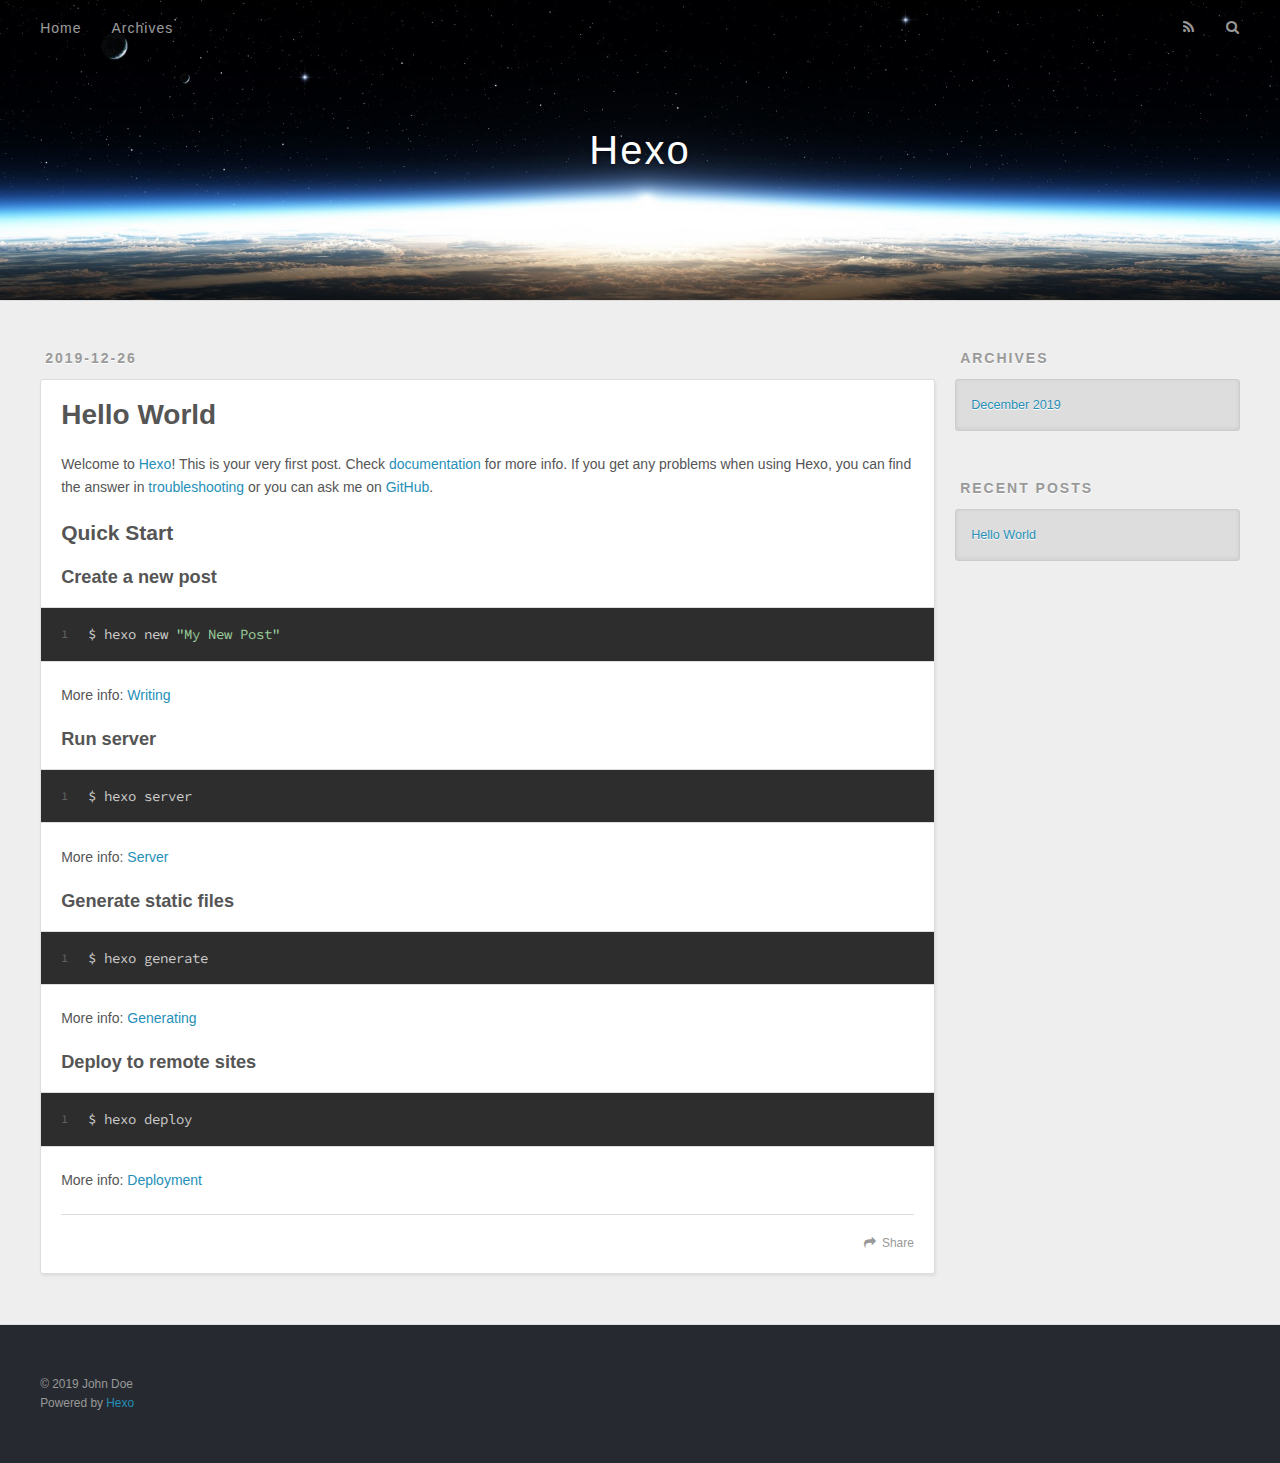
==== index.html @ 0f823b38 "Site updated: 2019-12-27 12:57:34" ====
<!DOCTYPE html>
<html>
<head>
  <meta charset="utf-8">
  

  
  <title>Hexo</title>
  <meta name="viewport" content="width=device-width, initial-scale=1, maximum-scale=1">
  <meta property="og:type" content="website">
<meta property="og:title" content="Hexo">
<meta property="og:url" content="http://yoursite.com/index.html">
<meta property="og:site_name" content="Hexo">
<meta property="og:locale" content="en_US">
<meta property="article:author" content="John Doe">
<meta name="twitter:card" content="summary">
  
    <link rel="alternate" href="/atom.xml" title="Hexo" type="application/atom+xml">
  
  
    <link rel="icon" href="/favicon.png">
  
  
    <link href="//fonts.googleapis.com/css?family=Source+Code+Pro" rel="stylesheet" type="text/css">
  
  
<link rel="stylesheet" href="/css/style.css">

<meta name="generator" content="Hexo 4.2.0"></head>

<body>
  <div id="container">
    <div id="wrap">
      <header id="header">
  <div id="banner"></div>
  <div id="header-outer" class="outer">
    <div id="header-title" class="inner">
      <h1 id="logo-wrap">
        <a href="/" id="logo">Hexo</a>
      </h1>
      
    </div>
    <div id="header-inner" class="inner">
      <nav id="main-nav">
        <a id="main-nav-toggle" class="nav-icon"></a>
        
          <a class="main-nav-link" href="/">Home</a>
        
          <a class="main-nav-link" href="/archives">Archives</a>
        
      </nav>
      <nav id="sub-nav">
        
          <a id="nav-rss-link" class="nav-icon" href="/atom.xml" title="RSS Feed"></a>
        
        <a id="nav-search-btn" class="nav-icon" title="Search"></a>
      </nav>
      <div id="search-form-wrap">
        <form action="//google.com/search" method="get" accept-charset="UTF-8" class="search-form"><input type="search" name="q" class="search-form-input" placeholder="Search"><button type="submit" class="search-form-submit">&#xF002;</button><input type="hidden" name="sitesearch" value="http://yoursite.com"></form>
      </div>
    </div>
  </div>
</header>
      <div class="outer">
        <section id="main">
  
    <article id="post-hello-world" class="article article-type-post" itemscope itemprop="blogPost">
  <div class="article-meta">
    <a href="/2019/12/26/hello-world/" class="article-date">
  <time datetime="2019-12-26T11:13:41.111Z" itemprop="datePublished">2019-12-26</time>
</a>
    
  </div>
  <div class="article-inner">
    
    
      <header class="article-header">
        
  
    <h1 itemprop="name">
      <a class="article-title" href="/2019/12/26/hello-world/">Hello World</a>
    </h1>
  

      </header>
    
    <div class="article-entry" itemprop="articleBody">
      
        <p>Welcome to <a href="https://hexo.io/" target="_blank" rel="noopener">Hexo</a>! This is your very first post. Check <a href="https://hexo.io/docs/" target="_blank" rel="noopener">documentation</a> for more info. If you get any problems when using Hexo, you can find the answer in <a href="https://hexo.io/docs/troubleshooting.html" target="_blank" rel="noopener">troubleshooting</a> or you can ask me on <a href="https://github.com/hexojs/hexo/issues" target="_blank" rel="noopener">GitHub</a>.</p>
<h2 id="Quick-Start"><a href="#Quick-Start" class="headerlink" title="Quick Start"></a>Quick Start</h2><h3 id="Create-a-new-post"><a href="#Create-a-new-post" class="headerlink" title="Create a new post"></a>Create a new post</h3><figure class="highlight bash"><table><tr><td class="gutter"><pre><span class="line">1</span><br></pre></td><td class="code"><pre><span class="line">$ hexo new <span class="string">"My New Post"</span></span><br></pre></td></tr></table></figure>

<p>More info: <a href="https://hexo.io/docs/writing.html" target="_blank" rel="noopener">Writing</a></p>
<h3 id="Run-server"><a href="#Run-server" class="headerlink" title="Run server"></a>Run server</h3><figure class="highlight bash"><table><tr><td class="gutter"><pre><span class="line">1</span><br></pre></td><td class="code"><pre><span class="line">$ hexo server</span><br></pre></td></tr></table></figure>

<p>More info: <a href="https://hexo.io/docs/server.html" target="_blank" rel="noopener">Server</a></p>
<h3 id="Generate-static-files"><a href="#Generate-static-files" class="headerlink" title="Generate static files"></a>Generate static files</h3><figure class="highlight bash"><table><tr><td class="gutter"><pre><span class="line">1</span><br></pre></td><td class="code"><pre><span class="line">$ hexo generate</span><br></pre></td></tr></table></figure>

<p>More info: <a href="https://hexo.io/docs/generating.html" target="_blank" rel="noopener">Generating</a></p>
<h3 id="Deploy-to-remote-sites"><a href="#Deploy-to-remote-sites" class="headerlink" title="Deploy to remote sites"></a>Deploy to remote sites</h3><figure class="highlight bash"><table><tr><td class="gutter"><pre><span class="line">1</span><br></pre></td><td class="code"><pre><span class="line">$ hexo deploy</span><br></pre></td></tr></table></figure>

<p>More info: <a href="https://hexo.io/docs/one-command-deployment.html" target="_blank" rel="noopener">Deployment</a></p>

      
    </div>
    <footer class="article-footer">
      <a data-url="http://yoursite.com/2019/12/26/hello-world/" data-id="ck4nloiz80000icqb05byaty8" class="article-share-link">Share</a>
      
      
    </footer>
  </div>
  
</article>


  


</section>
        
          <aside id="sidebar">
  
    

  
    

  
    
  
    
  <div class="widget-wrap">
    <h3 class="widget-title">Archives</h3>
    <div class="widget">
      <ul class="archive-list"><li class="archive-list-item"><a class="archive-list-link" href="/archives/2019/12/">December 2019</a></li></ul>
    </div>
  </div>


  
    
  <div class="widget-wrap">
    <h3 class="widget-title">Recent Posts</h3>
    <div class="widget">
      <ul>
        
          <li>
            <a href="/2019/12/26/hello-world/">Hello World</a>
          </li>
        
      </ul>
    </div>
  </div>

  
</aside>
        
      </div>
      <footer id="footer">
  
  <div class="outer">
    <div id="footer-info" class="inner">
      &copy; 2019 John Doe<br>
      Powered by <a href="http://hexo.io/" target="_blank">Hexo</a>
    </div>
  </div>
</footer>
    </div>
    <nav id="mobile-nav">
  
    <a href="/" class="mobile-nav-link">Home</a>
  
    <a href="/archives" class="mobile-nav-link">Archives</a>
  
</nav>
    

<script src="//ajax.googleapis.com/ajax/libs/jquery/2.0.3/jquery.min.js"></script>


  
<link rel="stylesheet" href="/fancybox/jquery.fancybox.css">

  
<script src="/fancybox/jquery.fancybox.pack.js"></script>




<script src="/js/script.js"></script>




  </div>
</body>
</html>
---- css/style.css ----
body {
  width: 100%;
}
body:before,
body:after {
  content: "";
  display: table;
}
body:after {
  clear: both;
}
html,
body,
div,
span,
applet,
object,
iframe,
h1,
h2,
h3,
h4,
h5,
h6,
p,
blockquote,
pre,
a,
abbr,
acronym,
address,
big,
cite,
code,
del,
dfn,
em,
img,
ins,
kbd,
q,
s,
samp,
small,
strike,
strong,
sub,
sup,
tt,
var,
dl,
dt,
dd,
ol,
ul,
li,
fieldset,
form,
label,
legend,
table,
caption,
tbody,
tfoot,
thead,
tr,
th,
td {
  margin: 0;
  padding: 0;
  border: 0;
  outline: 0;
  font-weight: inherit;
  font-style: inherit;
  font-family: inherit;
  font-size: 100%;
  vertical-align: baseline;
}
body {
  line-height: 1;
  color: #000;
  background: #fff;
}
ol,
ul {
  list-style: none;
}
table {
  border-collapse: separate;
  border-spacing: 0;
  vertical-align: middle;
}
caption,
th,
td {
  text-align: left;
  font-weight: normal;
  vertical-align: middle;
}
a img {
  border: none;
}
input,
button {
  margin: 0;
  padding: 0;
}
input::-moz-focus-inner,
button::-moz-focus-inner {
  border: 0;
  padding: 0;
}
@font-face {
  font-family: FontAwesome;
  font-style: normal;
  font-weight: normal;
  src: url("fonts/fontawesome-webfont.eot?v=#4.0.3");
  src: url("fonts/fontawesome-webfont.eot?#iefix&v=#4.0.3") format("embedded-opentype"), url("fonts/fontawesome-webfont.woff?v=#4.0.3") format("woff"), url("fonts/fontawesome-webfont.ttf?v=#4.0.3") format("truetype"), url("fonts/fontawesome-webfont.svg#fontawesomeregular?v=#4.0.3") format("svg");
}
html,
body,
#container {
  height: 100%;
}
body {
  background: #eee;
  font: 14px -apple-system, BlinkMacSystemFont, "Segoe UI", "Roboto", "Oxygen", "Ubuntu", "Cantarell", "Fira Sans", "Droid Sans", "Helvetica Neue", sans-serif;
  -webkit-text-size-adjust: 100%;
}
.outer {
  max-width: 1220px;
  margin: 0 auto;
  padding: 0 20px;
}
.outer:before,
.outer:after {
  content: "";
  display: table;
}
.outer:after {
  clear: both;
}
.inner {
  display: inline;
  float: left;
  width: 98.33333333333333%;
  margin: 0 0.833333333333333%;
}
.left,
.alignleft {
  float: left;
}
.right,
.alignright {
  float: right;
}
.clear {
  clear: both;
}
#container {
  position: relative;
}
.mobile-nav-on {
  overflow: hidden;
}
#wrap {
  height: 100%;
  width: 100%;
  position: absolute;
  top: 0;
  left: 0;
  -webkit-transition: 0.2s ease-out;
  -moz-transition: 0.2s ease-out;
  -ms-transition: 0.2s ease-out;
  transition: 0.2s ease-out;
  z-index: 1;
  background: #eee;
}
.mobile-nav-on #wrap {
  left: 280px;
}
@media screen and (min-width: 768px) {
  #main {
    display: inline;
    float: left;
    width: 73.33333333333333%;
    margin: 0 0.833333333333333%;
  }
}
.article-date,
.article-category-link,
.archive-year,
.widget-title {
  text-decoration: none;
  text-transform: uppercase;
  letter-spacing: 2px;
  color: #999;
  margin-bottom: 1em;
  margin-left: 5px;
  line-height: 1em;
  text-shadow: 0 1px #fff;
  font-weight: bold;
}
.article-inner,
.archive-article-inner {
  background: #fff;
  -webkit-box-shadow: 1px 2px 3px #ddd;
  box-shadow: 1px 2px 3px #ddd;
  border: 1px solid #ddd;
  border-radius: 3px;
}
.article-entry h1,
.widget h1 {
  font-size: 2em;
}
.article-entry h2,
.widget h2 {
  font-size: 1.5em;
}
.article-entry h3,
.widget h3 {
  font-size: 1.3em;
}
.article-entry h4,
.widget h4 {
  font-size: 1.2em;
}
.article-entry h5,
.widget h5 {
  font-size: 1em;
}
.article-entry h6,
.widget h6 {
  font-size: 1em;
  color: #999;
}
.article-entry hr,
.widget hr {
  border: 1px dashed #ddd;
}
.article-entry strong,
.widget strong {
  font-weight: bold;
}
.article-entry em,
.widget em,
.article-entry cite,
.widget cite {
  font-style: italic;
}
.article-entry sup,
.widget sup,
.article-entry sub,
.widget sub {
  font-size: 0.75em;
  line-height: 0;
  position: relative;
  vertical-align: baseline;
}
.article-entry sup,
.widget sup {
  top: -0.5em;
}
.article-entry sub,
.widget sub {
  bottom: -0.2em;
}
.article-entry small,
.widget small {
  font-size: 0.85em;
}
.article-entry acronym,
.widget acronym,
.article-entry abbr,
.widget abbr {
  border-bottom: 1px dotted;
}
.article-entry ul,
.widget ul,
.article-entry ol,
.widget ol,
.article-entry dl,
.widget dl {
  margin: 0 20px;
  line-height: 1.6em;
}
.article-entry ul ul,
.widget ul ul,
.article-entry ol ul,
.widget ol ul,
.article-entry ul ol,
.widget ul ol,
.article-entry ol ol,
.widget ol ol {
  margin-top: 0;
  margin-bottom: 0;
}
.article-entry ul,
.widget ul {
  list-style: disc;
}
.article-entry ol,
.widget ol {
  list-style: decimal;
}
.article-entry dt,
.widget dt {
  font-weight: bold;
}
#header {
  height: 300px;
  position: relative;
  border-bottom: 1px solid #ddd;
}
#header:before,
#header:after {
  content: "";
  position: absolute;
  left: 0;
  right: 0;
  height: 40px;
}
#header:before {
  top: 0;
  background: -webkit-linear-gradient(rgba(0,0,0,0.2), transparent);
  background: -moz-linear-gradient(rgba(0,0,0,0.2), transparent);
  background: -ms-linear-gradient(rgba(0,0,0,0.2), transparent);
  background: linear-gradient(rgba(0,0,0,0.2), transparent);
}
#header:after {
  bottom: 0;
  background: -webkit-linear-gradient(transparent, rgba(0,0,0,0.2));
  background: -moz-linear-gradient(transparent, rgba(0,0,0,0.2));
  background: -ms-linear-gradient(transparent, rgba(0,0,0,0.2));
  background: linear-gradient(transparent, rgba(0,0,0,0.2));
}
#header-outer {
  height: 100%;
  position: relative;
}
#header-inner {
  position: relative;
  overflow: hidden;
}
#banner {
  position: absolute;
  top: 0;
  left: 0;
  width: 100%;
  height: 100%;
  background: url("images/banner.jpg") center #000;
  -webkit-background-size: cover;
  -moz-background-size: cover;
  background-size: cover;
  z-index: -1;
}
#header-title {
  text-align: center;
  height: 40px;
  position: absolute;
  top: 50%;
  left: 0;
  margin-top: -20px;
}
#logo,
#subtitle {
  text-decoration: none;
  color: #fff;
  font-weight: 300;
  text-shadow: 0 1px 4px rgba(0,0,0,0.3);
}
#logo {
  font-size: 40px;
  line-height: 40px;
  letter-spacing: 2px;
}
#subtitle {
  font-size: 16px;
  line-height: 16px;
  letter-spacing: 1px;
}
#subtitle-wrap {
  margin-top: 16px;
}
#main-nav {
  float: left;
  margin-left: -15px;
}
.nav-icon,
.main-nav-link {
  float: left;
  color: #fff;
  opacity: 0.6;
  text-decoration: none;
  text-shadow: 0 1px rgba(0,0,0,0.2);
  -webkit-transition: opacity 0.2s;
  -moz-transition: opacity 0.2s;
  -ms-transition: opacity 0.2s;
  transition: opacity 0.2s;
  display: block;
  padding: 20px 15px;
}
.nav-icon:hover,
.main-nav-link:hover {
  opacity: 1;
}
.nav-icon {
  font-family: FontAwesome;
  text-align: center;
  font-size: 14px;
  width: 14px;
  height: 14px;
  padding: 20px 15px;
  position: relative;
  cursor: pointer;
}
.main-nav-link {
  font-weight: 300;
  letter-spacing: 1px;
}
@media screen and (max-width: 479px) {
  .main-nav-link {
    display: none;
  }
}
#main-nav-toggle {
  display: none;
}
#main-nav-toggle:before {
  content: "\f0c9";
}
@media screen and (max-width: 479px) {
  #main-nav-toggle {
    display: block;
  }
}
#sub-nav {
  float: right;
  margin-right: -15px;
}
#nav-rss-link:before {
  content: "\f09e";
}
#nav-search-btn:before {
  content: "\f002";
}
#search-form-wrap {
  position: absolute;
  top: 15px;
  width: 150px;
  height: 30px;
  right: -150px;
  opacity: 0;
  -webkit-transition: 0.2s ease-out;
  -moz-transition: 0.2s ease-out;
  -ms-transition: 0.2s ease-out;
  transition: 0.2s ease-out;
}
#search-form-wrap.on {
  opacity: 1;
  right: 0;
}
@media screen and (max-width: 479px) {
  #search-form-wrap {
    width: 100%;
    right: -100%;
  }
}
.search-form {
  position: absolute;
  top: 0;
  left: 0;
  right: 0;
  background: #fff;
  padding: 5px 15px;
  border-radius: 15px;
  -webkit-box-shadow: 0 0 10px rgba(0,0,0,0.3);
  box-shadow: 0 0 10px rgba(0,0,0,0.3);
}
.search-form-input {
  border: none;
  background: none;
  color: #555;
  width: 100%;
  font: 13px -apple-system, BlinkMacSystemFont, "Segoe UI", "Roboto", "Oxygen", "Ubuntu", "Cantarell", "Fira Sans", "Droid Sans", "Helvetica Neue", sans-serif;
  outline: none;
}
.search-form-input::-webkit-search-results-decoration,
.search-form-input::-webkit-search-cancel-button {
  -webkit-appearance: none;
}
.search-form-submit {
  position: absolute;
  top: 50%;
  right: 10px;
  margin-top: -7px;
  font: 13px FontAwesome;
  border: none;
  background: none;
  color: #bbb;
  cursor: pointer;
}
.search-form-submit:hover,
.search-form-submit:focus {
  color: #777;
}
.article {
  margin: 50px 0;
}
.article-inner {
  overflow: hidden;
}
.article-meta:before,
.article-meta:after {
  content: "";
  display: table;
}
.article-meta:after {
  clear: both;
}
.article-date {
  float: left;
}
.article-category {
  float: left;
  line-height: 1em;
  color: #ccc;
  text-shadow: 0 1px #fff;
  margin-left: 8px;
}
.article-category:before {
  content: "\2022";
}
.article-category-link {
  margin: 0 12px 1em;
}
.article-header {
  padding: 20px 20px 0;
}
.article-title {
  text-decoration: none;
  font-size: 2em;
  font-weight: bold;
  color: #555;
  line-height: 1.1em;
  -webkit-transition: color 0.2s;
  -moz-transition: color 0.2s;
  -ms-transition: color 0.2s;
  transition: color 0.2s;
}
a.article-title:hover {
  color: #258fb8;
}
.article-entry {
  color: #555;
  padding: 0 20px;
}
.article-entry:before,
.article-entry:after {
  content: "";
  display: table;
}
.article-entry:after {
  clear: both;
}
.article-entry p,
.article-entry table {
  line-height: 1.6em;
  margin: 1.6em 0;
}
.article-entry h1,
.article-entry h2,
.article-entry h3,
.article-entry h4,
.article-entry h5,
.article-entry h6 {
  font-weight: bold;
}
.article-entry h1,
.article-entry h2,
.article-entry h3,
.article-entry h4,
.article-entry h5,
.article-entry h6 {
  line-height: 1.1em;
  margin: 1.1em 0;
}
.article-entry a {
  color: #258fb8;
  text-decoration: none;
}
.article-entry a:hover {
  text-decoration: underline;
}
.article-entry ul,
.article-entry ol,
.article-entry dl {
  margin-top: 1.6em;
  margin-bottom: 1.6em;
}
.article-entry img,
.article-entry video {
  max-width: 100%;
  height: auto;
  display: block;
  margin: auto;
}
.article-entry iframe {
  border: none;
}
.article-entry table {
  width: 100%;
  border-collapse: collapse;
  border-spacing: 0;
}
.article-entry th {
  font-weight: bold;
  border-bottom: 3px solid #ddd;
  padding-bottom: 0.5em;
}
.article-entry td {
  border-bottom: 1px solid #ddd;
  padding: 10px 0;
}
.article-entry blockquote {
  font-family: Georgia, "Times New Roman", serif;
  font-size: 1.4em;
  margin: 1.6em 20px;
  text-align: center;
}
.article-entry blockquote footer {
  font-size: 14px;
  margin: 1.6em 0;
  font-family: -apple-system, BlinkMacSystemFont, "Segoe UI", "Roboto", "Oxygen", "Ubuntu", "Cantarell", "Fira Sans", "Droid Sans", "Helvetica Neue", sans-serif;
}
.article-entry blockquote footer cite:before {
  content: "—";
  padding: 0 0.5em;
}
.article-entry .pullquote {
  text-align: left;
  width: 45%;
  margin: 0;
}
.article-entry .pullquote.left {
  margin-left: 0.5em;
  margin-right: 1em;
}
.article-entry .pullquote.right {
  margin-right: 0.5em;
  margin-left: 1em;
}
.article-entry .caption {
  color: #999;
  display: block;
  font-size: 0.9em;
  margin-top: 0.5em;
  position: relative;
  text-align: center;
}
.article-entry .video-container {
  position: relative;
  padding-top: 56.25%;
  height: 0;
  overflow: hidden;
}
.article-entry .video-container iframe,
.article-entry .video-container object,
.article-entry .video-container embed {
  position: absolute;
  top: 0;
  left: 0;
  width: 100%;
  height: 100%;
  margin-top: 0;
}
.article-more-link a {
  display: inline-block;
  line-height: 1em;
  padding: 6px 15px;
  border-radius: 15px;
  background: #eee;
  color: #999;
  text-shadow: 0 1px #fff;
  text-decoration: none;
}
.article-more-link a:hover {
  background: #258fb8;
  color: #fff;
  text-decoration: none;
  text-shadow: 0 1px #1e7293;
}
.article-footer {
  font-size: 0.85em;
  line-height: 1.6em;
  border-top: 1px solid #ddd;
  padding-top: 1.6em;
  margin: 0 20px 20px;
}
.article-footer:before,
.article-footer:after {
  content: "";
  display: table;
}
.article-footer:after {
  clear: both;
}
.article-footer a {
  color: #999;
  text-decoration: none;
}
.article-footer a:hover {
  color: #555;
}
.article-tag-list-item {
  float: left;
  margin-right: 10px;
}
.article-tag-list-link:before {
  content: "#";
}
.article-comment-link {
  float: right;
}
.article-comment-link:before {
  content: "\f075";
  font-family: FontAwesome;
  padding-right: 8px;
}
.article-share-link {
  cursor: pointer;
  float: right;
  margin-left: 20px;
}
.article-share-link:before {
  content: "\f064";
  font-family: FontAwesome;
  padding-right: 6px;
}
#article-nav {
  position: relative;
}
#article-nav:before,
#article-nav:after {
  content: "";
  display: table;
}
#article-nav:after {
  clear: both;
}
@media screen and (min-width: 768px) {
  #article-nav {
    margin: 50px 0;
  }
  #article-nav:before {
    width: 8px;
    height: 8px;
    position: absolute;
    top: 50%;
    left: 50%;
    margin-top: -4px;
    margin-left: -4px;
    content: "";
    border-radius: 50%;
    background: #ddd;
    -webkit-box-shadow: 0 1px 2px #fff;
    box-shadow: 0 1px 2px #fff;
  }
}
.article-nav-link-wrap {
  text-decoration: none;
  text-shadow: 0 1px #fff;
  color: #999;
  -webkit-box-sizing: border-box;
  -moz-box-sizing: border-box;
  box-sizing: border-box;
  margin-top: 50px;
  text-align: center;
  display: block;
}
.article-nav-link-wrap:hover {
  color: #555;
}
@media screen and (min-width: 768px) {
  .article-nav-link-wrap {
    width: 50%;
    margin-top: 0;
  }
}
@media screen and (min-width: 768px) {
  #article-nav-newer {
    float: left;
    text-align: right;
    padding-right: 20px;
  }
}
@media screen and (min-width: 768px) {
  #article-nav-older {
    float: right;
    text-align: left;
    padding-left: 20px;
  }
}
.article-nav-caption {
  text-transform: uppercase;
  letter-spacing: 2px;
  color: #ddd;
  line-height: 1em;
  font-weight: bold;
}
#article-nav-newer .article-nav-caption {
  margin-right: -2px;
}
.article-nav-title {
  font-size: 0.85em;
  line-height: 1.6em;
  margin-top: 0.5em;
}
.article-share-box {
  position: absolute;
  display: none;
  background: #fff;
  -webkit-box-shadow: 1px 2px 10px rgba(0,0,0,0.2);
  box-shadow: 1px 2px 10px rgba(0,0,0,0.2);
  border-radius: 3px;
  margin-left: -145px;
  overflow: hidden;
  z-index: 1;
}
.article-share-box.on {
  display: block;
}
.article-share-input {
  width: 100%;
  background: none;
  -webkit-box-sizing: border-box;
  -moz-box-sizing: border-box;
  box-sizing: border-box;
  font: 14px -apple-system, BlinkMacSystemFont, "Segoe UI", "Roboto", "Oxygen", "Ubuntu", "Cantarell", "Fira Sans", "Droid Sans", "Helvetica Neue", sans-serif;
  padding: 0 15px;
  color: #555;
  outline: none;
  border: 1px solid #ddd;
  border-radius: 3px 3px 0 0;
  height: 36px;
  line-height: 36px;
}
.article-share-links {
  background: #eee;
}
.article-share-links:before,
.article-share-links:after {
  content: "";
  display: table;
}
.article-share-links:after {
  clear: both;
}
.article-share-twitter,
.article-share-facebook,
.article-share-pinterest,
.article-share-google {
  width: 50px;
  height: 36px;
  display: block;
  float: left;
  position: relative;
  color: #999;
  text-shadow: 0 1px #fff;
}
.article-share-twitter:before,
.article-share-facebook:before,
.article-share-pinterest:before,
.article-share-google:before {
  font-size: 20px;
  font-family: FontAwesome;
  width: 20px;
  height: 20px;
  position: absolute;
  top: 50%;
  left: 50%;
  margin-top: -10px;
  margin-left: -10px;
  text-align: center;
}
.article-share-twitter:hover,
.article-share-facebook:hover,
.article-share-pinterest:hover,
.article-share-google:hover {
  color: #fff;
}
.article-share-twitter:before {
  content: "\f099";
}
.article-share-twitter:hover {
  background: #00aced;
  text-shadow: 0 1px #008abe;
}
.article-share-facebook:before {
  content: "\f09a";
}
.article-share-facebook:hover {
  background: #3b5998;
  text-shadow: 0 1px #2f477a;
}
.article-share-pinterest:before {
  content: "\f0d2";
}
.article-share-pinterest:hover {
  background: #cb2027;
  text-shadow: 0 1px #a21a1f;
}
.article-share-google:before {
  content: "\f0d5";
}
.article-share-google:hover {
  background: #dd4b39;
  text-shadow: 0 1px #be3221;
}
.article-gallery {
  background: #000;
  position: relative;
}
.article-gallery-photos {
  position: relative;
  overflow: hidden;
}
.article-gallery-img {
  display: none;
  max-width: 100%;
}
.article-gallery-img:first-child {
  display: block;
}
.article-gallery-img.loaded {
  position: absolute;
  display: block;
}
.article-gallery-img img {
  display: block;
  max-width: 100%;
  margin: 0 auto;
}
#comments {
  background: #fff;
  -webkit-box-shadow: 1px 2px 3px #ddd;
  box-shadow: 1px 2px 3px #ddd;
  padding: 20px;
  border: 1px solid #ddd;
  border-radius: 3px;
  margin: 50px 0;
}
#comments a {
  color: #258fb8;
}
.archives-wrap {
  margin: 50px 0;
}
.archives:before,
.archives:after {
  content: "";
  display: table;
}
.archives:after {
  clear: both;
}
.archive-year-wrap {
  margin-bottom: 1em;
}
.archives {
  -webkit-column-gap: 10px;
  -moz-column-gap: 10px;
  column-gap: 10px;
}
@media screen and (min-width: 480px) and (max-width: 767px) {
  .archives {
    -webkit-column-count: 2;
    -moz-column-count: 2;
    column-count: 2;
  }
}
@media screen and (min-width: 768px) {
  .archives {
    -webkit-column-count: 3;
    -moz-column-count: 3;
    column-count: 3;
  }
}
.archive-article {
  -webkit-column-break-inside: avoid;
  page-break-inside: avoid;
  overflow: hidden;
  break-inside: avoid-column;
}
.archive-article-inner {
  padding: 10px;
  margin-bottom: 15px;
}
.archive-article-title {
  text-decoration: none;
  font-weight: bold;
  color: #555;
  -webkit-transition: color 0.2s;
  -moz-transition: color 0.2s;
  -ms-transition: color 0.2s;
  transition: color 0.2s;
  line-height: 1.6em;
}
.archive-article-title:hover {
  color: #258fb8;
}
.archive-article-footer {
  margin-top: 1em;
}
.archive-article-date {
  color: #999;
  text-decoration: none;
  font-size: 0.85em;
  line-height: 1em;
  margin-bottom: 0.5em;
  display: block;
}
#page-nav {
  margin: 50px auto;
  background: #fff;
  -webkit-box-shadow: 1px 2px 3px #ddd;
  box-shadow: 1px 2px 3px #ddd;
  border: 1px solid #ddd;
  border-radius: 3px;
  text-align: center;
  color: #999;
  overflow: hidden;
}
#page-nav:before,
#page-nav:after {
  content: "";
  display: table;
}
#page-nav:after {
  clear: both;
}
#page-nav a,
#page-nav span {
  padding: 10px 20px;
  line-height: 1;
  height: 2ex;
}
#page-nav a {
  color: #999;
  text-decoration: none;
}
#page-nav a:hover {
  background: #999;
  color: #fff;
}
#page-nav .prev {
  float: left;
}
#page-nav .next {
  float: right;
}
#page-nav .page-number {
  display: inline-block;
}
@media screen and (max-width: 479px) {
  #page-nav .page-number {
    display: none;
  }
}
#page-nav .current {
  color: #555;
  font-weight: bold;
}
#page-nav .space {
  color: #ddd;
}
#footer {
  background: #262a30;
  padding: 50px 0;
  border-top: 1px solid #ddd;
  color: #999;
}
#footer a {
  color: #258fb8;
  text-decoration: none;
}
#footer a:hover {
  text-decoration: underline;
}
#footer-info {
  line-height: 1.6em;
  font-size: 0.85em;
}
.article-entry pre,
.article-entry .highlight {
  background: #2d2d2d;
  margin: 0 -20px;
  padding: 15px 20px;
  border-style: solid;
  border-color: #ddd;
  border-width: 1px 0;
  overflow: auto;
  color: #ccc;
  line-height: 22.400000000000002px;
}
.article-entry .highlight .gutter pre,
.article-entry .gist .gist-file .gist-data .line-numbers {
  color: #666;
  font-size: 0.85em;
}
.article-entry pre,
.article-entry code {
  font-family: "Source Code Pro", Consolas, Monaco, Menlo, Consolas, monospace;
}
.article-entry code {
  background: #eee;
  text-shadow: 0 1px #fff;
  padding: 0 0.3em;
}
.article-entry pre code {
  background: none;
  text-shadow: none;
  padding: 0;
}
.article-entry .highlight pre {
  border: none;
  margin: 0;
  padding: 0;
}
.article-entry .highlight table {
  margin: 0;
  width: auto;
}
.article-entry .highlight td {
  border: none;
  padding: 0;
}
.article-entry .highlight figcaption {
  font-size: 0.85em;
  color: #999;
  line-height: 1em;
  margin-bottom: 1em;
}
.article-entry .highlight figcaption:before,
.article-entry .highlight figcaption:after {
  content: "";
  display: table;
}
.article-entry .highlight figcaption:after {
  clear: both;
}
.article-entry .highlight figcaption a {
  float: right;
}
.article-entry .highlight .gutter pre {
  text-align: right;
  padding-right: 20px;
}
.article-entry .highlight .line {
  height: 22.400000000000002px;
}
.article-entry .highlight .line.marked {
  background: #515151;
}
.article-entry .gist {
  margin: 0 -20px;
  border-style: solid;
  border-color: #ddd;
  border-width: 1px 0;
  background: #2d2d2d;
  padding: 15px 20px 15px 0;
}
.article-entry .gist .gist-file {
  border: none;
  font-family: "Source Code Pro", Consolas, Monaco, Menlo, Consolas, monospace;
  margin: 0;
}
.article-entry .gist .gist-file .gist-data {
  background: none;
  border: none;
}
.article-entry .gist .gist-file .gist-data .line-numbers {
  background: none;
  border: none;
  padding: 0 20px 0 0;
}
.article-entry .gist .gist-file .gist-data .line-data {
  padding: 0 !important;
}
.article-entry .gist .gist-file .highlight {
  margin: 0;
  padding: 0;
  border: none;
}
.article-entry .gist .gist-file .gist-meta {
  background: #2d2d2d;
  color: #999;
  font: 0.85em -apple-system, BlinkMacSystemFont, "Segoe UI", "Roboto", "Oxygen", "Ubuntu", "Cantarell", "Fira Sans", "Droid Sans", "Helvetica Neue", sans-serif;
  text-shadow: 0 0;
  padding: 0;
  margin-top: 1em;
  margin-left: 20px;
}
.article-entry .gist .gist-file .gist-meta a {
  color: #258fb8;
  font-weight: normal;
}
.article-entry .gist .gist-file .gist-meta a:hover {
  text-decoration: underline;
}
pre .comment,
pre .title {
  color: #999;
}
pre .variable,
pre .attribute,
pre .tag,
pre .regexp,
pre .ruby .constant,
pre .xml .tag .title,
pre .xml .pi,
pre .xml .doctype,
pre .html .doctype,
pre .css .id,
pre .css .class,
pre .css .pseudo {
  color: #f2777a;
}
pre .number,
pre .preprocessor,
pre .built_in,
pre .literal,
pre .params,
pre .constant {
  color: #f99157;
}
pre .class,
pre .ruby .class .title,
pre .css .rules .attribute {
  color: #9c9;
}
pre .string,
pre .value,
pre .inheritance,
pre .header,
pre .ruby .symbol,
pre .xml .cdata {
  color: #9c9;
}
pre .css .hexcolor {
  color: #6cc;
}
pre .function,
pre .python .decorator,
pre .python .title,
pre .ruby .function .title,
pre .ruby .title .keyword,
pre .perl .sub,
pre .javascript .title,
pre .coffeescript .title {
  color: #69c;
}
pre .keyword,
pre .javascript .function {
  color: #c9c;
}
@media screen and (max-width: 479px) {
  #mobile-nav {
    position: absolute;
    top: 0;
    left: 0;
    width: 280px;
    height: 100%;
    background: #191919;
    border-right: 1px solid #fff;
  }
}
@media screen and (max-width: 479px) {
  .mobile-nav-link {
    display: block;
    color: #999;
    text-decoration: none;
    padding: 15px 20px;
    font-weight: bold;
  }
  .mobile-nav-link:hover {
    color: #fff;
  }
}
@media screen and (min-width: 768px) {
  #sidebar {
    display: inline;
    float: left;
    width: 23.333333333333332%;
    margin: 0 0.833333333333333%;
  }
}
.widget-wrap {
  margin: 50px 0;
}
.widget {
  color: #777;
  text-shadow: 0 1px #fff;
  background: #ddd;
  -webkit-box-shadow: 0 -1px 4px #ccc inset;
  box-shadow: 0 -1px 4px #ccc inset;
  border: 1px solid #ccc;
  padding: 15px;
  border-radius: 3px;
}
.widget a {
  color: #258fb8;
  text-decoration: none;
}
.widget a:hover {
  text-decoration: underline;
}
.widget ul ul,
.widget ol ul,
.widget dl ul,
.widget ul ol,
.widget ol ol,
.widget dl ol,
.widget ul dl,
.widget ol dl,
.widget dl dl {
  margin-left: 15px;
  list-style: disc;
}
.widget {
  line-height: 1.6em;
  word-wrap: break-word;
  font-size: 0.9em;
}
.widget ul,
.widget ol {
  list-style: none;
  margin: 0;
}
.widget ul ul,
.widget ol ul,
.widget ul ol,
.widget ol ol {
  margin: 0 20px;
}
.widget ul ul,
.widget ol ul {
  list-style: disc;
}
.widget ul ol,
.widget ol ol {
  list-style: decimal;
}
.category-list-count,
.tag-list-count,
.archive-list-count {
  padding-left: 5px;
  color: #999;
  font-size: 0.85em;
}
.category-list-count:before,
.tag-list-count:before,
.archive-list-count:before {
  content: "(";
}
.category-list-count:after,
.tag-list-count:after,
.archive-list-count:after {
  content: ")";
}
.tagcloud a {
  margin-right: 5px;
  display: inline-block;
}
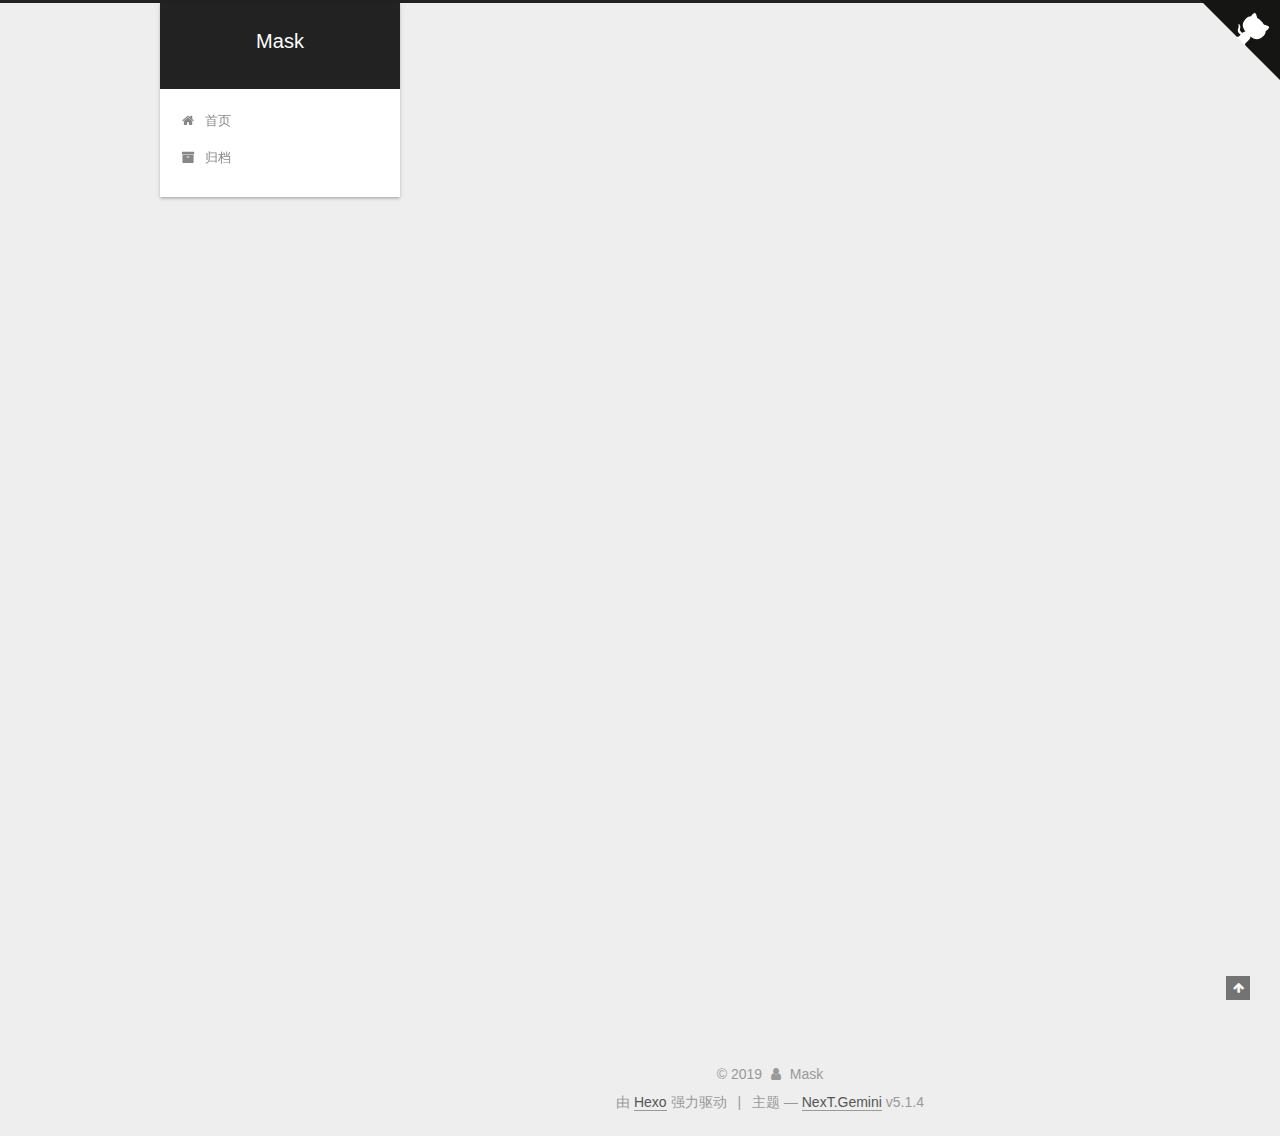
==== commit 6c79036d: "Site updated: 2019-12-27 16:12:19" ====
--- a/index.html
+++ b/index.html
@@ -1,196 +1,628 @@
 <!DOCTYPE html>
-<html>
+
+
+
+  
+
+
+<html class="theme-next gemini use-motion" lang="zh-Hans">
 <head>
-  <meta charset="utf-8">
-  
-
-  
-  <title>Hexo</title>
-  <meta name="viewport" content="width=device-width, initial-scale=1, maximum-scale=1">
-  <meta property="og:type" content="website">
-<meta property="og:title" content="Hexo">
+  <meta charset="UTF-8"/>
+<meta http-equiv="X-UA-Compatible" content="IE=edge" />
+<meta name="viewport" content="width=device-width, initial-scale=1, maximum-scale=1"/>
+<meta name="theme-color" content="#222">
+
+
+
+
+
+
+
+
+
+<meta http-equiv="Cache-Control" content="no-transform" />
+<meta http-equiv="Cache-Control" content="no-siteapp" />
+
+
+
+
+
+
+
+
+
+
+
+
+
+
+
+
+  
+  
+  <link href="/lib/fancybox/source/jquery.fancybox.css?v=2.1.5" rel="stylesheet" type="text/css" />
+
+
+
+
+
+
+
+<link href="/lib/font-awesome/css/font-awesome.min.css?v=4.6.2" rel="stylesheet" type="text/css" />
+
+<link href="/css/main.css?v=5.1.4" rel="stylesheet" type="text/css" />
+
+
+  <link rel="apple-touch-icon" sizes="180x180" href="/images/apple-touch-icon-next.png?v=5.1.4">
+
+
+  <link rel="icon" type="image/png" sizes="32x32" href="/images/favicon-32x32-next.png?v=5.1.4">
+
+
+  <link rel="icon" type="image/png" sizes="16x16" href="/images/favicon-16x16-next.png?v=5.1.4">
+
+
+  <link rel="mask-icon" href="/images/logo.svg?v=5.1.4" color="#222">
+
+
+
+
+
+  <meta name="keywords" content="Hexo, NexT" />
+
+
+
+
+
+
+
+
+
+
+<meta property="og:type" content="website">
+<meta property="og:title" content="Mask">
 <meta property="og:url" content="http://yoursite.com/index.html">
-<meta property="og:site_name" content="Hexo">
-<meta property="og:locale" content="en_US">
-<meta property="article:author" content="John Doe">
+<meta property="og:site_name" content="Mask">
+<meta property="article:author" content="Mask">
 <meta name="twitter:card" content="summary">
-  
-    <link rel="alternate" href="/atom.xml" title="Hexo" type="application/atom+xml">
-  
-  
-    <link rel="icon" href="/favicon.png">
-  
-  
-    <link href="//fonts.googleapis.com/css?family=Source+Code+Pro" rel="stylesheet" type="text/css">
-  
-  
-<link rel="stylesheet" href="/css/style.css">
+
+
+
+<script type="text/javascript" id="hexo.configurations">
+  var NexT = window.NexT || {};
+  var CONFIG = {
+    root: '/',
+    scheme: 'Gemini',
+    version: '5.1.4',
+    sidebar: {"position":"left","display":"post","offset":12,"b2t":false,"scrollpercent":false,"onmobile":false},
+    fancybox: true,
+    tabs: true,
+    motion: {"enable":true,"async":false,"transition":{"post_block":"fadeIn","post_header":"slideDownIn","post_body":"slideDownIn","coll_header":"slideLeftIn","sidebar":"slideUpIn"}},
+    duoshuo: {
+      userId: '0',
+      author: '博主'
+    },
+    algolia: {
+      applicationID: '',
+      apiKey: '',
+      indexName: '',
+      hits: {"per_page":10},
+      labels: {"input_placeholder":"Search for Posts","hits_empty":"We didn't find any results for the search: ${query}","hits_stats":"${hits} results found in ${time} ms"}
+    }
+  };
+</script>
+
+
+
+  <link rel="canonical" href="http://yoursite.com/"/>
+
+
+
+
+
+  <title>Mask</title>
+  
+
+
+
+
+
+
+
 
 <meta name="generator" content="Hexo 4.2.0"></head>
 
-<body>
-  <div id="container">
-    <div id="wrap">
-      <header id="header">
-  <div id="banner"></div>
-  <div id="header-outer" class="outer">
-    <div id="header-title" class="inner">
-      <h1 id="logo-wrap">
-        <a href="/" id="logo">Hexo</a>
-      </h1>
-      
+<body itemscope itemtype="http://schema.org/WebPage" lang="zh-Hans">
+
+  
+  
+    
+  
+
+  <div class="container sidebar-position-left 
+  page-home">
+    <div class="headband"></div>
+    
+    <a href="https://github.com/MaShengKui" target="_blank" rel="noopener" class="github-corner" aria-label="View source on GitHub"><svg width="80" height="80" viewBox="0 0 250 250" style="fill:#151513; color:#fff; position: absolute; top: 0; border: 0; right: 0;" aria-hidden="true"><path d="M0,0 L115,115 L130,115 L142,142 L250,250 L250,0 Z"></path><path d="M128.3,109.0 C113.8,99.7 119.0,89.6 119.0,89.6 C122.0,82.7 120.5,78.6 120.5,78.6 C119.2,72.0 123.4,76.3 123.4,76.3 C127.3,80.9 125.5,87.3 125.5,87.3 C122.9,97.6 130.6,101.9 134.4,103.2" fill="currentColor" style="transform-origin: 130px 106px;" class="octo-arm"></path><path d="M115.0,115.0 C114.9,115.1 118.7,116.5 119.8,115.4 L133.7,101.6 C136.9,99.2 139.9,98.4 142.2,98.6 C133.8,88.0 127.5,74.4 143.8,58.0 C148.5,53.4 154.0,51.2 159.7,51.0 C160.3,49.4 163.2,43.6 171.4,40.1 C171.4,40.1 176.1,42.5 178.8,56.2 C183.1,58.6 187.2,61.8 190.9,65.4 C194.5,69.0 197.7,73.2 200.1,77.6 C213.8,80.2 216.3,84.9 216.3,84.9 C212.7,93.1 206.9,96.0 205.4,96.6 C205.1,102.4 203.0,107.8 198.3,112.5 C181.9,128.9 168.3,122.5 157.7,114.1 C157.9,116.9 156.7,120.9 152.7,124.9 L141.0,136.5 C139.8,137.7 141.6,141.9 141.8,141.8 Z" fill="currentColor" class="octo-body"></path></svg></a><style>.github-corner:hover .octo-arm{animation:octocat-wave 560ms ease-in-out}@keyframes octocat-wave{0%,100%{transform:rotate(0)}20%,60%{transform:rotate(-25deg)}40%,80%{transform:rotate(10deg)}}@media (max-width:500px){.github-corner:hover .octo-arm{animation:none}.github-corner .octo-arm{animation:octocat-wave 560ms ease-in-out}}</style>
+    
+    <header id="header" class="header" itemscope itemtype="http://schema.org/WPHeader">
+      <div class="header-inner"><div class="site-brand-wrapper">
+  <div class="site-meta ">
+    
+
+    <div class="custom-logo-site-title">
+      <a href="/"  class="brand" rel="start">
+        <span class="logo-line-before"><i></i></span>
+        <span class="site-title">Mask</span>
+        <span class="logo-line-after"><i></i></span>
+      </a>
     </div>
-    <div id="header-inner" class="inner">
-      <nav id="main-nav">
-        <a id="main-nav-toggle" class="nav-icon"></a>
-        
-          <a class="main-nav-link" href="/">Home</a>
-        
-          <a class="main-nav-link" href="/archives">Archives</a>
-        
-      </nav>
-      <nav id="sub-nav">
-        
-          <a id="nav-rss-link" class="nav-icon" href="/atom.xml" title="RSS Feed"></a>
-        
-        <a id="nav-search-btn" class="nav-icon" title="Search"></a>
-      </nav>
-      <div id="search-form-wrap">
-        <form action="//google.com/search" method="get" accept-charset="UTF-8" class="search-form"><input type="search" name="q" class="search-form-input" placeholder="Search"><button type="submit" class="search-form-submit">&#xF002;</button><input type="hidden" name="sitesearch" value="http://yoursite.com"></form>
-      </div>
+      
+        <p class="site-subtitle"></p>
+      
+  </div>
+
+  <div class="site-nav-toggle">
+    <button>
+      <span class="btn-bar"></span>
+      <span class="btn-bar"></span>
+      <span class="btn-bar"></span>
+    </button>
+  </div>
+</div>
+
+<nav class="site-nav">
+  
+
+  
+    <ul id="menu" class="menu">
+      
+        
+        <li class="menu-item menu-item-home">
+          <a href="/%20" rel="section">
+            
+              <i class="menu-item-icon fa fa-fw fa-home"></i> <br />
+            
+            首页
+          </a>
+        </li>
+      
+        
+        <li class="menu-item menu-item-archives">
+          <a href="/archives/%20" rel="section">
+            
+              <i class="menu-item-icon fa fa-fw fa-archive"></i> <br />
+            
+            归档
+          </a>
+        </li>
+      
+
+      
+    </ul>
+  
+
+  
+</nav>
+
+
+
+ </div>
+    </header>
+
+    <main id="main" class="main">
+      <div class="main-inner">
+        <div class="content-wrap">
+          <div id="content" class="content">
+            
+  <section id="posts" class="posts-expand">
+    
+      
+
+  
+
+  
+  
+  
+
+  <article class="post post-type-normal" itemscope itemtype="http://schema.org/Article">
+  
+  
+  
+  <div class="post-block">
+    <link itemprop="mainEntityOfPage" href="http://yoursite.com/2019/12/26/hello-world/">
+
+    <span hidden itemprop="author" itemscope itemtype="http://schema.org/Person">
+      <meta itemprop="name" content="Mask">
+      <meta itemprop="description" content="">
+      <meta itemprop="image" content="/images/avatar.gif">
+    </span>
+
+    <span hidden itemprop="publisher" itemscope itemtype="http://schema.org/Organization">
+      <meta itemprop="name" content="Mask">
+    </span>
+
+    
+      <header class="post-header">
+
+        
+        
+          <h1 class="post-title" itemprop="name headline">
+                
+                <a class="post-title-link" href="/2019/12/26/hello-world/" itemprop="url">Hello World</a></h1>
+        
+
+        <div class="post-meta">
+          <span class="post-time">
+            
+              <span class="post-meta-item-icon">
+                <i class="fa fa-calendar-o"></i>
+              </span>
+              
+                <span class="post-meta-item-text">发表于</span>
+              
+              <time title="创建于" itemprop="dateCreated datePublished" datetime="2019-12-26T19:13:41+08:00">
+                2019-12-26
+              </time>
+            
+
+            
+
+            
+          </span>
+
+          
+
+          
+            
+          
+
+          
+          
+
+          
+
+          
+
+          
+
+        </div>
+      </header>
+    
+
+    
+    
+    
+    <div class="post-body" itemprop="articleBody">
+
+      
+      
+
+      
+        
+          
+            <p>Welcome to <a href="https://hexo.io/" target="_blank" rel="noopener">Hexo</a>! This is your very first post. Check <a href="https://hexo.io/docs/" target="_blank" rel="noopener">documentation</a> for more info. If you get any problems when using Hexo, you can find the answer in <a href="https://hexo.io/docs/troubleshooting.html" target="_blank" rel="noopener">troubleshooting</a> or you can ask me on <a href="https://github.com/hexojs/hexo/issues" target="_blank" rel="noopener">GitHub</a>.</p>
+<h2 id="Quick-Start"><a href="#Quick-Start" class="headerlink" title="Quick Start"></a>Quick Start</h2><h3 id="Create-a-new-post"><a href="#Create-a-new-post" class="headerlink" title="Create a new post"></a>Create a new post</h3><figure class="highlight bash"><table><tr><td class="gutter"><pre><span class="line">1</span><br></pre></td><td class="code"><pre><span class="line">$ hexo new <span class="string">"My New Post"</span></span><br></pre></td></tr></table></figure>
+
+<p>More info: <a href="https://hexo.io/docs/writing.html" target="_blank" rel="noopener">Writing</a></p>
+<h3 id="Run-server"><a href="#Run-server" class="headerlink" title="Run server"></a>Run server</h3><figure class="highlight bash"><table><tr><td class="gutter"><pre><span class="line">1</span><br></pre></td><td class="code"><pre><span class="line">$ hexo server</span><br></pre></td></tr></table></figure>
+
+<p>More info: <a href="https://hexo.io/docs/server.html" target="_blank" rel="noopener">Server</a></p>
+<h3 id="Generate-static-files"><a href="#Generate-static-files" class="headerlink" title="Generate static files"></a>Generate static files</h3><figure class="highlight bash"><table><tr><td class="gutter"><pre><span class="line">1</span><br></pre></td><td class="code"><pre><span class="line">$ hexo generate</span><br></pre></td></tr></table></figure>
+
+<p>More info: <a href="https://hexo.io/docs/generating.html" target="_blank" rel="noopener">Generating</a></p>
+<h3 id="Deploy-to-remote-sites"><a href="#Deploy-to-remote-sites" class="headerlink" title="Deploy to remote sites"></a>Deploy to remote sites</h3><figure class="highlight bash"><table><tr><td class="gutter"><pre><span class="line">1</span><br></pre></td><td class="code"><pre><span class="line">$ hexo deploy</span><br></pre></td></tr></table></figure>
+
+<p>More info: <a href="https://hexo.io/docs/one-command-deployment.html" target="_blank" rel="noopener">Deployment</a></p>
+
+          
+        
+      
+    </div>
+    
+    
+    
+
+    
+
+    
+
+    
+
+    <footer class="post-footer">
+      
+
+      
+
+      
+
+      
+      
+        <div class="post-eof"></div>
+      
+    </footer>
+  </div>
+  
+  
+  
+  </article>
+
+
+    
+  </section>
+
+  
+
+
+          </div>
+          
+
+
+          
+
+        </div>
+        
+          
+  
+  <div class="sidebar-toggle">
+    <div class="sidebar-toggle-line-wrap">
+      <span class="sidebar-toggle-line sidebar-toggle-line-first"></span>
+      <span class="sidebar-toggle-line sidebar-toggle-line-middle"></span>
+      <span class="sidebar-toggle-line sidebar-toggle-line-last"></span>
     </div>
   </div>
-</header>
-      <div class="outer">
-        <section id="main">
-  
-    <article id="post-hello-world" class="article article-type-post" itemscope itemprop="blogPost">
-  <div class="article-meta">
-    <a href="/2019/12/26/hello-world/" class="article-date">
-  <time datetime="2019-12-26T11:13:41.111Z" itemprop="datePublished">2019-12-26</time>
-</a>
-    
+
+  <aside id="sidebar" class="sidebar">
+    
+    <div class="sidebar-inner">
+
+      
+
+      
+
+      <section class="site-overview-wrap sidebar-panel sidebar-panel-active">
+        <div class="site-overview">
+          <div class="site-author motion-element" itemprop="author" itemscope itemtype="http://schema.org/Person">
+            
+              <p class="site-author-name" itemprop="name">Mask</p>
+              <p class="site-description motion-element" itemprop="description"></p>
+          </div>
+
+          <nav class="site-state motion-element">
+
+            
+              <div class="site-state-item site-state-posts">
+              
+                <a href="/archives/%20%7C%7C%20archive">
+              
+                  <span class="site-state-item-count">1</span>
+                  <span class="site-state-item-name">日志</span>
+                </a>
+              </div>
+            
+
+            
+
+            
+
+          </nav>
+
+          
+
+          
+
+          
+          
+
+          
+          
+
+          
+
+        </div>
+      </section>
+
+      
+
+      
+
+    </div>
+  </aside>
+
+
+        
+      </div>
+    </main>
+
+    <footer id="footer" class="footer">
+      <div class="footer-inner">
+        <div class="copyright">&copy; <span itemprop="copyrightYear">2019</span>
+  <span class="with-love">
+    <i class="fa fa-user"></i>
+  </span>
+  <span class="author" itemprop="copyrightHolder">Mask</span>
+
+  
+</div>
+
+
+  <div class="powered-by">由 <a class="theme-link" target="_blank" href="https://hexo.io">Hexo</a> 强力驱动</div>
+
+
+
+  <span class="post-meta-divider">|</span>
+
+
+
+  <div class="theme-info">主题 &mdash; <a class="theme-link" target="_blank" href="https://github.com/iissnan/hexo-theme-next">NexT.Gemini</a> v5.1.4</div>
+
+
+
+
+        
+
+
+
+
+
+
+
+        
+      </div>
+    </footer>
+
+    
+      <div class="back-to-top">
+        <i class="fa fa-arrow-up"></i>
+        
+      </div>
+    
+
+    
+
   </div>
-  <div class="article-inner">
-    
-    
-      <header class="article-header">
-        
-  
-    <h1 itemprop="name">
-      <a class="article-title" href="/2019/12/26/hello-world/">Hello World</a>
-    </h1>
-  
-
-      </header>
-    
-    <div class="article-entry" itemprop="articleBody">
-      
-        <p>Welcome to <a href="https://hexo.io/" target="_blank" rel="noopener">Hexo</a>! This is your very first post. Check <a href="https://hexo.io/docs/" target="_blank" rel="noopener">documentation</a> for more info. If you get any problems when using Hexo, you can find the answer in <a href="https://hexo.io/docs/troubleshooting.html" target="_blank" rel="noopener">troubleshooting</a> or you can ask me on <a href="https://github.com/hexojs/hexo/issues" target="_blank" rel="noopener">GitHub</a>.</p>
-<h2 id="Quick-Start"><a href="#Quick-Start" class="headerlink" title="Quick Start"></a>Quick Start</h2><h3 id="Create-a-new-post"><a href="#Create-a-new-post" class="headerlink" title="Create a new post"></a>Create a new post</h3><figure class="highlight bash"><table><tr><td class="gutter"><pre><span class="line">1</span><br></pre></td><td class="code"><pre><span class="line">$ hexo new <span class="string">"My New Post"</span></span><br></pre></td></tr></table></figure>
-
-<p>More info: <a href="https://hexo.io/docs/writing.html" target="_blank" rel="noopener">Writing</a></p>
-<h3 id="Run-server"><a href="#Run-server" class="headerlink" title="Run server"></a>Run server</h3><figure class="highlight bash"><table><tr><td class="gutter"><pre><span class="line">1</span><br></pre></td><td class="code"><pre><span class="line">$ hexo server</span><br></pre></td></tr></table></figure>
-
-<p>More info: <a href="https://hexo.io/docs/server.html" target="_blank" rel="noopener">Server</a></p>
-<h3 id="Generate-static-files"><a href="#Generate-static-files" class="headerlink" title="Generate static files"></a>Generate static files</h3><figure class="highlight bash"><table><tr><td class="gutter"><pre><span class="line">1</span><br></pre></td><td class="code"><pre><span class="line">$ hexo generate</span><br></pre></td></tr></table></figure>
-
-<p>More info: <a href="https://hexo.io/docs/generating.html" target="_blank" rel="noopener">Generating</a></p>
-<h3 id="Deploy-to-remote-sites"><a href="#Deploy-to-remote-sites" class="headerlink" title="Deploy to remote sites"></a>Deploy to remote sites</h3><figure class="highlight bash"><table><tr><td class="gutter"><pre><span class="line">1</span><br></pre></td><td class="code"><pre><span class="line">$ hexo deploy</span><br></pre></td></tr></table></figure>
-
-<p>More info: <a href="https://hexo.io/docs/one-command-deployment.html" target="_blank" rel="noopener">Deployment</a></p>
-
-      
-    </div>
-    <footer class="article-footer">
-      <a data-url="http://yoursite.com/2019/12/26/hello-world/" data-id="ck4nloiz80000icqb05byaty8" class="article-share-link">Share</a>
-      
-      
-    </footer>
-  </div>
-  
-</article>
-
-
-  
-
-
-</section>
-        
-          <aside id="sidebar">
-  
-    
-
-  
-    
-
-  
-    
-  
-    
-  <div class="widget-wrap">
-    <h3 class="widget-title">Archives</h3>
-    <div class="widget">
-      <ul class="archive-list"><li class="archive-list-item"><a class="archive-list-link" href="/archives/2019/12/">December 2019</a></li></ul>
-    </div>
-  </div>
-
-
-  
-    
-  <div class="widget-wrap">
-    <h3 class="widget-title">Recent Posts</h3>
-    <div class="widget">
-      <ul>
-        
-          <li>
-            <a href="/2019/12/26/hello-world/">Hello World</a>
-          </li>
-        
-      </ul>
-    </div>
-  </div>
-
-  
-</aside>
-        
-      </div>
-      <footer id="footer">
-  
-  <div class="outer">
-    <div id="footer-info" class="inner">
-      &copy; 2019 John Doe<br>
-      Powered by <a href="http://hexo.io/" target="_blank">Hexo</a>
-    </div>
-  </div>
-</footer>
-    </div>
-    <nav id="mobile-nav">
-  
-    <a href="/" class="mobile-nav-link">Home</a>
-  
-    <a href="/archives" class="mobile-nav-link">Archives</a>
-  
-</nav>
-    
-
-<script src="//ajax.googleapis.com/ajax/libs/jquery/2.0.3/jquery.min.js"></script>
-
-
-  
-<link rel="stylesheet" href="/fancybox/jquery.fancybox.css">
-
-  
-<script src="/fancybox/jquery.fancybox.pack.js"></script>
-
-
-
-
-<script src="/js/script.js"></script>
-
-
-
-
-  </div>
+
+  
+
+<script type="text/javascript">
+  if (Object.prototype.toString.call(window.Promise) !== '[object Function]') {
+    window.Promise = null;
+  }
+</script>
+
+
+
+
+
+
+
+
+
+  
+
+
+
+
+
+
+
+
+
+
+
+
+  
+  
+    <script type="text/javascript" src="/lib/jquery/index.js?v=2.1.3"></script>
+  
+
+  
+  
+    <script type="text/javascript" src="/lib/fastclick/lib/fastclick.min.js?v=1.0.6"></script>
+  
+
+  
+  
+    <script type="text/javascript" src="/lib/jquery_lazyload/jquery.lazyload.js?v=1.9.7"></script>
+  
+
+  
+  
+    <script type="text/javascript" src="/lib/velocity/velocity.min.js?v=1.2.1"></script>
+  
+
+  
+  
+    <script type="text/javascript" src="/lib/velocity/velocity.ui.min.js?v=1.2.1"></script>
+  
+
+  
+  
+    <script type="text/javascript" src="/lib/fancybox/source/jquery.fancybox.pack.js?v=2.1.5"></script>
+  
+
+
+  
+
+
+  <script type="text/javascript" src="/js/src/utils.js?v=5.1.4"></script>
+
+  <script type="text/javascript" src="/js/src/motion.js?v=5.1.4"></script>
+
+
+
+  
+  
+
+
+  <script type="text/javascript" src="/js/src/affix.js?v=5.1.4"></script>
+
+  <script type="text/javascript" src="/js/src/schemes/pisces.js?v=5.1.4"></script>
+
+
+
+  
+
+  
+
+
+  <script type="text/javascript" src="/js/src/bootstrap.js?v=5.1.4"></script>
+
+
+
+  
+
+
+  
+
+
+
+
+	
+
+
+
+
+
+  
+
+
+
+
+
+  
+
+
+
+
+
+
+
+
+
+
+
+
+  
+
+
+
+
+
+  
+
+  
+
+  
+
+  
+  
+
+  
+
+  
+
+  
+
 </body>
-</html>+</html>
--- a/css/main.css
+++ b/css/main.css
@@ -0,0 +1,3123 @@
+/* normalize.css v3.0.2 | MIT License | git.io/normalize */
+html {
+  font-family: sans-serif; /* 1 */
+  -ms-text-size-adjust: 100%; /* 2 */
+  -webkit-text-size-adjust: 100%; /* 2 */
+}
+body {
+  margin: 0;
+}
+article,
+aside,
+details,
+figcaption,
+figure,
+footer,
+header,
+hgroup,
+main,
+menu,
+nav,
+section,
+summary {
+  display: block;
+}
+audio,
+canvas,
+progress,
+video {
+  display: inline-block; /* 1 */
+  vertical-align: baseline; /* 2 */
+}
+audio:not([controls]) {
+  display: none;
+  height: 0;
+}
+[hidden],
+template {
+  display: none;
+}
+a {
+  background-color: transparent;
+}
+a:active,
+a:hover {
+  outline: 0;
+}
+abbr[title] {
+  border-bottom: 1px dotted;
+}
+b,
+strong {
+  font-weight: bold;
+}
+dfn {
+  font-style: italic;
+}
+h1 {
+  font-size: 2em;
+  margin: 0.67em 0;
+}
+mark {
+  background: #ff0;
+  color: #000;
+}
+small {
+  font-size: 80%;
+}
+sub,
+sup {
+  font-size: 75%;
+  line-height: 0;
+  position: relative;
+  vertical-align: baseline;
+}
+sup {
+  top: -0.5em;
+}
+sub {
+  bottom: -0.25em;
+}
+img {
+  border: 0;
+}
+svg:not(:root) {
+  overflow: hidden;
+}
+figure {
+  margin: 1em 40px;
+}
+hr {
+  -moz-box-sizing: content-box;
+  box-sizing: content-box;
+  height: 0;
+}
+pre {
+  overflow: auto;
+}
+code,
+kbd,
+pre,
+samp {
+  font-family: monospace, monospace;
+  font-size: 1em;
+}
+button,
+input,
+optgroup,
+select,
+textarea {
+  color: inherit; /* 1 */
+  font: inherit; /* 2 */
+  margin: 0; /* 3 */
+}
+button {
+  overflow: visible;
+}
+button,
+select {
+  text-transform: none;
+}
+button,
+html input[type="button"],
+input[type="reset"],
+input[type="submit"] {
+  -webkit-appearance: button; /* 2 */
+  cursor: pointer; /* 3 */
+}
+button[disabled],
+html input[disabled] {
+  cursor: default;
+}
+button::-moz-focus-inner,
+input::-moz-focus-inner {
+  border: 0;
+  padding: 0;
+}
+input {
+  line-height: normal;
+}
+input[type="checkbox"],
+input[type="radio"] {
+  box-sizing: border-box; /* 1 */
+  padding: 0; /* 2 */
+}
+input[type="number"]::-webkit-inner-spin-button,
+input[type="number"]::-webkit-outer-spin-button {
+  height: auto;
+}
+input[type="search"] {
+  -webkit-appearance: textfield; /* 1 */
+  -moz-box-sizing: content-box;
+  -webkit-box-sizing: content-box; /* 2 */
+  box-sizing: content-box;
+}
+input[type="search"]::-webkit-search-cancel-button,
+input[type="search"]::-webkit-search-decoration {
+  -webkit-appearance: none;
+}
+fieldset {
+  border: 1px solid #c0c0c0;
+  margin: 0 2px;
+  padding: 0.35em 0.625em 0.75em;
+}
+legend {
+  border: 0; /* 1 */
+  padding: 0; /* 2 */
+}
+textarea {
+  overflow: auto;
+}
+optgroup {
+  font-weight: bold;
+}
+table {
+  border-collapse: collapse;
+  border-spacing: 0;
+}
+td,
+th {
+  padding: 0;
+}
+::selection {
+  background: #262a30;
+  color: #fff;
+}
+body {
+  position: relative;
+  font-family: 'Lato', "PingFang SC", "Microsoft YaHei", sans-serif;
+  font-size: 14px;
+  line-height: 2;
+  color: #555;
+  background: #eee;
+}
+@media (max-width: 767px) {
+  body {
+    padding-right: 0 !important;
+  }
+}
+@media (min-width: 768px) and (max-width: 991px) {
+  body {
+    padding-right: 0 !important;
+  }
+}
+@media (min-width: 1600px) {
+  body {
+    font-size: 16px;
+  }
+}
+h1,
+h2,
+h3,
+h4,
+h5,
+h6 {
+  margin: 0;
+  padding: 0;
+  font-weight: bold;
+  line-height: 1.5;
+  font-family: 'Lato', "PingFang SC", "Microsoft YaHei", sans-serif;
+}
+h2,
+h3,
+h4,
+h5,
+h6 {
+  margin: 20px 0 15px;
+}
+h1 {
+  font-size: 22px;
+}
+@media (max-width: 767px) {
+  h1 {
+    font-size: 18px;
+  }
+}
+h2 {
+  font-size: 20px;
+}
+@media (max-width: 767px) {
+  h2 {
+    font-size: 16px;
+  }
+}
+h3 {
+  font-size: 18px;
+}
+@media (max-width: 767px) {
+  h3 {
+    font-size: 14px;
+  }
+}
+h4 {
+  font-size: 16px;
+}
+@media (max-width: 767px) {
+  h4 {
+    font-size: 12px;
+  }
+}
+h5 {
+  font-size: 14px;
+}
+@media (max-width: 767px) {
+  h5 {
+    font-size: 10px;
+  }
+}
+h6 {
+  font-size: 12px;
+}
+@media (max-width: 767px) {
+  h6 {
+    font-size: 8px;
+  }
+}
+p {
+  margin: 0 0 20px 0;
+}
+a {
+  color: #555;
+  text-decoration: none;
+  outline: none;
+  border-bottom: 1px solid #999;
+  word-wrap: break-word;
+}
+a:hover {
+  color: #222;
+  border-bottom-color: #222;
+}
+blockquote {
+  margin: 0;
+  padding: 0;
+}
+img {
+  display: block;
+  margin: auto;
+  max-width: 100%;
+  height: auto;
+}
+hr {
+  margin: 40px 0;
+  height: 3px;
+  border: none;
+  background-color: #ddd;
+  background-image: repeating-linear-gradient(-45deg, #fff, #fff 4px, transparent 4px, transparent 8px);
+}
+blockquote {
+  padding: 0 15px;
+  color: #666;
+  border-left: 4px solid #ddd;
+}
+blockquote cite::before {
+  content: "-";
+  padding: 0 5px;
+}
+dt {
+  font-weight: 700;
+}
+dd {
+  margin: 0;
+  padding: 0;
+}
+kbd {
+  border: 1px solid #ccc;
+  border-radius: 0.2em;
+  box-shadow: 0.1em 0.1em 0.2em rgba(0,0,0,0.1);
+  background-color: #f9f9f9;
+  font-family: inherit;
+  background-image: -webkit-linear-gradient(top, #eee, #fff, #eee);
+  padding: 0.1em 0.3em;
+  white-space: nowrap;
+}
+.text-left {
+  text-align: left;
+}
+.text-center {
+  text-align: center;
+}
+.text-right {
+  text-align: right;
+}
+.text-justify {
+  text-align: justify;
+}
+.text-nowrap {
+  white-space: nowrap;
+}
+.text-lowercase {
+  text-transform: lowercase;
+}
+.text-uppercase {
+  text-transform: uppercase;
+}
+.text-capitalize {
+  text-transform: capitalize;
+}
+.center-block {
+  display: block;
+  margin-left: auto;
+  margin-right: auto;
+}
+.clearfix:before,
+.clearfix:after {
+  content: " ";
+  display: table;
+}
+.clearfix:after {
+  clear: both;
+}
+.pullquote {
+  width: 45%;
+}
+.pullquote.left {
+  float: left;
+  margin-left: 5px;
+  margin-right: 10px;
+}
+.pullquote.right {
+  float: right;
+  margin-left: 10px;
+  margin-right: 5px;
+}
+.affix.affix.affix {
+  position: fixed;
+}
+.translation {
+  margin-top: -20px;
+  font-size: 14px;
+  color: #999;
+}
+.scrollbar-measure {
+  width: 100px;
+  height: 100px;
+  overflow: scroll;
+  position: absolute;
+  top: -9999px;
+}
+.use-motion .motion-element {
+  opacity: 0;
+}
+table {
+  margin: 20px 0;
+  width: 100%;
+  border-collapse: collapse;
+  border-spacing: 0;
+  border: 1px solid #ddd;
+  font-size: 14px;
+  table-layout: fixed;
+  word-wrap: break-all;
+}
+table>tbody>tr:nth-of-type(odd) {
+  background-color: #f9f9f9;
+}
+table>tbody>tr:hover {
+  background-color: #f5f5f5;
+}
+caption,
+th,
+td {
+  padding: 8px;
+  text-align: left;
+  vertical-align: middle;
+  font-weight: normal;
+}
+th,
+td {
+  border-bottom: 3px solid #ddd;
+  border-right: 1px solid #eee;
+}
+th {
+  padding-bottom: 10px;
+  font-weight: 700;
+}
+td {
+  border-bottom-width: 1px;
+}
+html,
+body {
+  height: 100%;
+}
+.container {
+  position: relative;
+  min-height: 100%;
+}
+.header-inner {
+  margin: 0 auto;
+  padding: 100px 0 70px;
+  width: calc(100% - 252px);
+}
+@media (min-width: 1600px) {
+  .container .header-inner {
+    width: 900px;
+  }
+}
+.main {
+  padding-bottom: 150px;
+}
+.main-inner {
+  margin: 0 auto;
+  width: calc(100% - 252px);
+}
+@media (min-width: 1600px) {
+  .container .main-inner {
+    width: 900px;
+  }
+}
+.footer {
+  position: absolute;
+  left: 0;
+  bottom: 0;
+  width: 100%;
+  min-height: 50px;
+}
+.footer-inner {
+  box-sizing: border-box;
+  margin: 20px auto;
+  width: calc(100% - 252px);
+}
+@media (min-width: 1600px) {
+  .container .footer-inner {
+    width: 900px;
+  }
+}
+pre,
+.highlight {
+  overflow: auto;
+  margin: 20px 0;
+  padding: 0;
+  font-size: 13px;
+  color: #4d4d4c;
+  background: #f7f7f7;
+  line-height: 1.6;
+}
+pre,
+code {
+  font-family: consolas, Menlo, "PingFang SC", "Microsoft YaHei", monospace;
+}
+code {
+  padding: 2px 4px;
+  word-wrap: break-word;
+  color: #555;
+  background: #eee;
+  border-radius: 3px;
+  font-size: 13px;
+}
+pre {
+  padding: 10px;
+}
+pre code {
+  padding: 0;
+  color: #4d4d4c;
+  background: none;
+  text-shadow: none;
+}
+.highlight {
+  border-radius: 1px;
+}
+.highlight pre {
+  border: none;
+  margin: 0;
+  padding: 10px 0;
+}
+.highlight table {
+  margin: 0;
+  width: auto;
+  border: none;
+}
+.highlight td {
+  border: none;
+  padding: 0;
+}
+.highlight figcaption {
+  font-size: 1em;
+  color: #4d4d4c;
+  line-height: 1em;
+  margin-bottom: 1em;
+}
+.highlight figcaption:before,
+.highlight figcaption:after {
+  content: " ";
+  display: table;
+}
+.highlight figcaption:after {
+  clear: both;
+}
+.highlight figcaption a {
+  float: right;
+  color: #4d4d4c;
+}
+.highlight figcaption a:hover {
+  border-bottom-color: #4d4d4c;
+}
+.highlight .gutter pre {
+  padding-left: 10px;
+  padding-right: 10px;
+  color: #869194;
+  text-align: right;
+  background-color: #eff2f3;
+}
+.highlight .code pre {
+  width: 100%;
+  padding-left: 10px;
+  padding-right: 10px;
+  background-color: #f7f7f7;
+}
+.highlight .line {
+  height: 20px;
+}
+.gutter {
+  -webkit-user-select: none;
+  -moz-user-select: none;
+  -ms-user-select: none;
+  user-select: none;
+}
+.gist table {
+  width: auto;
+}
+.gist table td {
+  border: none;
+}
+pre .deletion {
+  background: #fdd;
+}
+pre .addition {
+  background: #dfd;
+}
+pre .meta {
+  color: #8959a8;
+}
+pre .comment {
+  color: #8e908c;
+}
+pre .variable,
+pre .attribute,
+pre .tag,
+pre .regexp,
+pre .ruby .constant,
+pre .xml .tag .title,
+pre .xml .pi,
+pre .xml .doctype,
+pre .html .doctype,
+pre .css .id,
+pre .css .class,
+pre .css .pseudo {
+  color: #c82829;
+}
+pre .number,
+pre .preprocessor,
+pre .built_in,
+pre .literal,
+pre .params,
+pre .constant,
+pre .command {
+  color: #f5871f;
+}
+pre .ruby .class .title,
+pre .css .rules .attribute,
+pre .string,
+pre .value,
+pre .inheritance,
+pre .header,
+pre .ruby .symbol,
+pre .xml .cdata,
+pre .special,
+pre .number,
+pre .formula {
+  color: #718c00;
+}
+pre .title,
+pre .css .hexcolor {
+  color: #3e999f;
+}
+pre .function,
+pre .python .decorator,
+pre .python .title,
+pre .ruby .function .title,
+pre .ruby .title .keyword,
+pre .perl .sub,
+pre .javascript .title,
+pre .coffeescript .title {
+  color: #4271ae;
+}
+pre .keyword,
+pre .javascript .function {
+  color: #8959a8;
+}
+.full-image.full-image.full-image.full-image {
+  border: none;
+  max-width: 100%;
+  width: auto;
+  margin: 20px auto 25px;
+}
+@media (min-width: 992px) {
+  .full-image.full-image.full-image.full-image {
+    max-width: none;
+    width: 118%;
+    margin: 0 -9%;
+  }
+}
+.blockquote-center,
+.page-home .post-type-quote blockquote,
+.page-post-detail .post-type-quote blockquote {
+  position: relative;
+  margin: 40px 0;
+  padding: 0;
+  border-left: none;
+  text-align: center;
+}
+.blockquote-center::before,
+.page-home .post-type-quote blockquote::before,
+.page-post-detail .post-type-quote blockquote::before,
+.blockquote-center::after,
+.page-home .post-type-quote blockquote::after,
+.page-post-detail .post-type-quote blockquote::after {
+  position: absolute;
+  content: ' ';
+  display: block;
+  width: 100%;
+  height: 24px;
+  opacity: 0.2;
+  background-repeat: no-repeat;
+  background-position: 0 -6px;
+  background-size: 22px 22px;
+}
+.blockquote-center::before,
+.page-home .post-type-quote blockquote::before,
+.page-post-detail .post-type-quote blockquote::before {
+  top: -20px;
+  background-image: url("../images/quote-l.svg");
+  border-top: 1px solid #ccc;
+}
+.blockquote-center::after,
+.page-home .post-type-quote blockquote::after,
+.page-post-detail .post-type-quote blockquote::after {
+  bottom: -20px;
+  background-image: url("../images/quote-r.svg");
+  border-bottom: 1px solid #ccc;
+  background-position: 100% 8px;
+}
+.blockquote-center p,
+.page-home .post-type-quote blockquote p,
+.page-post-detail .post-type-quote blockquote p,
+.blockquote-center div,
+.page-home .post-type-quote blockquote div,
+.page-post-detail .post-type-quote blockquote div {
+  text-align: center;
+}
+.post .post-body .group-picture img {
+  box-sizing: border-box;
+  padding: 0 3px;
+  border: none;
+}
+.post .group-picture-row {
+  overflow: hidden;
+  margin-top: 6px;
+}
+.post .group-picture-row:first-child {
+  margin-top: 0;
+}
+.post .group-picture-column {
+  float: left;
+}
+.page-post-detail .post-body .group-picture-column {
+  float: none;
+  margin-top: 10px;
+  width: auto !important;
+}
+.page-post-detail .post-body .group-picture-column img {
+  margin: 0 auto;
+}
+.page-archive .group-picture-container {
+  overflow: hidden;
+}
+.page-archive .group-picture-row {
+  float: left;
+}
+.page-archive .group-picture-row:first-child {
+  margin-top: 6px;
+}
+.page-archive .group-picture-column {
+  max-width: 150px;
+  max-height: 150px;
+}
+.post-body .note {
+  position: relative;
+  padding: 15px;
+  margin-bottom: 20px;
+  border: 1px solid #eee;
+  border-left-width: 5px;
+  border-radius: 3px;
+}
+.post-body .note h2,
+.post-body .note h3,
+.post-body .note h4,
+.post-body .note h5,
+.post-body .note h6 {
+  margin-top: 0;
+  margin-bottom: 0;
+  border-bottom: initial;
+  padding-top: 0 !important;
+}
+.post-body .note p:first-child,
+.post-body .note ul:first-child,
+.post-body .note ol:first-child,
+.post-body .note table:first-child,
+.post-body .note pre:first-child,
+.post-body .note blockquote:first-child {
+  margin-top: 0;
+}
+.post-body .note p:last-child,
+.post-body .note ul:last-child,
+.post-body .note ol:last-child,
+.post-body .note table:last-child,
+.post-body .note pre:last-child,
+.post-body .note blockquote:last-child {
+  margin-bottom: 0;
+}
+.post-body .note.default {
+  border-left-color: #777;
+}
+.post-body .note.default h2,
+.post-body .note.default h3,
+.post-body .note.default h4,
+.post-body .note.default h5,
+.post-body .note.default h6 {
+  color: #777;
+}
+.post-body .note.primary {
+  border-left-color: #6f42c1;
+}
+.post-body .note.primary h2,
+.post-body .note.primary h3,
+.post-body .note.primary h4,
+.post-body .note.primary h5,
+.post-body .note.primary h6 {
+  color: #6f42c1;
+}
+.post-body .note.info {
+  border-left-color: #428bca;
+}
+.post-body .note.info h2,
+.post-body .note.info h3,
+.post-body .note.info h4,
+.post-body .note.info h5,
+.post-body .note.info h6 {
+  color: #428bca;
+}
+.post-body .note.success {
+  border-left-color: #5cb85c;
+}
+.post-body .note.success h2,
+.post-body .note.success h3,
+.post-body .note.success h4,
+.post-body .note.success h5,
+.post-body .note.success h6 {
+  color: #5cb85c;
+}
+.post-body .note.warning {
+  border-left-color: #f0ad4e;
+}
+.post-body .note.warning h2,
+.post-body .note.warning h3,
+.post-body .note.warning h4,
+.post-body .note.warning h5,
+.post-body .note.warning h6 {
+  color: #f0ad4e;
+}
+.post-body .note.danger {
+  border-left-color: #d9534f;
+}
+.post-body .note.danger h2,
+.post-body .note.danger h3,
+.post-body .note.danger h4,
+.post-body .note.danger h5,
+.post-body .note.danger h6 {
+  color: #d9534f;
+}
+.post-body .label {
+  display: inline;
+  padding: 0 2px;
+  white-space: nowrap;
+}
+.post-body .label.default {
+  background-color: #f0f0f0;
+}
+.post-body .label.primary {
+  background-color: #efe6f7;
+}
+.post-body .label.info {
+  background-color: #e5f2f8;
+}
+.post-body .label.success {
+  background-color: #e7f4e9;
+}
+.post-body .label.warning {
+  background-color: #fcf6e1;
+}
+.post-body .label.danger {
+  background-color: #fae8eb;
+}
+.post-body .tabs {
+  position: relative;
+  display: block;
+  margin-bottom: 20px;
+  padding-top: 10px;
+}
+.post-body .tabs ul.nav-tabs {
+  margin: 0;
+  padding: 0;
+  display: flex;
+  margin-bottom: -1px;
+}
+@media (max-width: 413px) {
+  .post-body .tabs ul.nav-tabs {
+    display: block;
+    margin-bottom: 5px;
+  }
+}
+.post-body .tabs ul.nav-tabs li.tab {
+  list-style-type: none !important;
+  margin: 0 0.25em 0 0;
+  border-top: 3px solid transparent;
+  border-left: 1px solid transparent;
+  border-right: 1px solid transparent;
+}
+@media (max-width: 413px) {
+  .post-body .tabs ul.nav-tabs li.tab {
+    margin: initial;
+    border-top: 1px solid transparent;
+    border-left: 3px solid transparent;
+    border-right: 1px solid transparent;
+    border-bottom: 1px solid transparent;
+  }
+}
+.post-body .tabs ul.nav-tabs li.tab a {
+  outline: 0;
+  border-bottom: initial;
+  display: block;
+  line-height: 1.8em;
+  padding: 0.25em 0.75em;
+  transition-duration: 0.2s;
+  transition-timing-function: ease-out;
+  transition-delay: 0s;
+}
+.post-body .tabs ul.nav-tabs li.tab a i {
+  width: 1.285714285714286em;
+}
+.post-body .tabs ul.nav-tabs li.tab.active {
+  border-top: 3px solid #fc6423;
+  border-left: 1px solid #ddd;
+  border-right: 1px solid #ddd;
+  background-color: #fff;
+}
+@media (max-width: 413px) {
+  .post-body .tabs ul.nav-tabs li.tab.active {
+    border-top: 1px solid #ddd;
+    border-left: 3px solid #fc6423;
+    border-right: 1px solid #ddd;
+    border-bottom: 1px solid #ddd;
+  }
+}
+.post-body .tabs ul.nav-tabs li.tab.active a {
+  cursor: default;
+  color: #555;
+}
+.post-body .tabs .tab-content {
+  background-color: #fff;
+}
+.post-body .tabs .tab-content .tab-pane {
+  border: 1px solid #ddd;
+  padding: 20px 20px 0 20px;
+}
+.post-body .tabs .tab-content .tab-pane:not(.active) {
+  display: none !important;
+}
+.post-body .tabs .tab-content .tab-pane.active {
+  display: block !important;
+}
+.btn {
+  display: inline-block;
+  padding: 0 20px;
+  font-size: 14px;
+  color: #555;
+  background: #fff;
+  border: 2px solid #555;
+  text-decoration: none;
+  border-radius: 2px;
+  transition-property: background-color;
+  transition-duration: 0.2s;
+  transition-timing-function: ease-in-out;
+  transition-delay: 0s;
+  line-height: 2;
+}
+.btn:hover {
+  border-color: #222;
+  color: #fff;
+  background: #222;
+}
+.btn +.btn {
+  margin: 0 0 8px 8px;
+}
+.btn .fa-fw {
+  width: 1.285714285714286em;
+  text-align: left;
+}
+.btn-bar {
+  display: block;
+  width: 22px;
+  height: 2px;
+  background: #555;
+  border-radius: 1px;
+}
+.btn-bar+.btn-bar {
+  margin-top: 4px;
+}
+.pagination {
+  margin: 120px 0 40px;
+  text-align: center;
+  border-top: 1px solid #eee;
+}
+.page-number-basic,
+.pagination .prev,
+.pagination .next,
+.pagination .page-number,
+.pagination .space {
+  display: inline-block;
+  position: relative;
+  top: -1px;
+  margin: 0 10px;
+  padding: 0 11px;
+}
+@media (max-width: 767px) {
+  .page-number-basic,
+  .pagination .prev,
+  .pagination .next,
+  .pagination .page-number,
+  .pagination .space {
+    margin: 0 5px;
+  }
+}
+.pagination .prev,
+.pagination .next,
+.pagination .page-number {
+  border-bottom: 0;
+  border-top: 1px solid #eee;
+  transition-property: border-color;
+  transition-duration: 0.2s;
+  transition-timing-function: ease-in-out;
+  transition-delay: 0s;
+}
+.pagination .prev:hover,
+.pagination .next:hover,
+.pagination .page-number:hover {
+  border-top-color: #222;
+}
+.pagination .space {
+  padding: 0;
+  margin: 0;
+}
+.pagination .prev {
+  margin-left: 0;
+}
+.pagination .next {
+  margin-right: 0;
+}
+.pagination .page-number.current {
+  color: #fff;
+  background: #ccc;
+  border-top-color: #ccc;
+}
+@media (max-width: 767px) {
+  .pagination {
+    border-top: none;
+  }
+  .pagination .prev,
+  .pagination .next,
+  .pagination .page-number {
+    margin-bottom: 10px;
+    border-top: 0;
+    border-bottom: 1px solid #eee;
+    padding: 0 10px;
+  }
+  .pagination .prev:hover,
+  .pagination .next:hover,
+  .pagination .page-number:hover {
+    border-bottom-color: #222;
+  }
+}
+.comments {
+  margin: 60px 20px 0;
+}
+.tag-cloud {
+  text-align: center;
+}
+.tag-cloud a {
+  display: inline-block;
+  margin: 10px;
+}
+.back-to-top {
+  box-sizing: border-box;
+  position: fixed;
+  bottom: -100px;
+  right: 30px;
+  z-index: 1050;
+  padding: 0 6px;
+  width: 24px;
+  background: #222;
+  font-size: 12px;
+  opacity: 0.6;
+  color: #fff;
+  cursor: pointer;
+  text-align: center;
+  -webkit-transform: translateZ(0);
+  transition-property: bottom;
+  transition-duration: 0.2s;
+  transition-timing-function: ease-in-out;
+  transition-delay: 0s;
+}
+@media (min-width: 768px) and (max-width: 991px) {
+  .back-to-top {
+    display: none !important;
+  }
+}
+@media (max-width: 767px) {
+  .back-to-top {
+    display: none !important;
+  }
+}
+.back-to-top.back-to-top-on {
+  bottom: 30px;
+}
+.header {
+  background: transparent;
+}
+.header-inner {
+  position: relative;
+}
+.headband {
+  height: 3px;
+  background: #222;
+}
+.site-meta {
+  margin: 0;
+  text-align: center;
+}
+@media (max-width: 767px) {
+  .site-meta {
+    text-align: center;
+  }
+}
+.brand {
+  position: relative;
+  display: inline-block;
+  padding: 0 40px;
+  color: #fff;
+  background: #222;
+  border-bottom: none;
+}
+.brand:hover {
+  color: #fff;
+}
+.logo {
+  display: inline-block;
+  margin-right: 5px;
+  line-height: 36px;
+  vertical-align: top;
+}
+.site-title {
+  display: inline-block;
+  vertical-align: top;
+  line-height: 36px;
+  font-size: 20px;
+  font-weight: normal;
+  font-family: 'Lato', "PingFang SC", "Microsoft YaHei", sans-serif;
+}
+.site-subtitle {
+  margin-top: 10px;
+  font-size: 13px;
+  color: #ddd;
+}
+.use-motion .brand {
+  opacity: 0;
+}
+.use-motion .logo,
+.use-motion .site-title,
+.use-motion .site-subtitle {
+  opacity: 0;
+  position: relative;
+  top: -10px;
+}
+.site-nav-toggle {
+  display: none;
+  position: absolute;
+  top: 10px;
+  left: 10px;
+}
+@media (max-width: 767px) {
+  .site-nav-toggle {
+    display: block;
+  }
+}
+.site-nav-toggle button {
+  margin-top: 2px;
+  padding: 9px 10px;
+  background: transparent;
+  border: none;
+}
+@media (max-width: 767px) {
+  .site-nav {
+    display: none;
+    margin: 0 -10px;
+    padding: 0 10px;
+    clear: both;
+    border-top: 1px solid #ddd;
+  }
+}
+@media (min-width: 768px) and (max-width: 991px) {
+  .site-nav {
+    display: block !important;
+  }
+}
+@media (min-width: 992px) {
+  .site-nav {
+    display: block !important;
+  }
+}
+.menu {
+  margin-top: 20px;
+  padding-left: 0;
+  text-align: center;
+}
+.menu .menu-item {
+  display: inline-block;
+  margin: 0 10px;
+  list-style: none;
+}
+@media screen and (max-width: 767px) {
+  .menu .menu-item {
+    margin-top: 10px;
+  }
+}
+.menu .menu-item a {
+  display: block;
+  font-size: 13px;
+  line-height: inherit;
+  border-bottom: 1px solid transparent;
+  transition-property: border-color;
+  transition-duration: 0.2s;
+  transition-timing-function: ease-in-out;
+  transition-delay: 0s;
+}
+.menu .menu-item a:hover,
+.menu-item-active a {
+  border-bottom-color: #222;
+}
+.menu .menu-item .fa {
+  margin-right: 5px;
+}
+.use-motion .menu-item {
+  opacity: 0;
+}
+.post-body {
+  font-family: 'Lato', "PingFang SC", "Microsoft YaHei", sans-serif;
+}
+@media (max-width: 767px) {
+  .post-body {
+    word-break: break-word;
+  }
+}
+.post-body .fancybox img {
+  display: block !important;
+  margin: 0 auto;
+  cursor: pointer;
+  cursor: zoom-in;
+  cursor: -webkit-zoom-in;
+}
+.post-body .image-caption,
+.post-body .figure .caption {
+  margin: -20px auto 15px;
+  text-align: center;
+  font-size: 14px;
+  color: #999;
+  font-weight: bold;
+  line-height: 1;
+}
+.post-sticky-flag {
+  display: inline-block;
+  font-size: 16px;
+  -ms-transform: rotate(30deg);
+  -webkit-transform: rotate(30deg);
+  -moz-transform: rotate(30deg);
+  -ms-transform: rotate(30deg);
+  -o-transform: rotate(30deg);
+  transform: rotate(30deg);
+}
+.use-motion .post-block,
+.use-motion .pagination,
+.use-motion .comments {
+  opacity: 0;
+}
+.use-motion .post-header {
+  opacity: 0;
+}
+.use-motion .post-body {
+  opacity: 0;
+}
+.use-motion .collection-title {
+  opacity: 0;
+}
+.posts-expand {
+  padding-top: 40px;
+}
+@media (max-width: 767px) {
+  .posts-expand {
+    margin: 0 20px;
+  }
+  .post-body pre .gutter pre {
+    padding-right: 10px;
+  }
+  .post-body .highlight {
+    margin-left: 0px;
+    margin-right: 0px;
+    padding: 0;
+  }
+  .post-body .highlight .gutter pre {
+    padding-right: 10px;
+  }
+}
+@media (min-width: 992px) {
+  .posts-expand .post-body {
+    text-align: justify;
+  }
+}
+.posts-expand .post-body h2,
+.posts-expand .post-body h3,
+.posts-expand .post-body h4,
+.posts-expand .post-body h5,
+.posts-expand .post-body h6 {
+  padding-top: 10px;
+}
+.posts-expand .post-body h2 .header-anchor,
+.posts-expand .post-body h3 .header-anchor,
+.posts-expand .post-body h4 .header-anchor,
+.posts-expand .post-body h5 .header-anchor,
+.posts-expand .post-body h6 .header-anchor {
+  float: right;
+  margin-left: 10px;
+  color: #ccc;
+  border-bottom-style: none;
+  visibility: hidden;
+}
+.posts-expand .post-body h2 .header-anchor:hover,
+.posts-expand .post-body h3 .header-anchor:hover,
+.posts-expand .post-body h4 .header-anchor:hover,
+.posts-expand .post-body h5 .header-anchor:hover,
+.posts-expand .post-body h6 .header-anchor:hover {
+  color: inherit;
+}
+.posts-expand .post-body h2:hover .header-anchor,
+.posts-expand .post-body h3:hover .header-anchor,
+.posts-expand .post-body h4:hover .header-anchor,
+.posts-expand .post-body h5:hover .header-anchor,
+.posts-expand .post-body h6:hover .header-anchor {
+  visibility: visible;
+}
+.posts-expand .post-body ul li {
+  list-style: circle;
+}
+.posts-expand .post-body img {
+  box-sizing: border-box;
+  margin: auto;
+  padding: 3px;
+  border: 1px solid #ddd;
+}
+.posts-expand .post-body .fancybox img {
+  margin: 0 auto 25px;
+}
+@media (max-width: 767px) {
+  .posts-collapse {
+    margin: 0 20px;
+  }
+  .posts-collapse .post-title,
+  .posts-collapse .post-meta {
+    display: block;
+    width: auto;
+    text-align: left;
+  }
+}
+.posts-collapse {
+  position: relative;
+  z-index: 1010;
+  margin-left: 55px;
+}
+.posts-collapse::after {
+  content: " ";
+  position: absolute;
+  top: 20px;
+  left: 0;
+  margin-left: -2px;
+  width: 4px;
+  height: 100%;
+  background: #f5f5f5;
+  z-index: -1;
+}
+@media (max-width: 767px) {
+  .posts-collapse {
+    margin: 0 20px;
+  }
+}
+.posts-collapse .collection-title {
+  position: relative;
+  margin: 60px 0;
+}
+.posts-collapse .collection-title h1,
+.posts-collapse .collection-title h2 {
+  margin-left: 20px;
+}
+.posts-collapse .collection-title small {
+  color: #bbb;
+  margin-left: 5px;
+}
+.posts-collapse .collection-title::before {
+  content: " ";
+  position: absolute;
+  left: 0;
+  top: 50%;
+  margin-left: -4px;
+  margin-top: -4px;
+  width: 8px;
+  height: 8px;
+  background: #bbb;
+  border-radius: 50%;
+}
+.posts-collapse .post {
+  margin: 30px 0;
+}
+.posts-collapse .post-header {
+  position: relative;
+  transition-duration: 0.2s;
+  transition-timing-function: ease-in-out;
+  transition-delay: 0s;
+  transition-property: border;
+  border-bottom: 1px dashed #ccc;
+}
+.posts-collapse .post-header::before {
+  content: " ";
+  position: absolute;
+  left: 0;
+  top: 12px;
+  width: 6px;
+  height: 6px;
+  margin-left: -4px;
+  background: #bbb;
+  border-radius: 50%;
+  border: 1px solid #fff;
+  transition-duration: 0.2s;
+  transition-timing-function: ease-in-out;
+  transition-delay: 0s;
+  transition-property: background;
+}
+.posts-collapse .post-header:hover {
+  border-bottom-color: #666;
+}
+.posts-collapse .post-header:hover::before {
+  background: #222;
+}
+.posts-collapse .post-meta {
+  position: absolute;
+  font-size: 12px;
+  left: 20px;
+  top: 5px;
+}
+.posts-collapse .post-comments-count {
+  display: none;
+}
+.posts-collapse .post-title {
+  margin-left: 60px;
+  font-size: 16px;
+  font-weight: normal;
+  line-height: inherit;
+}
+.posts-collapse .post-title::after {
+  margin-left: 3px;
+  opacity: 0.6;
+}
+.posts-collapse .post-title a {
+  color: #666;
+  border-bottom: none;
+}
+.page-home .post-type-quote .post-header,
+.page-post-detail .post-type-quote .post-header,
+.page-home .post-type-quote .post-tags,
+.page-post-detail .post-type-quote .post-tags {
+  display: none;
+}
+.posts-expand .post-title {
+  text-align: center;
+  word-break: break-word;
+  font-weight: 400;
+}
+.posts-expand .post-title-link {
+  display: inline-block;
+  position: relative;
+  color: #555;
+  border-bottom: none;
+  line-height: 1.2;
+  vertical-align: top;
+}
+.posts-expand .post-title-link::before {
+  content: "";
+  position: absolute;
+  width: 100%;
+  height: 2px;
+  bottom: 0;
+  left: 0;
+  background-color: #000;
+  visibility: hidden;
+  -webkit-transform: scaleX(0);
+  -moz-transform: scaleX(0);
+  -ms-transform: scaleX(0);
+  -o-transform: scaleX(0);
+  transform: scaleX(0);
+  transition-duration: 0.2s;
+  transition-timing-function: ease-in-out;
+  transition-delay: 0s;
+}
+.posts-expand .post-title-link:hover::before {
+  visibility: visible;
+  -webkit-transform: scaleX(1);
+  -moz-transform: scaleX(1);
+  -ms-transform: scaleX(1);
+  -o-transform: scaleX(1);
+  transform: scaleX(1);
+}
+.posts-expand .post-title-link .fa {
+  font-size: 16px;
+}
+.posts-expand .post-meta {
+  margin: 3px 0 60px 0;
+  color: #999;
+  font-family: 'Lato', "PingFang SC", "Microsoft YaHei", sans-serif;
+  font-size: 12px;
+  text-align: center;
+}
+.posts-expand .post-meta .post-category-list {
+  display: inline-block;
+  margin: 0;
+  padding: 3px;
+}
+.posts-expand .post-meta .post-category-list-link {
+  color: #999;
+}
+.posts-expand .post-meta .post-description {
+  font-size: 14px;
+  margin-top: 2px;
+}
+.post-meta-divider {
+  margin: 0 0.5em;
+}
+.post-meta-item-icon {
+  margin-right: 3px;
+}
+@media (min-width: 768px) and (max-width: 991px) {
+  .post-meta-item-icon {
+    display: inline-block;
+  }
+}
+@media (max-width: 767px) {
+  .post-meta-item-icon {
+    display: inline-block;
+  }
+}
+@media (min-width: 768px) and (max-width: 991px) {
+  .post-meta-item-text {
+    display: none;
+  }
+}
+@media (max-width: 767px) {
+  .post-meta-item-text {
+    display: none;
+  }
+}
+@media (max-width: 767px) {
+  .posts-expand .post-comments-count {
+    display: none;
+  }
+}
+.post-button {
+  margin-top: 40px;
+}
+.posts-expand .post-tags {
+  margin-top: 40px;
+  text-align: center;
+}
+.posts-expand .post-tags a {
+  display: inline-block;
+  margin-right: 10px;
+  font-size: 13px;
+}
+.post-nav {
+  display: table;
+  margin-top: 15px;
+  width: 100%;
+  border-top: 1px solid #eee;
+}
+.post-nav-divider {
+  display: table-cell;
+  width: 10%;
+}
+.post-nav-item {
+  display: table-cell;
+  padding: 10px 0 0 0;
+  width: 45%;
+  vertical-align: top;
+}
+.post-nav-item a {
+  position: relative;
+  display: block;
+  line-height: 25px;
+  font-size: 14px;
+  color: #555;
+  border-bottom: none;
+}
+.post-nav-item a:hover {
+  color: #222;
+  border-bottom: none;
+}
+.post-nav-item a:active {
+  top: 2px;
+}
+.post-nav-item .fa {
+  position: absolute;
+  top: 8px;
+  left: 0;
+  font-size: 12px;
+}
+.post-nav-next a {
+  padding-left: 15px;
+}
+.post-nav-prev {
+  text-align: right;
+}
+.post-nav-prev a {
+  padding-right: 15px;
+}
+.post-nav-prev .fa {
+  right: 0;
+  left: auto;
+}
+.posts-expand .post-eof {
+  display: block;
+  margin: 80px auto 60px;
+  width: 8%;
+  height: 1px;
+  background: #ccc;
+  text-align: center;
+}
+.post:last-child .post-eof.post-eof.post-eof {
+  display: none;
+}
+.post-gallery {
+  display: table;
+  table-layout: fixed;
+  width: 100%;
+  border-collapse: separate;
+}
+.post-gallery-row {
+  display: table-row;
+}
+.post-gallery .post-gallery-img {
+  display: table-cell;
+  text-align: center;
+  vertical-align: middle;
+  border: none;
+}
+.post-gallery .post-gallery-img img {
+  max-width: 100%;
+  max-height: 100%;
+  border: none;
+}
+.fancybox-close,
+.fancybox-close:hover {
+  border: none;
+}
+.rtl.post-body p,
+.rtl.post-body a,
+.rtl.post-body h1,
+.rtl.post-body h2,
+.rtl.post-body h3,
+.rtl.post-body h4,
+.rtl.post-body h5,
+.rtl.post-body h6,
+.rtl.post-body li,
+.rtl.post-body ul,
+.rtl.post-body ol {
+  direction: rtl;
+  font-family: UKIJ Ekran;
+}
+.rtl.post-title {
+  font-family: UKIJ Ekran;
+}
+.sidebar {
+  position: fixed;
+  right: 0;
+  top: 0;
+  bottom: 0;
+  width: 0;
+  z-index: 1040;
+  box-shadow: inset 0 2px 6px #000;
+  background: #222;
+  -webkit-transform: translateZ(0);
+}
+.sidebar a {
+  color: #999;
+  border-bottom-color: #555;
+}
+.sidebar a:hover {
+  color: #eee;
+}
+@media (min-width: 768px) and (max-width: 991px) {
+  .sidebar {
+    display: none !important;
+  }
+}
+@media (max-width: 767px) {
+  .sidebar {
+    display: none !important;
+  }
+}
+.sidebar-inner {
+  position: relative;
+  padding: 20px 10px;
+  color: #999;
+  text-align: center;
+}
+.site-overview-wrap {
+  overflow: hidden;
+}
+.site-overview {
+  overflow-y: auto;
+  overflow-x: hidden;
+}
+.sidebar-toggle {
+  position: fixed;
+  right: 30px;
+  bottom: 45px;
+  width: 14px;
+  height: 14px;
+  padding: 5px;
+  background: #222;
+  line-height: 0;
+  z-index: 1050;
+  cursor: pointer;
+  -webkit-transform: translateZ(0);
+}
+@media (min-width: 768px) and (max-width: 991px) {
+  .sidebar-toggle {
+    display: none !important;
+  }
+}
+@media (max-width: 767px) {
+  .sidebar-toggle {
+    display: none !important;
+  }
+}
+.sidebar-toggle-line {
+  position: relative;
+  display: inline-block;
+  vertical-align: top;
+  height: 2px;
+  width: 100%;
+  background: #fff;
+  margin-top: 3px;
+}
+.sidebar-toggle-line:first-child {
+  margin-top: 0;
+}
+.site-author-image {
+  display: block;
+  margin: 0 auto;
+  padding: 2px;
+  max-width: 120px;
+  height: auto;
+  border: 1px solid #eee;
+}
+.site-author-name {
+  margin: 0;
+  text-align: center;
+  color: #222;
+  font-weight: 600;
+}
+.site-description {
+  margin-top: 0;
+  text-align: center;
+  font-size: 13px;
+  color: #999;
+}
+.site-state {
+  overflow: hidden;
+  line-height: 1.4;
+  white-space: nowrap;
+  text-align: center;
+}
+.site-state-item {
+  display: inline-block;
+  padding: 0 15px;
+  border-left: 1px solid #eee;
+}
+.site-state-item:first-child {
+  border-left: none;
+}
+.site-state-item a {
+  border-bottom: none;
+}
+.site-state-item-count {
+  display: block;
+  text-align: center;
+  color: inherit;
+  font-weight: 600;
+  font-size: 16px;
+}
+.site-state-item-name {
+  font-size: 13px;
+  color: #999;
+}
+.feed-link {
+  margin-top: 20px;
+}
+.feed-link a {
+  display: inline-block;
+  padding: 0 15px;
+  color: #fc6423;
+  border: 1px solid #fc6423;
+  border-radius: 4px;
+}
+.feed-link a i {
+  color: #fc6423;
+  font-size: 14px;
+}
+.feed-link a:hover {
+  color: #fff;
+  background: #fc6423;
+}
+.feed-link a:hover i {
+  color: #fff;
+}
+.links-of-author {
+  margin-top: 20px;
+}
+.links-of-author a {
+  display: inline-block;
+  vertical-align: middle;
+  margin-right: 10px;
+  margin-bottom: 10px;
+  border-bottom-color: #555;
+  font-size: 13px;
+}
+.links-of-author a:before {
+  display: inline-block;
+  vertical-align: middle;
+  margin-right: 3px;
+  content: " ";
+  width: 4px;
+  height: 4px;
+  border-radius: 50%;
+  background: #ff08af;
+}
+.links-of-blogroll {
+  font-size: 13px;
+}
+.links-of-blogroll-title {
+  margin-top: 20px;
+  font-size: 14px;
+  font-weight: 600;
+}
+.links-of-blogroll-list {
+  margin: 0;
+  padding: 0;
+  list-style: none;
+}
+.links-of-blogroll-item {
+  padding: 2px 10px;
+}
+.links-of-blogroll-item a {
+  max-width: 280px;
+  box-sizing: border-box;
+  display: inline-block;
+  overflow: hidden;
+  white-space: nowrap;
+  text-overflow: ellipsis;
+}
+.sidebar-nav {
+  margin: 0 0 20px;
+  padding-left: 0;
+}
+.sidebar-nav li {
+  display: inline-block;
+  cursor: pointer;
+  border-bottom: 1px solid transparent;
+  font-size: 14px;
+  color: #555;
+}
+.sidebar-nav li:hover {
+  color: #fc6423;
+}
+.page-post-detail .sidebar-nav-toc {
+  padding: 0 5px;
+}
+.page-post-detail .sidebar-nav-overview {
+  margin-left: 10px;
+}
+.sidebar-nav .sidebar-nav-active {
+  color: #fc6423;
+  border-bottom-color: #fc6423;
+}
+.sidebar-nav .sidebar-nav-active:hover {
+  color: #fc6423;
+}
+.sidebar-panel {
+  display: none;
+}
+.sidebar-panel-active {
+  display: block;
+}
+.post-toc-empty {
+  font-size: 14px;
+  color: #666;
+}
+.post-toc-wrap {
+  overflow: hidden;
+}
+.post-toc {
+  overflow: auto;
+}
+.post-toc ol {
+  margin: 0;
+  padding: 0 2px 5px 10px;
+  text-align: left;
+  list-style: none;
+  font-size: 14px;
+}
+.post-toc ol > ol {
+  padding-left: 0;
+}
+.post-toc ol a {
+  transition-duration: 0.2s;
+  transition-timing-function: ease-in-out;
+  transition-delay: 0s;
+  transition-property: all;
+  color: #666;
+  border-bottom-color: #ccc;
+}
+.post-toc ol a:hover {
+  color: #000;
+  border-bottom-color: #000;
+}
+.post-toc .nav-item {
+  overflow: hidden;
+  text-overflow: ellipsis;
+  text-align: justify;
+  white-space: nowrap;
+  line-height: 1.8;
+}
+.post-toc .nav .nav-child {
+  display: none;
+}
+.post-toc .nav .active > .nav-child {
+  display: block;
+}
+.post-toc .nav .active-current > .nav-child {
+  display: block;
+}
+.post-toc .nav .active-current > .nav-child > .nav-item {
+  display: block;
+}
+.post-toc .nav .active > a {
+  color: #fc6423;
+  border-bottom-color: #fc6423;
+}
+.post-toc .nav .active-current > a {
+  color: #fc6423;
+}
+.post-toc .nav .active-current > a:hover {
+  color: #fc6423;
+}
+.footer {
+  font-size: 14px;
+  color: #999;
+}
+.footer img {
+  border: none;
+}
+.footer-inner {
+  text-align: center;
+}
+.with-love {
+  display: inline-block;
+  margin: 0 5px;
+}
+.powered-by,
+.theme-info {
+  display: inline-block;
+}
+.cc-license {
+  margin-top: 10px;
+  text-align: center;
+}
+.cc-license .cc-opacity {
+  opacity: 0.7;
+  border-bottom: none;
+}
+.cc-license .cc-opacity:hover {
+  opacity: 0.9;
+}
+.cc-license img {
+  display: inline-block;
+}
+.theme-next #ds-thread #ds-reset {
+  color: #555;
+}
+.theme-next #ds-thread #ds-reset .ds-replybox {
+  margin-bottom: 30px;
+}
+.theme-next #ds-thread #ds-reset .ds-replybox .ds-avatar,
+.theme-next #ds-reset .ds-avatar img {
+  box-shadow: none;
+}
+.theme-next #ds-thread #ds-reset .ds-textarea-wrapper {
+  border-color: #c7d4e1;
+  background: none;
+  border-top-right-radius: 3px;
+  border-top-left-radius: 3px;
+}
+.theme-next #ds-thread #ds-reset .ds-textarea-wrapper textarea {
+  height: 60px;
+}
+.theme-next #ds-reset .ds-rounded-top {
+  border-radius: 0;
+}
+.theme-next #ds-thread #ds-reset .ds-post-toolbar {
+  box-sizing: border-box;
+  border: 1px solid #c7d4e1;
+  background: #f6f8fa;
+}
+.theme-next #ds-thread #ds-reset .ds-post-options {
+  height: 40px;
+  border: none;
+  background: none;
+}
+.theme-next #ds-thread #ds-reset .ds-toolbar-buttons {
+  top: 11px;
+}
+.theme-next #ds-thread #ds-reset .ds-sync {
+  top: 5px;
+}
+.theme-next #ds-thread #ds-reset .ds-post-button {
+  top: 4px;
+  right: 5px;
+  width: 90px;
+  height: 30px;
+  border: 1px solid #c5ced7;
+  border-radius: 3px;
+  background-image: linear-gradient(#fbfbfc, #f5f7f9);
+  color: #60676d;
+}
+.theme-next #ds-thread #ds-reset .ds-post-button:hover {
+  background-position: 0 -30px;
+  color: #60676d;
+}
+.theme-next #ds-thread #ds-reset .ds-comments-info {
+  padding: 10px 0;
+}
+.theme-next #ds-thread #ds-reset .ds-sort {
+  display: none;
+}
+.theme-next #ds-thread #ds-reset li.ds-tab a.ds-current {
+  border: none;
+  background: #f6f8fa;
+  color: #60676d;
+}
+.theme-next #ds-thread #ds-reset li.ds-tab a.ds-current:hover {
+  background-color: #e9f0f7;
+  color: #60676d;
+}
+.theme-next #ds-thread #ds-reset li.ds-tab a {
+  border-radius: 2px;
+  padding: 5px;
+}
+.theme-next #ds-thread #ds-reset .ds-login-buttons p {
+  color: #999;
+  line-height: 36px;
+}
+.theme-next #ds-thread #ds-reset .ds-login-buttons .ds-service-list li {
+  height: 28px;
+}
+.theme-next #ds-thread #ds-reset .ds-service-list a {
+  background: none;
+  padding: 5px;
+  border: 1px solid;
+  border-radius: 3px;
+  text-align: center;
+}
+.theme-next #ds-thread #ds-reset .ds-service-list a:hover {
+  color: #fff;
+  background: #666;
+}
+.theme-next #ds-thread #ds-reset .ds-service-list .ds-weibo {
+  color: #fc9b00;
+  border-color: #fc9b00;
+}
+.theme-next #ds-thread #ds-reset .ds-service-list .ds-weibo:hover {
+  background: #fc9b00;
+}
+.theme-next #ds-thread #ds-reset .ds-service-list .ds-qq {
+  color: #60a3ec;
+  border-color: #60a3ec;
+}
+.theme-next #ds-thread #ds-reset .ds-service-list .ds-qq:hover {
+  background: #60a3ec;
+}
+.theme-next #ds-thread #ds-reset .ds-service-list .ds-renren {
+  color: #2e7ac4;
+  border-color: #2e7ac4;
+}
+.theme-next #ds-thread #ds-reset .ds-service-list .ds-renren:hover {
+  background: #2e7ac4;
+}
+.theme-next #ds-thread #ds-reset .ds-service-list .ds-douban {
+  color: #37994c;
+  border-color: #37994c;
+}
+.theme-next #ds-thread #ds-reset .ds-service-list .ds-douban:hover {
+  background: #37994c;
+}
+.theme-next #ds-thread #ds-reset .ds-service-list .ds-kaixin {
+  color: #fef20d;
+  border-color: #fef20d;
+}
+.theme-next #ds-thread #ds-reset .ds-service-list .ds-kaixin:hover {
+  background: #fef20d;
+}
+.theme-next #ds-thread #ds-reset .ds-service-list .ds-netease {
+  color: #f00;
+  border-color: #f00;
+}
+.theme-next #ds-thread #ds-reset .ds-service-list .ds-netease:hover {
+  background: #f00;
+}
+.theme-next #ds-thread #ds-reset .ds-service-list .ds-sohu {
+  color: #ffcb05;
+  border-color: #ffcb05;
+}
+.theme-next #ds-thread #ds-reset .ds-service-list .ds-sohu:hover {
+  background: #ffcb05;
+}
+.theme-next #ds-thread #ds-reset .ds-service-list .ds-baidu {
+  color: #2831e0;
+  border-color: #2831e0;
+}
+.theme-next #ds-thread #ds-reset .ds-service-list .ds-baidu:hover {
+  background: #2831e0;
+}
+.theme-next #ds-thread #ds-reset .ds-service-list .ds-google {
+  color: #166bec;
+  border-color: #166bec;
+}
+.theme-next #ds-thread #ds-reset .ds-service-list .ds-google:hover {
+  background: #166bec;
+}
+.theme-next #ds-thread #ds-reset .ds-service-list .ds-weixin {
+  color: #00ce0d;
+  border-color: #00ce0d;
+}
+.theme-next #ds-thread #ds-reset .ds-service-list .ds-weixin:hover {
+  background: #00ce0d;
+}
+.theme-next #ds-thread #ds-reset .ds-service-list .ds-more-services {
+  border: none;
+}
+.theme-next #ds-thread #ds-reset .ds-service-list .ds-more-services:hover {
+  background: none;
+}
+.theme-next #ds-reset .duoshuo-ua-admin {
+  display: inline-block;
+  color: #f00;
+}
+.theme-next #ds-reset .duoshuo-ua-platform,
+.theme-next #ds-reset .duoshuo-ua-browser {
+  color: #ccc;
+}
+.theme-next #ds-reset .duoshuo-ua-platform .fa,
+.theme-next #ds-reset .duoshuo-ua-browser .fa {
+  display: inline-block;
+  margin-right: 3px;
+}
+.theme-next #ds-reset .duoshuo-ua-separator {
+  display: inline-block;
+  margin-left: 5px;
+}
+.theme-next .this_ua {
+  background-color: #ccc !important;
+  border-radius: 4px;
+  padding: 0 5px !important;
+  margin: 1px 1px !important;
+  border: 1px solid #bbb !important;
+  color: #fff;
+  display: inline-block !important;
+}
+.theme-next .this_ua.admin {
+  background-color: #d9534f !important;
+  border-color: #d9534f !important;
+}
+.theme-next .this_ua.platform.iOS,
+.theme-next .this_ua.platform.Mac,
+.theme-next .this_ua.platform.Windows {
+  background-color: #39b3d7 !important;
+  border-color: #46b8da !important;
+}
+.theme-next .this_ua.platform.Linux {
+  background-color: #3a3a3a !important;
+  border-color: #1f1f1f !important;
+}
+.theme-next .this_ua.platform.Android {
+  background-color: #00c47d !important;
+  border-color: #01b171 !important;
+}
+.theme-next .this_ua.browser.Mobile,
+.theme-next .this_ua.browser.Chrome {
+  background-color: #5cb85c !important;
+  border-color: #4cae4c !important;
+}
+.theme-next .this_ua.browser.Firefox {
+  background-color: #f0ad4e !important;
+  border-color: #eea236 !important;
+}
+.theme-next .this_ua.browser.Maxthon,
+.theme-next .this_ua.browser.IE {
+  background-color: #428bca !important;
+  border-color: #357ebd !important;
+}
+.theme-next .this_ua.browser.baidu,
+.theme-next .this_ua.browser.UCBrowser,
+.theme-next .this_ua.browser.Opera {
+  background-color: #d9534f !important;
+  border-color: #d43f3a !important;
+}
+.theme-next .this_ua.browser.Android,
+.theme-next .this_ua.browser.QQBrowser {
+  background-color: #78ace9 !important;
+  border-color: #4cae4c !important;
+}
+.post-spread {
+  margin-top: 20px;
+  text-align: center;
+}
+.jiathis_style {
+  display: inline-block;
+}
+.jiathis_style a {
+  border: none;
+}
+.fa {
+  font-family: FontAwesome !important;
+}
+.post-spread {
+  margin-top: 20px;
+  text-align: center;
+}
+.bdshare-slide-button-box a {
+  border: none;
+}
+.bdsharebuttonbox {
+  display: inline-block;
+}
+.bdsharebuttonbox a {
+  border: none;
+}
+.local-search-pop-overlay {
+  position: fixed;
+  width: 100%;
+  height: 100%;
+  top: 0;
+  left: 0;
+  z-index: 2080;
+  background-color: rgba(0,0,0,0.3);
+}
+.local-search-popup {
+  display: none;
+  position: fixed;
+  top: 10%;
+  left: 50%;
+  margin-left: -350px;
+  width: 700px;
+  height: 80%;
+  padding: 0;
+  background: #fff;
+  color: #333;
+  z-index: 9999;
+  border-radius: 5px;
+}
+@media (max-width: 767px) {
+  .local-search-popup {
+    padding: 0;
+    top: 0;
+    left: 0;
+    margin: 0;
+    width: 100%;
+    height: 100%;
+    border-radius: 0;
+  }
+}
+.local-search-popup ul.search-result-list {
+  padding: 0;
+  margin: 0 5px;
+}
+.local-search-popup p.search-result {
+  border-bottom: 1px dashed #ccc;
+  padding: 5px 0;
+}
+.local-search-popup a.search-result-title {
+  font-weight: bold;
+  font-size: 16px;
+}
+.local-search-popup .search-keyword {
+  border-bottom: 1px dashed #f00;
+  font-weight: bold;
+  color: #f00;
+}
+.local-search-popup .local-search-header {
+  padding: 5px;
+  height: 36px;
+  background: #f5f5f5;
+  border-top-left-radius: 5px;
+  border-top-right-radius: 5px;
+}
+.local-search-popup #local-search-result {
+  overflow: auto;
+  position: relative;
+  padding: 5px 25px;
+  height: calc(100% - 55px);
+}
+.local-search-popup .local-search-input-wrapper {
+  display: inline-block;
+  width: calc(100% - 90px);
+  height: 36px;
+  line-height: 36px;
+  padding: 0 5px;
+}
+.local-search-popup .local-search-input-wrapper input {
+  padding: 8px 0;
+  height: 20px;
+  display: block;
+  width: 100%;
+  outline: none;
+  border: none;
+  background: transparent;
+  vertical-align: middle;
+}
+.local-search-popup .search-icon,
+.local-search-popup .popup-btn-close {
+  display: inline-block;
+  font-size: 18px;
+  color: #999;
+  height: 36px;
+  width: 18px;
+  padding-left: 10px;
+  padding-right: 10px;
+}
+.local-search-popup .search-icon {
+  float: left;
+}
+.local-search-popup .popup-btn-close {
+  border-left: 1px solid #eee;
+  float: right;
+  cursor: pointer;
+}
+.local-search-popup #no-result {
+  position: absolute;
+  left: 50%;
+  top: 50%;
+  -webkit-transform: translate(-50%, -50%);
+  -webkit-transform: translate(-50%, -50%);
+  -moz-transform: translate(-50%, -50%);
+  -ms-transform: translate(-50%, -50%);
+  -o-transform: translate(-50%, -50%);
+  transform: translate(-50%, -50%);
+  color: #ccc;
+}
+.site-uv,
+.site-pv,
+.page-pv {
+  display: inline-block;
+}
+.site-uv .busuanzi-value,
+.site-pv .busuanzi-value,
+.page-pv .busuanzi-value {
+  margin: 0 5px;
+}
+.site-uv {
+  margin-right: 10px;
+}
+.site-uv::after {
+  content: "|";
+  padding-left: 10px;
+}
+.page-archive .archive-page-counter {
+  position: relative;
+  top: 3px;
+  left: 20px;
+}
+@media (max-width: 767px) {
+  .page-archive .archive-page-counter {
+    top: 5px;
+  }
+}
+.page-archive .posts-collapse .archive-move-on {
+  position: absolute;
+  top: 11px;
+  left: 0;
+  margin-left: -6px;
+  width: 10px;
+  height: 10px;
+  opacity: 0.5;
+  background: #555;
+  border: 1px solid #fff;
+  border-radius: 50%;
+}
+.category-all-page .category-all-title {
+  text-align: center;
+}
+.category-all-page .category-all {
+  margin-top: 20px;
+}
+.category-all-page .category-list {
+  margin: 0;
+  padding: 0;
+  list-style: none;
+}
+.category-all-page .category-list-item {
+  margin: 5px 10px;
+}
+.category-all-page .category-list-count {
+  color: #bbb;
+}
+.category-all-page .category-list-count:before {
+  display: inline;
+  content: " (";
+}
+.category-all-page .category-list-count:after {
+  display: inline;
+  content: ") ";
+}
+.category-all-page .category-list-child {
+  padding-left: 10px;
+}
+#schedule ul#event-list {
+  padding-left: 30px;
+}
+#schedule ul#event-list hr {
+  margin: 20px 0 45px 0 !important;
+  background: #222;
+}
+#schedule ul#event-list hr:after {
+  display: inline-block;
+  content: 'NOW';
+  background: #222;
+  color: #fff;
+  font-weight: bold;
+  text-align: right;
+  padding: 0 5px;
+}
+#schedule ul#event-list li.event {
+  margin: 20px 0px;
+  background: #f9f9f9;
+  padding-left: 10px;
+  min-height: 40px;
+}
+#schedule ul#event-list li.event h2.event-summary {
+  margin: 0;
+  padding-bottom: 3px;
+}
+#schedule ul#event-list li.event h2.event-summary:before {
+  display: inline-block;
+  font-family: FontAwesome;
+  font-size: 8px;
+  content: '\f111';
+  vertical-align: middle;
+  margin-right: 25px;
+  color: #bbb;
+}
+#schedule ul#event-list li.event span.event-relative-time {
+  display: inline-block;
+  font-size: 12px;
+  font-weight: 400;
+  padding-left: 12px;
+  color: #bbb;
+}
+#schedule ul#event-list li.event span.event-details {
+  display: block;
+  color: #bbb;
+  margin-left: 56px;
+  padding-top: 3px;
+  padding-bottom: 6px;
+  text-indent: -24px;
+  line-height: 18px;
+}
+#schedule ul#event-list li.event span.event-details:before {
+  text-indent: 0;
+  display: inline-block;
+  width: 14px;
+  font-family: FontAwesome;
+  text-align: center;
+  margin-right: 9px;
+  color: #bbb;
+}
+#schedule ul#event-list li.event span.event-details.event-location:before {
+  content: '\f041';
+}
+#schedule ul#event-list li.event span.event-details.event-duration:before {
+  content: '\f017';
+}
+#schedule ul#event-list li.event-past {
+  background: #fcfcfc;
+}
+#schedule ul#event-list li.event-past > * {
+  opacity: 0.6;
+}
+#schedule ul#event-list li.event-past h2.event-summary {
+  color: #bbb;
+}
+#schedule ul#event-list li.event-past h2.event-summary:before {
+  color: #dfdfdf;
+}
+#schedule ul#event-list li.event-now {
+  background: #222;
+  color: #fff;
+  padding: 15px 0 15px 10px;
+}
+#schedule ul#event-list li.event-now h2.event-summary:before {
+  -webkit-transform: scale(1.2);
+  -moz-transform: scale(1.2);
+  -ms-transform: scale(1.2);
+  -o-transform: scale(1.2);
+  transform: scale(1.2);
+  color: #fff;
+  animation: dot-flash 1s alternate infinite ease-in-out;
+}
+#schedule ul#event-list li.event-now * {
+  color: #fff !important;
+}
+@-moz-keyframes dot-flash {
+  from {
+    opacity: 1;
+    -webkit-transform: scale(1.1);
+    -moz-transform: scale(1.1);
+    -ms-transform: scale(1.1);
+    -o-transform: scale(1.1);
+    transform: scale(1.1);
+  }
+  to {
+    opacity: 0;
+    -webkit-transform: scale(1);
+    -moz-transform: scale(1);
+    -ms-transform: scale(1);
+    -o-transform: scale(1);
+    transform: scale(1);
+  }
+}
+@-webkit-keyframes dot-flash {
+  from {
+    opacity: 1;
+    -webkit-transform: scale(1.1);
+    -moz-transform: scale(1.1);
+    -ms-transform: scale(1.1);
+    -o-transform: scale(1.1);
+    transform: scale(1.1);
+  }
+  to {
+    opacity: 0;
+    -webkit-transform: scale(1);
+    -moz-transform: scale(1);
+    -ms-transform: scale(1);
+    -o-transform: scale(1);
+    transform: scale(1);
+  }
+}
+@-o-keyframes dot-flash {
+  from {
+    opacity: 1;
+    -webkit-transform: scale(1.1);
+    -moz-transform: scale(1.1);
+    -ms-transform: scale(1.1);
+    -o-transform: scale(1.1);
+    transform: scale(1.1);
+  }
+  to {
+    opacity: 0;
+    -webkit-transform: scale(1);
+    -moz-transform: scale(1);
+    -ms-transform: scale(1);
+    -o-transform: scale(1);
+    transform: scale(1);
+  }
+}
+@keyframes dot-flash {
+  from {
+    opacity: 1;
+    -webkit-transform: scale(1.1);
+    -moz-transform: scale(1.1);
+    -ms-transform: scale(1.1);
+    -o-transform: scale(1.1);
+    transform: scale(1.1);
+  }
+  to {
+    opacity: 0;
+    -webkit-transform: scale(1);
+    -moz-transform: scale(1);
+    -ms-transform: scale(1);
+    -o-transform: scale(1);
+    transform: scale(1);
+  }
+}
+.page-post-detail .sidebar-toggle-line {
+  background: #fc6423;
+}
+.page-post-detail .comments {
+  overflow: hidden;
+}
+.header {
+  position: relative;
+  margin: 0 auto;
+  width: 75%;
+}
+@media (min-width: 768px) and (max-width: 991px) {
+  .header {
+    width: auto;
+  }
+}
+@media (max-width: 767px) {
+  .header {
+    width: auto;
+  }
+}
+.header-inner {
+  position: absolute;
+  top: 0;
+  overflow: hidden;
+  padding: 0;
+  width: 240px;
+  background: #fff;
+  box-shadow: 0 2px 2px 0 rgba(0,0,0,0.12), 0 3px 1px -2px rgba(0,0,0,0.06), 0 1px 5px 0 rgba(0,0,0,0.12);
+  border-radius: initial;
+}
+@media (min-width: 1600px) {
+  .container .header-inner {
+    width: 240px;
+  }
+}
+@media (min-width: 768px) and (max-width: 991px) {
+  .header-inner {
+    position: relative;
+    width: auto;
+    border-radius: initial;
+  }
+}
+@media (max-width: 767px) {
+  .header-inner {
+    position: relative;
+    width: auto;
+    border-radius: initial;
+  }
+}
+.main:before,
+.main:after {
+  content: " ";
+  display: table;
+}
+.main:after {
+  clear: both;
+}
+@media (min-width: 768px) and (max-width: 991px) {
+  .main {
+    padding-bottom: 100px;
+  }
+}
+@media (max-width: 767px) {
+  .main {
+    padding-bottom: 100px;
+  }
+}
+.container .main-inner {
+  width: 75%;
+}
+@media (min-width: 768px) and (max-width: 991px) {
+  .container .main-inner {
+    width: auto;
+  }
+}
+@media (max-width: 767px) {
+  .container .main-inner {
+    width: auto;
+  }
+}
+.content-wrap {
+  float: right;
+  box-sizing: border-box;
+  padding: 40px;
+  width: calc(100% - 252px);
+  background: #fff;
+  min-height: 700px;
+  box-shadow: 0 2px 2px 0 rgba(0,0,0,0.12), 0 3px 1px -2px rgba(0,0,0,0.06), 0 1px 5px 0 rgba(0,0,0,0.12);
+  border-radius: initial;
+}
+@media (min-width: 768px) and (max-width: 991px) {
+  .content-wrap {
+    width: 100%;
+    padding: 20px;
+    border-radius: initial;
+  }
+}
+@media (max-width: 767px) {
+  .content-wrap {
+    width: 100%;
+    padding: 20px;
+    min-height: auto;
+    border-radius: initial;
+  }
+}
+.sidebar {
+  position: static;
+  float: left;
+  margin-top: 300px;
+  width: 240px;
+  background: #eee;
+  box-shadow: none;
+}
+@media (min-width: 768px) and (max-width: 991px) {
+  .sidebar {
+    display: none;
+  }
+}
+@media (max-width: 767px) {
+  .sidebar {
+    display: none;
+  }
+}
+.sidebar-toggle {
+  display: none;
+}
+.footer-inner {
+  width: 75%;
+  padding-left: 260px;
+}
+@media (min-width: 768px) and (max-width: 991px) {
+  .footer-inner {
+    width: auto;
+    padding-left: 0 !important;
+    padding-right: 0 !important;
+  }
+}
+@media (max-width: 767px) {
+  .footer-inner {
+    width: auto;
+    padding-left: 0 !important;
+    padding-right: 0 !important;
+  }
+}
+.sidebar-position-right .header-inner {
+  right: 0;
+}
+.sidebar-position-right .content-wrap {
+  float: left;
+}
+.sidebar-position-right .sidebar {
+  float: right;
+}
+.sidebar-position-right .footer-inner {
+  padding-left: 0;
+  padding-right: 260px;
+}
+.site-brand-wrapper {
+  position: relative;
+}
+.site-meta {
+  padding: 20px 0;
+  color: #fff;
+  background: #222;
+}
+@media (min-width: 768px) and (max-width: 991px) {
+  .site-meta {
+    box-shadow: 0 0 16px rgba(0,0,0,0.5);
+  }
+}
+@media (max-width: 767px) {
+  .site-meta {
+    box-shadow: 0 0 16px rgba(0,0,0,0.5);
+  }
+}
+.brand {
+  padding: 0;
+  background: none;
+}
+.brand:hover {
+  color: #fff;
+}
+.site-subtitle {
+  margin: 10px 10px 0;
+  font-weight: initial;
+}
+.site-search form {
+  display: none;
+}
+.site-nav {
+  border-top: none;
+}
+@media (min-width: 768px) and (max-width: 991px) {
+  .site-nav {
+    display: none !important;
+  }
+}
+@media (min-width: 768px) and (max-width: 991px) {
+  .site-nav-on {
+    display: block !important;
+  }
+}
+.menu .menu-item {
+  display: block;
+  margin: 0;
+}
+.menu .menu-item a {
+  position: relative;
+  box-sizing: border-box;
+  padding: 5px 20px;
+  text-align: left;
+  line-height: inherit;
+  transition-property: background-color;
+  transition-duration: 0.2s;
+  transition-timing-function: ease-in-out;
+  transition-delay: 0s;
+}
+.menu .menu-item a:hover,
+.menu-item-active a {
+  background: #f9f9f9;
+  border-bottom-color: #fff;
+}
+.menu .menu-item br {
+  display: none;
+}
+.menu-item-active a:after {
+  content: " ";
+  position: absolute;
+  top: 50%;
+  margin-top: -3px;
+  right: 15px;
+  width: 6px;
+  height: 6px;
+  border-radius: 50%;
+  background-color: #bbb;
+}
+.btn-bar {
+  background-color: #fff;
+}
+.site-nav-toggle {
+  left: 20px;
+  top: 50%;
+  -webkit-transform: translateY(-50%);
+  -webkit-transform: translateY(-50%);
+  -moz-transform: translateY(-50%);
+  -ms-transform: translateY(-50%);
+  -o-transform: translateY(-50%);
+  transform: translateY(-50%);
+}
+@media (min-width: 768px) and (max-width: 991px) {
+  .site-nav-toggle {
+    display: block;
+  }
+}
+.use-motion .sidebar .motion-element {
+  opacity: 1;
+}
+.sidebar {
+  margin-left: -100%;
+  right: auto;
+  bottom: auto;
+  -webkit-transform: none;
+}
+.sidebar-inner {
+  box-sizing: border-box;
+  width: 240px;
+  color: #555;
+  background: #fff;
+  box-shadow: 0 2px 2px 0 rgba(0,0,0,0.12), 0 3px 1px -2px rgba(0,0,0,0.06), 0 1px 5px 0 rgba(0,0,0,0.12), 0 -1px 0.5px 0 rgba(0,0,0,0.09);
+  border-radius: initial;
+  opacity: 0;
+}
+.sidebar-inner.affix {
+  position: fixed;
+  top: 12px;
+}
+.sidebar-inner.affix-bottom {
+  position: absolute;
+}
+.site-overview {
+  text-align: left;
+}
+.site-author:before,
+.site-author:after {
+  content: " ";
+  display: table;
+}
+.site-author:after {
+  clear: both;
+}
+.sidebar a {
+  color: #555;
+}
+.sidebar a:hover {
+  color: #222;
+}
+.site-state-item {
+  padding: 0 10px;
+}
+.links-of-author-item a:before {
+  display: none;
+}
+.links-of-author-item a {
+  border-bottom: none;
+  text-decoration: underline;
+}
+.feed-link {
+  border-top: 1px dotted #ccc;
+  border-bottom: 1px dotted #ccc;
+  text-align: center;
+}
+.feed-link a {
+  display: block;
+  color: #fc6423;
+  border: none;
+}
+.feed-link a:hover {
+  background: none;
+  color: #e34603;
+}
+.feed-link a:hover i {
+  color: #e34603;
+}
+.links-of-author {
+  display: flex;
+  flex-wrap: wrap;
+  justify-content: center;
+}
+.links-of-author-item {
+  margin: 5px 0 0;
+  width: 50%;
+}
+.links-of-author-item a {
+  max-width: 216px;
+  box-sizing: border-box;
+  display: inline-block;
+  margin-right: 0;
+  margin-bottom: 0;
+  padding: 0 5px;
+  overflow: hidden;
+  white-space: nowrap;
+  text-overflow: ellipsis;
+}
+.links-of-author-item a {
+  display: block;
+  text-decoration: none;
+}
+.links-of-author-item a:hover {
+  border-radius: 4px;
+  background: #eee;
+}
+.links-of-author-item .fa {
+  margin-right: 2px;
+  font-size: 16px;
+}
+.links-of-author-item .fa-globe {
+  font-size: 15px;
+}
+.links-of-blogroll {
+  text-align: center;
+  margin-top: 20px;
+  padding: 3px 0 0;
+  border-top: 1px dotted #ccc;
+}
+.links-of-blogroll-title {
+  margin-top: 0;
+}
+.links-of-blogroll-item {
+  padding: 0;
+}
+.links-of-blogroll-inline:before,
+.links-of-blogroll-inline:after {
+  content: " ";
+  display: table;
+}
+.links-of-blogroll-inline:after {
+  clear: both;
+}
+.links-of-blogroll-inline .links-of-blogroll-item {
+  margin: 5px 0 0;
+  width: 50%;
+  display: inline-block;
+  width: unset;
+}
+.links-of-blogroll-inline .links-of-blogroll-item a {
+  max-width: 216px;
+  box-sizing: border-box;
+  display: inline-block;
+  margin-right: 0;
+  margin-bottom: 0;
+  padding: 0 5px;
+  overflow: hidden;
+  white-space: nowrap;
+  text-overflow: ellipsis;
+}
+.content-wrap {
+  padding: initial;
+  background: initial;
+  box-shadow: initial;
+  border-radius: initial;
+}
+.post-block {
+  padding: 40px;
+  background: #fff;
+  box-shadow: 0 2px 2px 0 rgba(0,0,0,0.12), 0 3px 1px -2px rgba(0,0,0,0.06), 0 1px 5px 0 rgba(0,0,0,0.12);
+  border-radius: initial;
+}
+#posts > article + article .post-block {
+  margin-top: 12px;
+  box-shadow: 0 2px 2px 0 rgba(0,0,0,0.12), 0 3px 1px -2px rgba(0,0,0,0.06), 0 1px 5px 0 rgba(0,0,0,0.12), 0 -1px 0.5px 0 rgba(0,0,0,0.09);
+  border-radius: initial;
+}
+.comments {
+  padding: 40px;
+  margin: initial;
+  margin-top: 12px;
+  background: #fff;
+  box-shadow: 0 2px 2px 0 rgba(0,0,0,0.12), 0 3px 1px -2px rgba(0,0,0,0.06), 0 1px 5px 0 rgba(0,0,0,0.12), 0 -1px 0.5px 0 rgba(0,0,0,0.09);
+  border-radius: initial;
+}
+.posts-expand {
+  padding-top: initial;
+}
+.post-nav-divider {
+  width: 4%;
+}
+.post-nav-item {
+  width: 48%;
+}
+.post-eof,
+.post-spread {
+  display: none !important;
+}
+.pagination {
+  margin: 12px 0 0;
+  border-top: initial;
+  background: #fff;
+  box-shadow: 0 2px 2px 0 rgba(0,0,0,0.12), 0 3px 1px -2px rgba(0,0,0,0.06), 0 1px 5px 0 rgba(0,0,0,0.12), 0 -1px 0.5px 0 rgba(0,0,0,0.09);
+  border-radius: initial;
+  padding: 10px 0 10px;
+}
+.pagination .prev,
+.pagination .next,
+.pagination .page-number {
+  margin-bottom: initial;
+  top: initial;
+}
+.main {
+  padding-bottom: initial;
+}
+.footer {
+  bottom: auto;
+}
+.post-header h1,
+.post-header h2 {
+  margin: initial;
+}
+.posts-expand .post-title-link {
+  line-height: inherit;
+}
+.posts-expand .post-title {
+  font-size: 1.7em;
+}
+.post-body h1 {
+  font-size: 1.6em;
+  border-bottom: 1px solid #eee;
+}
+.post-body h2 {
+  font-size: 1.45em;
+  border-bottom: 1px solid #eee;
+}
+.post-body h3 {
+  font-size: 1.3em;
+  border-bottom: 1px dotted #eee;
+}
+.post-body h4 {
+  font-size: 1.2em;
+}
+.post-body h5 {
+  font-size: 1.07em;
+}
+.post-body h6 {
+  font-size: 1.03em;
+}
+@media (min-width: 768px) and (max-width: 991px) {
+  .content-wrap {
+    padding: 10px;
+  }
+  .posts-expand {
+    margin: initial;
+  }
+  .posts-expand .post-button {
+    margin-top: 20px;
+  }
+  .post-block {
+    padding: 20px;
+    box-shadow: 0 2px 2px 0 rgba(0,0,0,0.12), 0 3px 1px -2px rgba(0,0,0,0.06), 0 1px 5px 0 rgba(0,0,0,0.12), 0 -1px 0.5px 0 rgba(0,0,0,0.09);
+    border-radius: initial;
+  }
+  #posts > article + article .post-block {
+    margin-top: 10px;
+  }
+  .comments {
+    margin-top: 10px;
+    padding: 10px 20px;
+  }
+  .pagination {
+    margin: 10px 0 0;
+  }
+}
+@media (max-width: 767px) {
+  .content-wrap {
+    padding: 8px;
+  }
+  .posts-expand {
+    margin: initial;
+  }
+  .posts-expand .post-button {
+    margin-top: 12px;
+  }
+  .posts-expand img {
+    padding: initial !important;
+  }
+  .post-block {
+    padding: 12px;
+    min-height: auto;
+    box-shadow: 0 2px 2px 0 rgba(0,0,0,0.12), 0 3px 1px -2px rgba(0,0,0,0.06), 0 1px 5px 0 rgba(0,0,0,0.12), 0 -1px 0.5px 0 rgba(0,0,0,0.09);
+    border-radius: initial;
+  }
+  #posts > article + article .post-block {
+    margin-top: 8px;
+  }
+  .comments {
+    margin-top: 8px;
+    padding: 0 12px;
+  }
+  .pagination {
+    margin: 8px 0 0;
+  }
+}
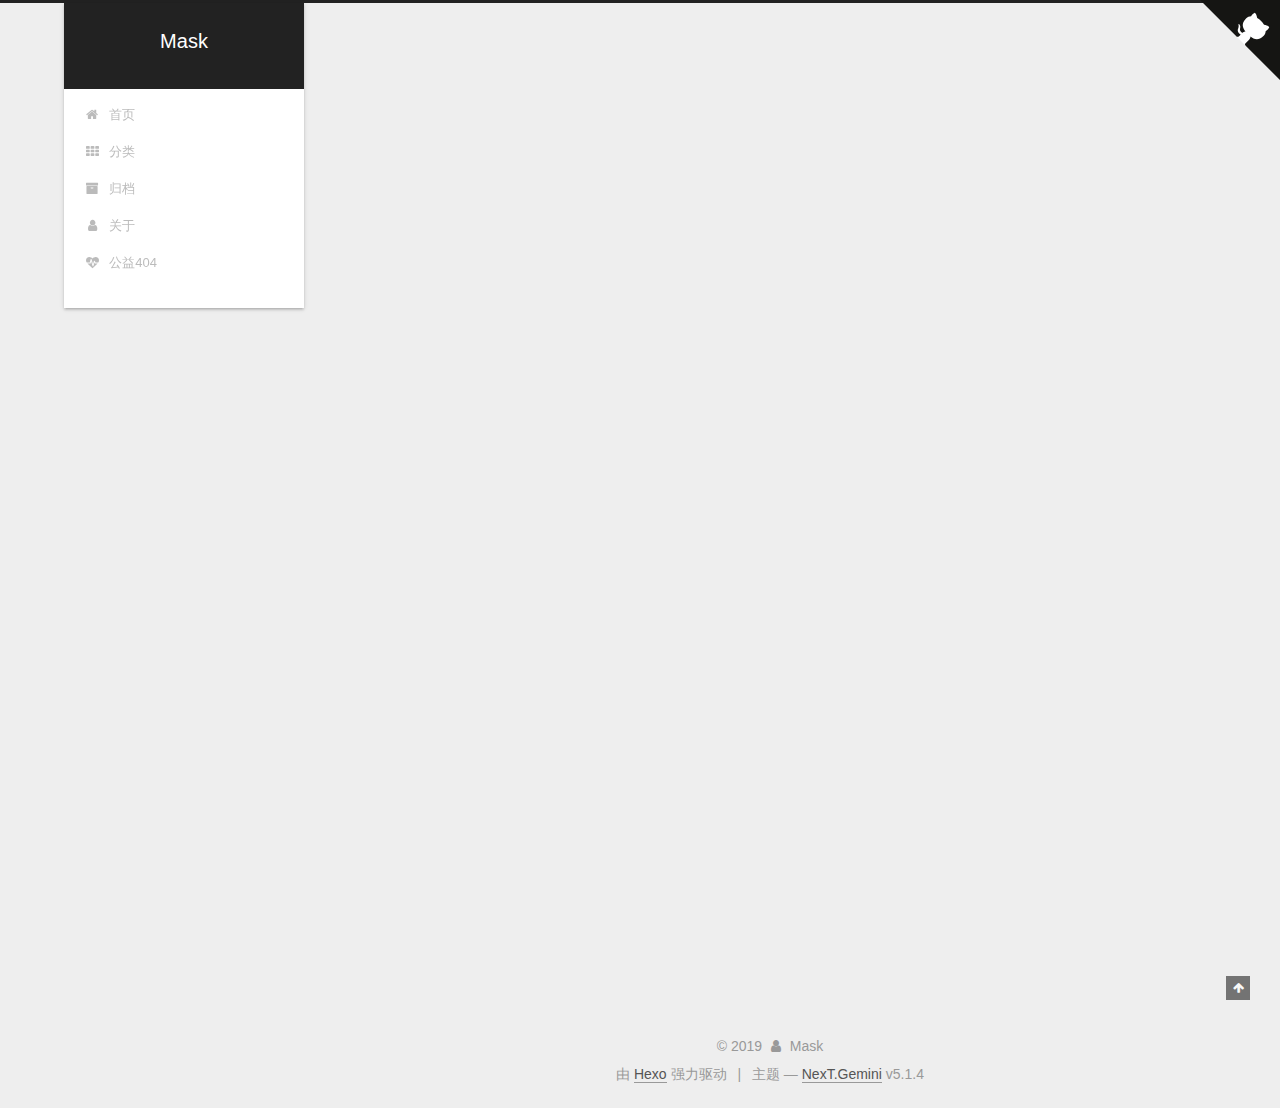
==== commit fcea604c: "Site updated: 2019-12-27 19:26:59" ====
--- a/index.html
+++ b/index.html
@@ -188,12 +188,42 @@
         </li>
       
         
+        <li class="menu-item menu-item-categories">
+          <a href="/categories/%20" rel="section">
+            
+              <i class="menu-item-icon fa fa-fw fa-th"></i> <br />
+            
+            分类
+          </a>
+        </li>
+      
+        
         <li class="menu-item menu-item-archives">
           <a href="/archives/%20" rel="section">
             
               <i class="menu-item-icon fa fa-fw fa-archive"></i> <br />
             
             归档
+          </a>
+        </li>
+      
+        
+        <li class="menu-item menu-item-about">
+          <a href="/about/%20" rel="section">
+            
+              <i class="menu-item-icon fa fa-fw fa-user"></i> <br />
+            
+            关于
+          </a>
+        </li>
+      
+        
+        <li class="menu-item menu-item-commonweal">
+          <a href="/404/%20" rel="section">
+            
+              <i class="menu-item-icon fa fa-fw fa-heartbeat"></i> <br />
+            
+            公益404
           </a>
         </li>
       
@@ -384,6 +414,10 @@
         <div class="site-overview">
           <div class="site-author motion-element" itemprop="author" itemscope itemtype="http://schema.org/Person">
             
+              <img class="site-author-image" itemprop="image"
+                src="/images/avatar.gif"
+                alt="Mask" />
+            
               <p class="site-author-name" itemprop="name">Mask</p>
               <p class="site-description motion-element" itemprop="description"></p>
           </div>
--- a/css/main.css
+++ b/css/main.css
@@ -1742,6 +1742,31 @@
   max-width: 120px;
   height: auto;
   border: 1px solid #eee;
+/* add by mask */
+/* 头像圆形 */
+  border-radius: 80px;
+  -webkit-border-radius: 80px;
+  -moz-border-radius: 80px;
+  box-shadow: inset 0 -1px 0 #333 sf;
+/* 设置循环动画 [animation: (play)动画名称 (2s)动画播放时长单位秒或微秒 (ase-out)动画播放的速度曲线为以低速结束
+      (1s)等待1秒然后开始动画 (1)动画播放次数(infinite为循环播放) ]*/
+  -webkit-animation: play 2s ease-out 1s 1;
+  -moz-animation: play 2s ease-out 1s 1;
+  animation: play 2s ease-out 1s 1;
+/* 鼠标经过头像旋转360度 */
+  -webkit-transition: -webkit-transform 1.5s ease-out;
+  -moz-transition: -moz-transform 1.5s ease-out;
+  transition: transform 1.5s ease-out;
+}
+img:hover {
+/* 鼠标经过头像旋转360度 */
+  -webkit-transform: rotateZ(360deg);
+  -moz-transform: rotateZ(360deg);
+  -webkit-transform: rotateZ(360deg);
+  -moz-transform: rotateZ(360deg);
+  -ms-transform: rotateZ(360deg);
+  -o-transform: rotateZ(360deg);
+  transform: rotateZ(360deg);
 }
 .site-author-name {
   margin: 0;
@@ -1823,7 +1848,7 @@
   width: 4px;
   height: 4px;
   border-radius: 50%;
-  background: #ff08af;
+  background: #7f8188;
 }
 .links-of-blogroll {
   font-size: 13px;
@@ -2738,6 +2763,15 @@
   padding-left: 0;
   padding-right: 260px;
 }
+.header {
+  width: 90%;
+}
+.container .main-inner {
+  width: 90%;
+}
+.content-wrap {
+  width: calc(100% - 260px);
+}
 .site-brand-wrapper {
   position: relative;
 }
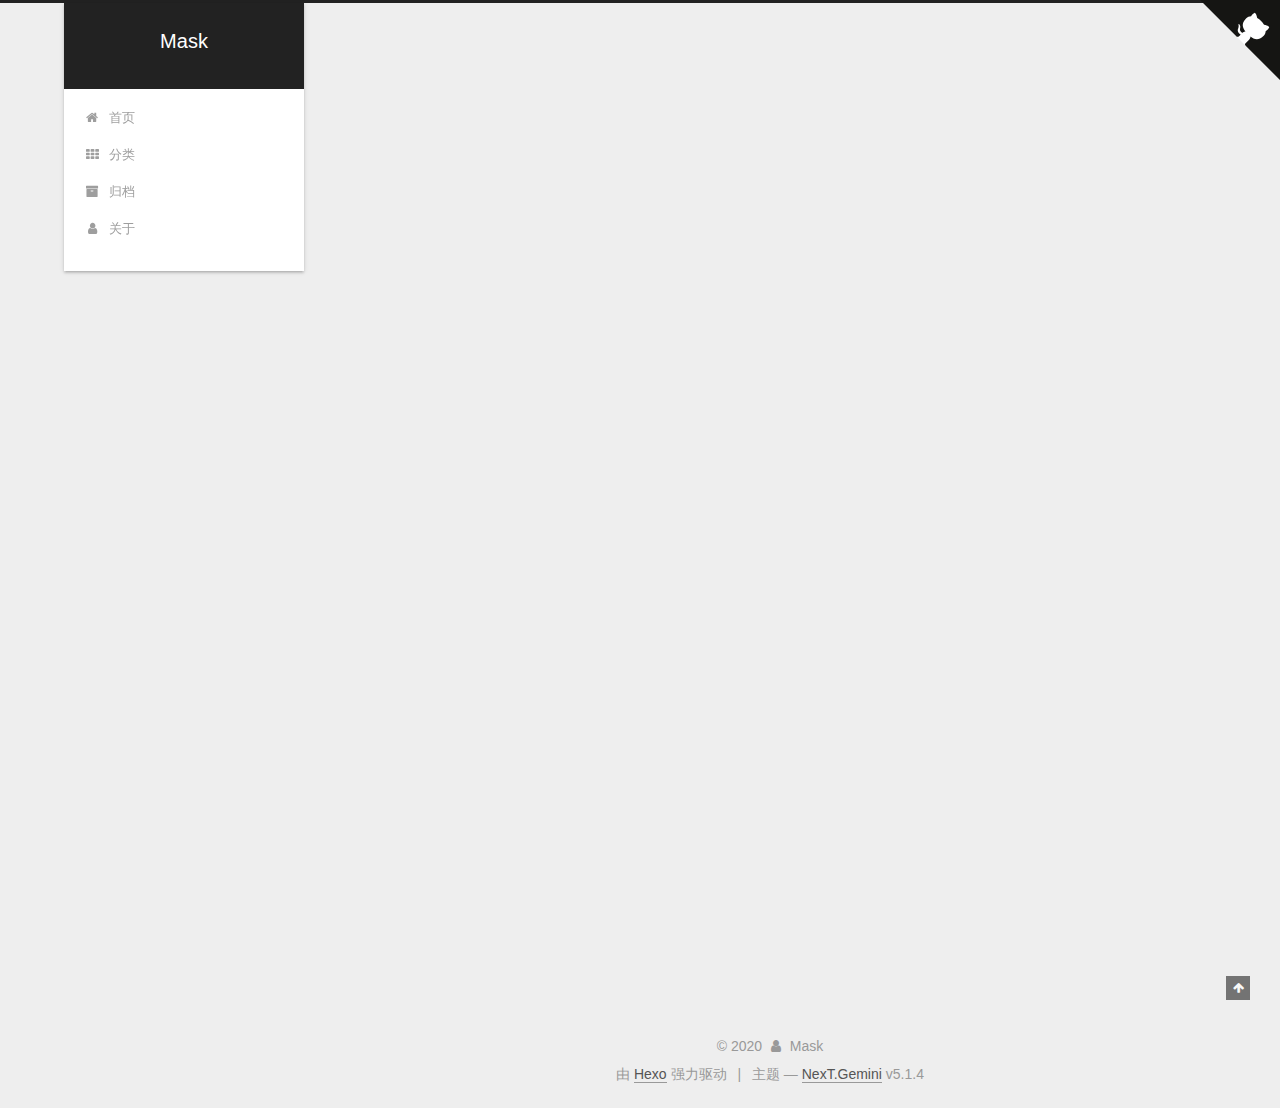
==== commit 48a66889: "Site updated: 2020-08-25 15:05:18" ====
--- a/index.html
+++ b/index.html
@@ -217,16 +217,6 @@
           </a>
         </li>
       
-        
-        <li class="menu-item menu-item-commonweal">
-          <a href="/404/%20" rel="section">
-            
-              <i class="menu-item-icon fa fa-fw fa-heartbeat"></i> <br />
-            
-            公益404
-          </a>
-        </li>
-      
 
       
     </ul>
@@ -470,7 +460,7 @@
 
     <footer id="footer" class="footer">
       <div class="footer-inner">
-        <div class="copyright">&copy; <span itemprop="copyrightYear">2019</span>
+        <div class="copyright">&copy; <span itemprop="copyrightYear">2020</span>
   <span class="with-love">
     <i class="fa fa-user"></i>
   </span>
--- a/css/main.css
+++ b/css/main.css
@@ -1848,7 +1848,7 @@
   width: 4px;
   height: 4px;
   border-radius: 50%;
-  background: #7f8188;
+  background: #91558a;
 }
 .links-of-blogroll {
   font-size: 13px;
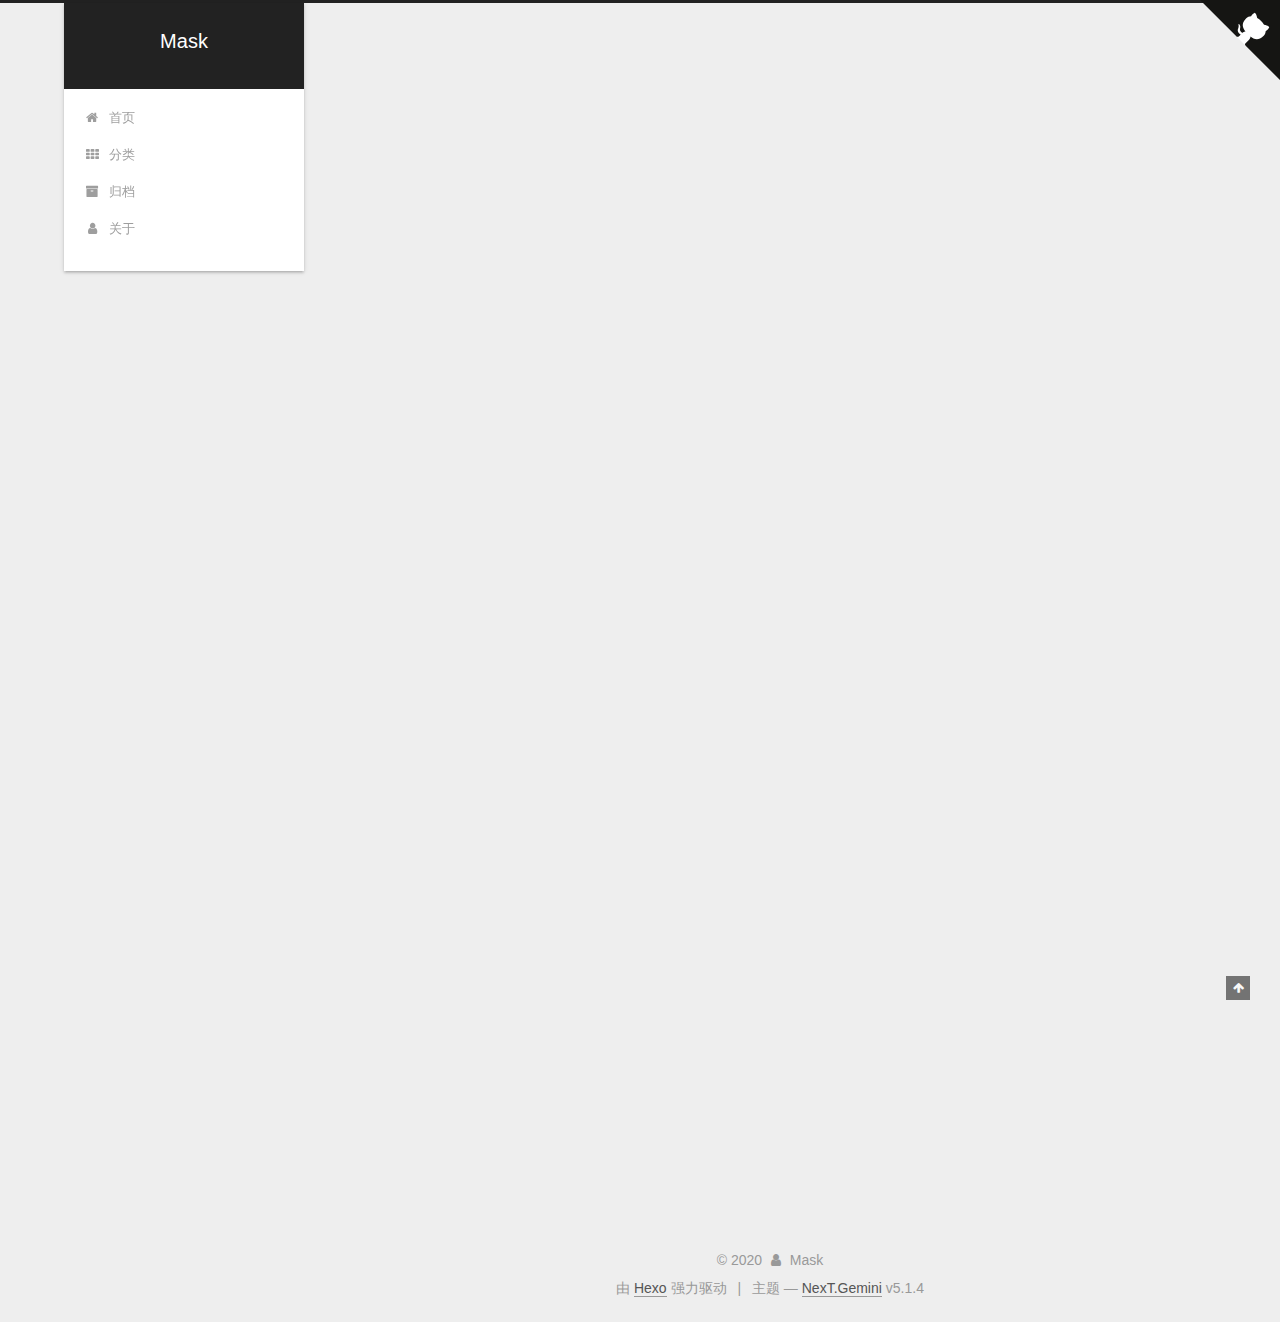
==== commit d345731e: "Site updated: 2020-08-25 19:37:03" ====
--- a/index.html
+++ b/index.html
@@ -250,6 +250,125 @@
   
   
   <div class="post-block">
+    <link itemprop="mainEntityOfPage" href="http://yoursite.com/2020/08/25/%E7%AC%AC%E4%B8%80%E7%AF%87%E6%96%87%E7%AB%A0/">
+
+    <span hidden itemprop="author" itemscope itemtype="http://schema.org/Person">
+      <meta itemprop="name" content="Mask">
+      <meta itemprop="description" content="">
+      <meta itemprop="image" content="/images/avatar.gif">
+    </span>
+
+    <span hidden itemprop="publisher" itemscope itemtype="http://schema.org/Organization">
+      <meta itemprop="name" content="Mask">
+    </span>
+
+    
+      <header class="post-header">
+
+        
+        
+          <h1 class="post-title" itemprop="name headline">
+                
+                <a class="post-title-link" href="/2020/08/25/%E7%AC%AC%E4%B8%80%E7%AF%87%E6%96%87%E7%AB%A0/" itemprop="url">第一篇文章</a></h1>
+        
+
+        <div class="post-meta">
+          <span class="post-time">
+            
+              <span class="post-meta-item-icon">
+                <i class="fa fa-calendar-o"></i>
+              </span>
+              
+                <span class="post-meta-item-text">发表于</span>
+              
+              <time title="创建于" itemprop="dateCreated datePublished" datetime="2020-08-25T19:34:31+08:00">
+                2020-08-25
+              </time>
+            
+
+            
+
+            
+          </span>
+
+          
+
+          
+            
+          
+
+          
+          
+
+          
+
+          
+
+          
+
+        </div>
+      </header>
+    
+
+    
+    
+    
+    <div class="post-body" itemprop="articleBody">
+
+      
+      
+
+      
+        
+          
+            
+          
+        
+      
+    </div>
+    
+    
+    
+
+    
+
+    
+
+    
+
+    <footer class="post-footer">
+      
+
+      
+
+      
+
+      
+      
+        <div class="post-eof"></div>
+      
+    </footer>
+  </div>
+  
+  
+  
+  </article>
+
+
+    
+      
+
+  
+
+  
+  
+  
+
+  <article class="post post-type-normal" itemscope itemtype="http://schema.org/Article">
+  
+  
+  
+  <div class="post-block">
     <link itemprop="mainEntityOfPage" href="http://yoursite.com/2019/12/26/hello-world/">
 
     <span hidden itemprop="author" itemscope itemtype="http://schema.org/Person">
@@ -419,7 +538,7 @@
               
                 <a href="/archives/%20%7C%7C%20archive">
               
-                  <span class="site-state-item-count">1</span>
+                  <span class="site-state-item-count">2</span>
                   <span class="site-state-item-name">日志</span>
                 </a>
               </div>
--- a/css/main.css
+++ b/css/main.css
@@ -1848,7 +1848,7 @@
   width: 4px;
   height: 4px;
   border-radius: 50%;
-  background: #91558a;
+  background: #7f5e60;
 }
 .links-of-blogroll {
   font-size: 13px;
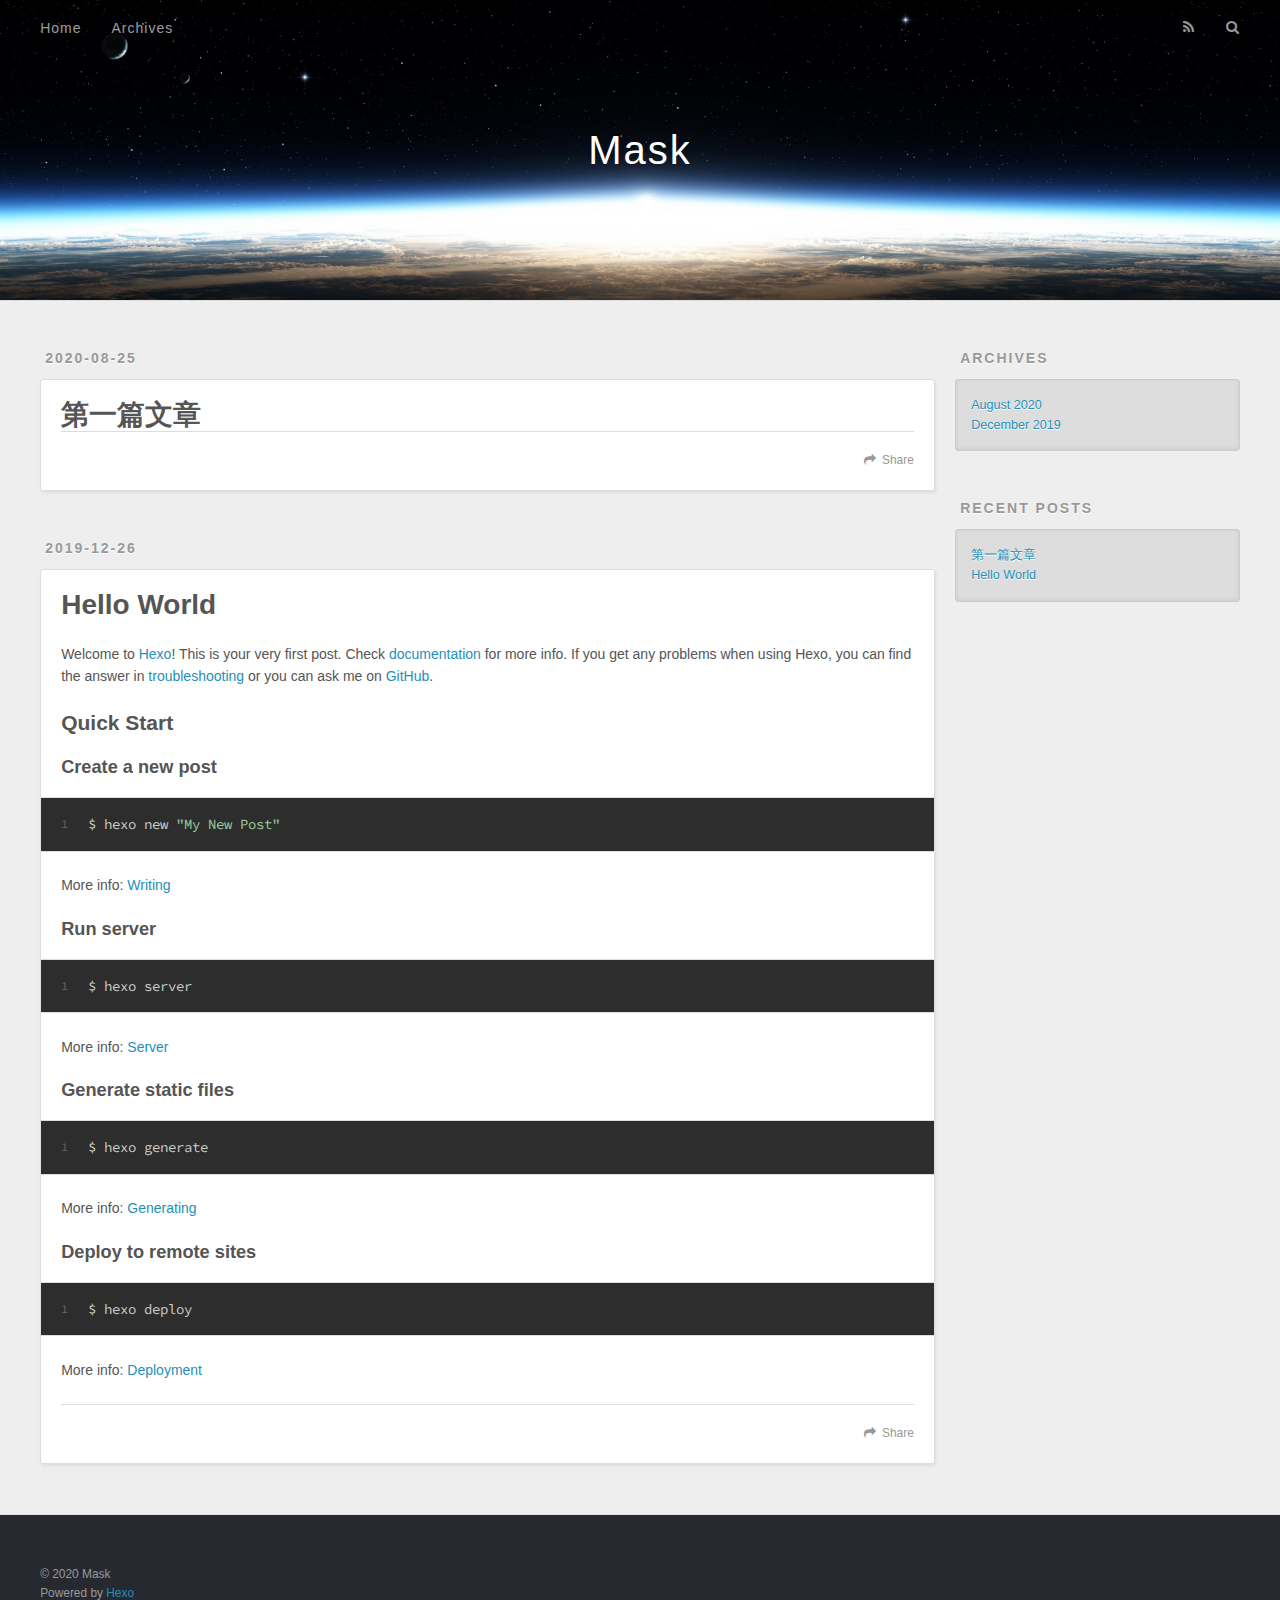
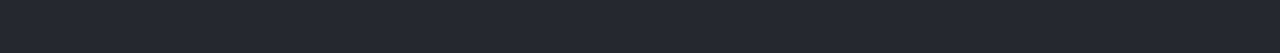
==== commit 9c79cc76: "Site updated: 2020-09-04 23:55:14" ====
--- a/index.html
+++ b/index.html
@@ -1,771 +1,236 @@
 <!DOCTYPE html>
-
-
-
-  
-
-
-<html class="theme-next gemini use-motion" lang="zh-Hans">
+<html>
 <head>
-  <meta charset="UTF-8"/>
-<meta http-equiv="X-UA-Compatible" content="IE=edge" />
-<meta name="viewport" content="width=device-width, initial-scale=1, maximum-scale=1"/>
-<meta name="theme-color" content="#222">
-
-
-
-
-
-
-
-
-
-<meta http-equiv="Cache-Control" content="no-transform" />
-<meta http-equiv="Cache-Control" content="no-siteapp" />
-
-
-
-
-
-
-
-
-
-
-
-
-
-
-
-
-  
-  
-  <link href="/lib/fancybox/source/jquery.fancybox.css?v=2.1.5" rel="stylesheet" type="text/css" />
-
-
-
-
-
-
-
-<link href="/lib/font-awesome/css/font-awesome.min.css?v=4.6.2" rel="stylesheet" type="text/css" />
-
-<link href="/css/main.css?v=5.1.4" rel="stylesheet" type="text/css" />
-
-
-  <link rel="apple-touch-icon" sizes="180x180" href="/images/apple-touch-icon-next.png?v=5.1.4">
-
-
-  <link rel="icon" type="image/png" sizes="32x32" href="/images/favicon-32x32-next.png?v=5.1.4">
-
-
-  <link rel="icon" type="image/png" sizes="16x16" href="/images/favicon-16x16-next.png?v=5.1.4">
-
-
-  <link rel="mask-icon" href="/images/logo.svg?v=5.1.4" color="#222">
-
-
-
-
-
-  <meta name="keywords" content="Hexo, NexT" />
-
-
-
-
-
-
-
-
-
-
-<meta property="og:type" content="website">
+  <meta charset="utf-8">
+  
+
+  
+  <title>Mask</title>
+  <meta name="viewport" content="width=device-width, initial-scale=1, maximum-scale=1">
+  <meta property="og:type" content="website">
 <meta property="og:title" content="Mask">
 <meta property="og:url" content="http://yoursite.com/index.html">
 <meta property="og:site_name" content="Mask">
+<meta property="og:locale">
 <meta property="article:author" content="Mask">
 <meta name="twitter:card" content="summary">
-
-
-
-<script type="text/javascript" id="hexo.configurations">
-  var NexT = window.NexT || {};
-  var CONFIG = {
-    root: '/',
-    scheme: 'Gemini',
-    version: '5.1.4',
-    sidebar: {"position":"left","display":"post","offset":12,"b2t":false,"scrollpercent":false,"onmobile":false},
-    fancybox: true,
-    tabs: true,
-    motion: {"enable":true,"async":false,"transition":{"post_block":"fadeIn","post_header":"slideDownIn","post_body":"slideDownIn","coll_header":"slideLeftIn","sidebar":"slideUpIn"}},
-    duoshuo: {
-      userId: '0',
-      author: '博主'
-    },
-    algolia: {
-      applicationID: '',
-      apiKey: '',
-      indexName: '',
-      hits: {"per_page":10},
-      labels: {"input_placeholder":"Search for Posts","hits_empty":"We didn't find any results for the search: ${query}","hits_stats":"${hits} results found in ${time} ms"}
-    }
-  };
-</script>
-
-
-
-  <link rel="canonical" href="http://yoursite.com/"/>
-
-
-
-
-
-  <title>Mask</title>
-  
-
-
-
-
-
-
-
-
-<meta name="generator" content="Hexo 4.2.0"></head>
-
-<body itemscope itemtype="http://schema.org/WebPage" lang="zh-Hans">
-
-  
-  
-    
-  
-
-  <div class="container sidebar-position-left 
-  page-home">
-    <div class="headband"></div>
-    
-    <a href="https://github.com/MaShengKui" target="_blank" rel="noopener" class="github-corner" aria-label="View source on GitHub"><svg width="80" height="80" viewBox="0 0 250 250" style="fill:#151513; color:#fff; position: absolute; top: 0; border: 0; right: 0;" aria-hidden="true"><path d="M0,0 L115,115 L130,115 L142,142 L250,250 L250,0 Z"></path><path d="M128.3,109.0 C113.8,99.7 119.0,89.6 119.0,89.6 C122.0,82.7 120.5,78.6 120.5,78.6 C119.2,72.0 123.4,76.3 123.4,76.3 C127.3,80.9 125.5,87.3 125.5,87.3 C122.9,97.6 130.6,101.9 134.4,103.2" fill="currentColor" style="transform-origin: 130px 106px;" class="octo-arm"></path><path d="M115.0,115.0 C114.9,115.1 118.7,116.5 119.8,115.4 L133.7,101.6 C136.9,99.2 139.9,98.4 142.2,98.6 C133.8,88.0 127.5,74.4 143.8,58.0 C148.5,53.4 154.0,51.2 159.7,51.0 C160.3,49.4 163.2,43.6 171.4,40.1 C171.4,40.1 176.1,42.5 178.8,56.2 C183.1,58.6 187.2,61.8 190.9,65.4 C194.5,69.0 197.7,73.2 200.1,77.6 C213.8,80.2 216.3,84.9 216.3,84.9 C212.7,93.1 206.9,96.0 205.4,96.6 C205.1,102.4 203.0,107.8 198.3,112.5 C181.9,128.9 168.3,122.5 157.7,114.1 C157.9,116.9 156.7,120.9 152.7,124.9 L141.0,136.5 C139.8,137.7 141.6,141.9 141.8,141.8 Z" fill="currentColor" class="octo-body"></path></svg></a><style>.github-corner:hover .octo-arm{animation:octocat-wave 560ms ease-in-out}@keyframes octocat-wave{0%,100%{transform:rotate(0)}20%,60%{transform:rotate(-25deg)}40%,80%{transform:rotate(10deg)}}@media (max-width:500px){.github-corner:hover .octo-arm{animation:none}.github-corner .octo-arm{animation:octocat-wave 560ms ease-in-out}}</style>
-    
-    <header id="header" class="header" itemscope itemtype="http://schema.org/WPHeader">
-      <div class="header-inner"><div class="site-brand-wrapper">
-  <div class="site-meta ">
-    
-
-    <div class="custom-logo-site-title">
-      <a href="/"  class="brand" rel="start">
-        <span class="logo-line-before"><i></i></span>
-        <span class="site-title">Mask</span>
-        <span class="logo-line-after"><i></i></span>
-      </a>
-    </div>
-      
-        <p class="site-subtitle"></p>
-      
-  </div>
-
-  <div class="site-nav-toggle">
-    <button>
-      <span class="btn-bar"></span>
-      <span class="btn-bar"></span>
-      <span class="btn-bar"></span>
-    </button>
-  </div>
-</div>
-
-<nav class="site-nav">
-  
-
-  
-    <ul id="menu" class="menu">
-      
-        
-        <li class="menu-item menu-item-home">
-          <a href="/%20" rel="section">
-            
-              <i class="menu-item-icon fa fa-fw fa-home"></i> <br />
-            
-            首页
-          </a>
-        </li>
-      
-        
-        <li class="menu-item menu-item-categories">
-          <a href="/categories/%20" rel="section">
-            
-              <i class="menu-item-icon fa fa-fw fa-th"></i> <br />
-            
-            分类
-          </a>
-        </li>
-      
-        
-        <li class="menu-item menu-item-archives">
-          <a href="/archives/%20" rel="section">
-            
-              <i class="menu-item-icon fa fa-fw fa-archive"></i> <br />
-            
-            归档
-          </a>
-        </li>
-      
-        
-        <li class="menu-item menu-item-about">
-          <a href="/about/%20" rel="section">
-            
-              <i class="menu-item-icon fa fa-fw fa-user"></i> <br />
-            
-            关于
-          </a>
-        </li>
-      
-
-      
-    </ul>
-  
-
+  
+    <link rel="alternate" href="/atom.xml" title="Mask" type="application/atom+xml">
+  
+  
+    <link rel="icon" href="/favicon.png">
+  
+  
+    <link href="//fonts.googleapis.com/css?family=Source+Code+Pro" rel="stylesheet" type="text/css">
+  
+  
+<link rel="stylesheet" href="/css/style.css">
+
+<meta name="generator" content="Hexo 5.1.1"></head>
+
+<body>
+  <div id="container">
+    <div id="wrap">
+      <header id="header">
+  <div id="banner"></div>
+  <div id="header-outer" class="outer">
+    <div id="header-title" class="inner">
+      <h1 id="logo-wrap">
+        <a href="/" id="logo">Mask</a>
+      </h1>
+      
+    </div>
+    <div id="header-inner" class="inner">
+      <nav id="main-nav">
+        <a id="main-nav-toggle" class="nav-icon"></a>
+        
+          <a class="main-nav-link" href="/">Home</a>
+        
+          <a class="main-nav-link" href="/archives">Archives</a>
+        
+      </nav>
+      <nav id="sub-nav">
+        
+          <a id="nav-rss-link" class="nav-icon" href="/atom.xml" title="RSS Feed"></a>
+        
+        <a id="nav-search-btn" class="nav-icon" title="Search"></a>
+      </nav>
+      <div id="search-form-wrap">
+        <form action="//google.com/search" method="get" accept-charset="UTF-8" class="search-form"><input type="search" name="q" class="search-form-input" placeholder="Search"><button type="submit" class="search-form-submit">&#xF002;</button><input type="hidden" name="sitesearch" value="http://yoursite.com"></form>
+      </div>
+    </div>
+  </div>
+</header>
+      <div class="outer">
+        <section id="main">
+  
+    <article id="post-第一篇文章" class="article article-type-post" itemscope itemprop="blogPost">
+  <div class="article-meta">
+    <a href="/2020/08/25/%E7%AC%AC%E4%B8%80%E7%AF%87%E6%96%87%E7%AB%A0/" class="article-date">
+  <time datetime="2020-08-25T11:34:31.000Z" itemprop="datePublished">2020-08-25</time>
+</a>
+    
+  </div>
+  <div class="article-inner">
+    
+    
+      <header class="article-header">
+        
+  
+    <h1 itemprop="name">
+      <a class="article-title" href="/2020/08/25/%E7%AC%AC%E4%B8%80%E7%AF%87%E6%96%87%E7%AB%A0/">第一篇文章</a>
+    </h1>
+  
+
+      </header>
+    
+    <div class="article-entry" itemprop="articleBody">
+      
+        
+      
+    </div>
+    <footer class="article-footer">
+      <a data-url="http://yoursite.com/2020/08/25/%E7%AC%AC%E4%B8%80%E7%AF%87%E6%96%87%E7%AB%A0/" data-id="ckeoezgwn0001aqqbczo505qg" class="article-share-link">Share</a>
+      
+      
+    </footer>
+  </div>
+  
+</article>
+
+
+  
+    <article id="post-hello-world" class="article article-type-post" itemscope itemprop="blogPost">
+  <div class="article-meta">
+    <a href="/2019/12/26/hello-world/" class="article-date">
+  <time datetime="2019-12-26T11:13:41.111Z" itemprop="datePublished">2019-12-26</time>
+</a>
+    
+  </div>
+  <div class="article-inner">
+    
+    
+      <header class="article-header">
+        
+  
+    <h1 itemprop="name">
+      <a class="article-title" href="/2019/12/26/hello-world/">Hello World</a>
+    </h1>
+  
+
+      </header>
+    
+    <div class="article-entry" itemprop="articleBody">
+      
+        <p>Welcome to <a target="_blank" rel="noopener" href="https://hexo.io/">Hexo</a>! This is your very first post. Check <a target="_blank" rel="noopener" href="https://hexo.io/docs/">documentation</a> for more info. If you get any problems when using Hexo, you can find the answer in <a target="_blank" rel="noopener" href="https://hexo.io/docs/troubleshooting.html">troubleshooting</a> or you can ask me on <a target="_blank" rel="noopener" href="https://github.com/hexojs/hexo/issues">GitHub</a>.</p>
+<h2 id="Quick-Start"><a href="#Quick-Start" class="headerlink" title="Quick Start"></a>Quick Start</h2><h3 id="Create-a-new-post"><a href="#Create-a-new-post" class="headerlink" title="Create a new post"></a>Create a new post</h3><figure class="highlight bash"><table><tr><td class="gutter"><pre><span class="line">1</span><br></pre></td><td class="code"><pre><span class="line">$ hexo new <span class="string">&quot;My New Post&quot;</span></span><br></pre></td></tr></table></figure>
+
+<p>More info: <a target="_blank" rel="noopener" href="https://hexo.io/docs/writing.html">Writing</a></p>
+<h3 id="Run-server"><a href="#Run-server" class="headerlink" title="Run server"></a>Run server</h3><figure class="highlight bash"><table><tr><td class="gutter"><pre><span class="line">1</span><br></pre></td><td class="code"><pre><span class="line">$ hexo server</span><br></pre></td></tr></table></figure>
+
+<p>More info: <a target="_blank" rel="noopener" href="https://hexo.io/docs/server.html">Server</a></p>
+<h3 id="Generate-static-files"><a href="#Generate-static-files" class="headerlink" title="Generate static files"></a>Generate static files</h3><figure class="highlight bash"><table><tr><td class="gutter"><pre><span class="line">1</span><br></pre></td><td class="code"><pre><span class="line">$ hexo generate</span><br></pre></td></tr></table></figure>
+
+<p>More info: <a target="_blank" rel="noopener" href="https://hexo.io/docs/generating.html">Generating</a></p>
+<h3 id="Deploy-to-remote-sites"><a href="#Deploy-to-remote-sites" class="headerlink" title="Deploy to remote sites"></a>Deploy to remote sites</h3><figure class="highlight bash"><table><tr><td class="gutter"><pre><span class="line">1</span><br></pre></td><td class="code"><pre><span class="line">$ hexo deploy</span><br></pre></td></tr></table></figure>
+
+<p>More info: <a target="_blank" rel="noopener" href="https://hexo.io/docs/one-command-deployment.html">Deployment</a></p>
+
+      
+    </div>
+    <footer class="article-footer">
+      <a data-url="http://yoursite.com/2019/12/26/hello-world/" data-id="ckeoezgwe0000aqqb8o6v6kv6" class="article-share-link">Share</a>
+      
+      
+    </footer>
+  </div>
+  
+</article>
+
+
+  
+
+
+</section>
+        
+          <aside id="sidebar">
+  
+    
+
+  
+    
+
+  
+    
+  
+    
+  <div class="widget-wrap">
+    <h3 class="widget-title">Archives</h3>
+    <div class="widget">
+      <ul class="archive-list"><li class="archive-list-item"><a class="archive-list-link" href="/archives/2020/08/">August 2020</a></li><li class="archive-list-item"><a class="archive-list-link" href="/archives/2019/12/">December 2019</a></li></ul>
+    </div>
+  </div>
+
+
+  
+    
+  <div class="widget-wrap">
+    <h3 class="widget-title">Recent Posts</h3>
+    <div class="widget">
+      <ul>
+        
+          <li>
+            <a href="/2020/08/25/%E7%AC%AC%E4%B8%80%E7%AF%87%E6%96%87%E7%AB%A0/">第一篇文章</a>
+          </li>
+        
+          <li>
+            <a href="/2019/12/26/hello-world/">Hello World</a>
+          </li>
+        
+      </ul>
+    </div>
+  </div>
+
+  
+</aside>
+        
+      </div>
+      <footer id="footer">
+  
+  <div class="outer">
+    <div id="footer-info" class="inner">
+      &copy; 2020 Mask<br>
+      Powered by <a href="http://hexo.io/" target="_blank">Hexo</a>
+    </div>
+  </div>
+</footer>
+    </div>
+    <nav id="mobile-nav">
+  
+    <a href="/" class="mobile-nav-link">Home</a>
+  
+    <a href="/archives" class="mobile-nav-link">Archives</a>
   
 </nav>
-
-
-
- </div>
-    </header>
-
-    <main id="main" class="main">
-      <div class="main-inner">
-        <div class="content-wrap">
-          <div id="content" class="content">
-            
-  <section id="posts" class="posts-expand">
-    
-      
-
-  
-
-  
-  
-  
-
-  <article class="post post-type-normal" itemscope itemtype="http://schema.org/Article">
-  
-  
-  
-  <div class="post-block">
-    <link itemprop="mainEntityOfPage" href="http://yoursite.com/2020/08/25/%E7%AC%AC%E4%B8%80%E7%AF%87%E6%96%87%E7%AB%A0/">
-
-    <span hidden itemprop="author" itemscope itemtype="http://schema.org/Person">
-      <meta itemprop="name" content="Mask">
-      <meta itemprop="description" content="">
-      <meta itemprop="image" content="/images/avatar.gif">
-    </span>
-
-    <span hidden itemprop="publisher" itemscope itemtype="http://schema.org/Organization">
-      <meta itemprop="name" content="Mask">
-    </span>
-
-    
-      <header class="post-header">
-
-        
-        
-          <h1 class="post-title" itemprop="name headline">
-                
-                <a class="post-title-link" href="/2020/08/25/%E7%AC%AC%E4%B8%80%E7%AF%87%E6%96%87%E7%AB%A0/" itemprop="url">第一篇文章</a></h1>
-        
-
-        <div class="post-meta">
-          <span class="post-time">
-            
-              <span class="post-meta-item-icon">
-                <i class="fa fa-calendar-o"></i>
-              </span>
-              
-                <span class="post-meta-item-text">发表于</span>
-              
-              <time title="创建于" itemprop="dateCreated datePublished" datetime="2020-08-25T19:34:31+08:00">
-                2020-08-25
-              </time>
-            
-
-            
-
-            
-          </span>
-
-          
-
-          
-            
-          
-
-          
-          
-
-          
-
-          
-
-          
-
-        </div>
-      </header>
-    
-
-    
-    
-    
-    <div class="post-body" itemprop="articleBody">
-
-      
-      
-
-      
-        
-          
-            
-          
-        
-      
-    </div>
-    
-    
-    
-
-    
-
-    
-
-    
-
-    <footer class="post-footer">
-      
-
-      
-
-      
-
-      
-      
-        <div class="post-eof"></div>
-      
-    </footer>
-  </div>
-  
-  
-  
-  </article>
-
-
-    
-      
-
-  
-
-  
-  
-  
-
-  <article class="post post-type-normal" itemscope itemtype="http://schema.org/Article">
-  
-  
-  
-  <div class="post-block">
-    <link itemprop="mainEntityOfPage" href="http://yoursite.com/2019/12/26/hello-world/">
-
-    <span hidden itemprop="author" itemscope itemtype="http://schema.org/Person">
-      <meta itemprop="name" content="Mask">
-      <meta itemprop="description" content="">
-      <meta itemprop="image" content="/images/avatar.gif">
-    </span>
-
-    <span hidden itemprop="publisher" itemscope itemtype="http://schema.org/Organization">
-      <meta itemprop="name" content="Mask">
-    </span>
-
-    
-      <header class="post-header">
-
-        
-        
-          <h1 class="post-title" itemprop="name headline">
-                
-                <a class="post-title-link" href="/2019/12/26/hello-world/" itemprop="url">Hello World</a></h1>
-        
-
-        <div class="post-meta">
-          <span class="post-time">
-            
-              <span class="post-meta-item-icon">
-                <i class="fa fa-calendar-o"></i>
-              </span>
-              
-                <span class="post-meta-item-text">发表于</span>
-              
-              <time title="创建于" itemprop="dateCreated datePublished" datetime="2019-12-26T19:13:41+08:00">
-                2019-12-26
-              </time>
-            
-
-            
-
-            
-          </span>
-
-          
-
-          
-            
-          
-
-          
-          
-
-          
-
-          
-
-          
-
-        </div>
-      </header>
-    
-
-    
-    
-    
-    <div class="post-body" itemprop="articleBody">
-
-      
-      
-
-      
-        
-          
-            <p>Welcome to <a href="https://hexo.io/" target="_blank" rel="noopener">Hexo</a>! This is your very first post. Check <a href="https://hexo.io/docs/" target="_blank" rel="noopener">documentation</a> for more info. If you get any problems when using Hexo, you can find the answer in <a href="https://hexo.io/docs/troubleshooting.html" target="_blank" rel="noopener">troubleshooting</a> or you can ask me on <a href="https://github.com/hexojs/hexo/issues" target="_blank" rel="noopener">GitHub</a>.</p>
-<h2 id="Quick-Start"><a href="#Quick-Start" class="headerlink" title="Quick Start"></a>Quick Start</h2><h3 id="Create-a-new-post"><a href="#Create-a-new-post" class="headerlink" title="Create a new post"></a>Create a new post</h3><figure class="highlight bash"><table><tr><td class="gutter"><pre><span class="line">1</span><br></pre></td><td class="code"><pre><span class="line">$ hexo new <span class="string">"My New Post"</span></span><br></pre></td></tr></table></figure>
-
-<p>More info: <a href="https://hexo.io/docs/writing.html" target="_blank" rel="noopener">Writing</a></p>
-<h3 id="Run-server"><a href="#Run-server" class="headerlink" title="Run server"></a>Run server</h3><figure class="highlight bash"><table><tr><td class="gutter"><pre><span class="line">1</span><br></pre></td><td class="code"><pre><span class="line">$ hexo server</span><br></pre></td></tr></table></figure>
-
-<p>More info: <a href="https://hexo.io/docs/server.html" target="_blank" rel="noopener">Server</a></p>
-<h3 id="Generate-static-files"><a href="#Generate-static-files" class="headerlink" title="Generate static files"></a>Generate static files</h3><figure class="highlight bash"><table><tr><td class="gutter"><pre><span class="line">1</span><br></pre></td><td class="code"><pre><span class="line">$ hexo generate</span><br></pre></td></tr></table></figure>
-
-<p>More info: <a href="https://hexo.io/docs/generating.html" target="_blank" rel="noopener">Generating</a></p>
-<h3 id="Deploy-to-remote-sites"><a href="#Deploy-to-remote-sites" class="headerlink" title="Deploy to remote sites"></a>Deploy to remote sites</h3><figure class="highlight bash"><table><tr><td class="gutter"><pre><span class="line">1</span><br></pre></td><td class="code"><pre><span class="line">$ hexo deploy</span><br></pre></td></tr></table></figure>
-
-<p>More info: <a href="https://hexo.io/docs/one-command-deployment.html" target="_blank" rel="noopener">Deployment</a></p>
-
-          
-        
-      
-    </div>
-    
-    
-    
-
-    
-
-    
-
-    
-
-    <footer class="post-footer">
-      
-
-      
-
-      
-
-      
-      
-        <div class="post-eof"></div>
-      
-    </footer>
-  </div>
-  
-  
-  
-  </article>
-
-
-    
-  </section>
-
-  
-
-
-          </div>
-          
-
-
-          
-
-        </div>
-        
-          
-  
-  <div class="sidebar-toggle">
-    <div class="sidebar-toggle-line-wrap">
-      <span class="sidebar-toggle-line sidebar-toggle-line-first"></span>
-      <span class="sidebar-toggle-line sidebar-toggle-line-middle"></span>
-      <span class="sidebar-toggle-line sidebar-toggle-line-last"></span>
-    </div>
-  </div>
-
-  <aside id="sidebar" class="sidebar">
-    
-    <div class="sidebar-inner">
-
-      
-
-      
-
-      <section class="site-overview-wrap sidebar-panel sidebar-panel-active">
-        <div class="site-overview">
-          <div class="site-author motion-element" itemprop="author" itemscope itemtype="http://schema.org/Person">
-            
-              <img class="site-author-image" itemprop="image"
-                src="/images/avatar.gif"
-                alt="Mask" />
-            
-              <p class="site-author-name" itemprop="name">Mask</p>
-              <p class="site-description motion-element" itemprop="description"></p>
-          </div>
-
-          <nav class="site-state motion-element">
-
-            
-              <div class="site-state-item site-state-posts">
-              
-                <a href="/archives/%20%7C%7C%20archive">
-              
-                  <span class="site-state-item-count">2</span>
-                  <span class="site-state-item-name">日志</span>
-                </a>
-              </div>
-            
-
-            
-
-            
-
-          </nav>
-
-          
-
-          
-
-          
-          
-
-          
-          
-
-          
-
-        </div>
-      </section>
-
-      
-
-      
-
-    </div>
-  </aside>
-
-
-        
-      </div>
-    </main>
-
-    <footer id="footer" class="footer">
-      <div class="footer-inner">
-        <div class="copyright">&copy; <span itemprop="copyrightYear">2020</span>
-  <span class="with-love">
-    <i class="fa fa-user"></i>
-  </span>
-  <span class="author" itemprop="copyrightHolder">Mask</span>
-
-  
-</div>
-
-
-  <div class="powered-by">由 <a class="theme-link" target="_blank" href="https://hexo.io">Hexo</a> 强力驱动</div>
-
-
-
-  <span class="post-meta-divider">|</span>
-
-
-
-  <div class="theme-info">主题 &mdash; <a class="theme-link" target="_blank" href="https://github.com/iissnan/hexo-theme-next">NexT.Gemini</a> v5.1.4</div>
-
-
-
-
-        
-
-
-
-
-
-
-
-        
-      </div>
-    </footer>
-
-    
-      <div class="back-to-top">
-        <i class="fa fa-arrow-up"></i>
-        
-      </div>
-    
-
-    
-
-  </div>
-
-  
-
-<script type="text/javascript">
-  if (Object.prototype.toString.call(window.Promise) !== '[object Function]') {
-    window.Promise = null;
-  }
-</script>
-
-
-
-
-
-
-
-
-
-  
-
-
-
-
-
-
-
-
-
-
-
-
-  
-  
-    <script type="text/javascript" src="/lib/jquery/index.js?v=2.1.3"></script>
-  
-
-  
-  
-    <script type="text/javascript" src="/lib/fastclick/lib/fastclick.min.js?v=1.0.6"></script>
-  
-
-  
-  
-    <script type="text/javascript" src="/lib/jquery_lazyload/jquery.lazyload.js?v=1.9.7"></script>
-  
-
-  
-  
-    <script type="text/javascript" src="/lib/velocity/velocity.min.js?v=1.2.1"></script>
-  
-
-  
-  
-    <script type="text/javascript" src="/lib/velocity/velocity.ui.min.js?v=1.2.1"></script>
-  
-
-  
-  
-    <script type="text/javascript" src="/lib/fancybox/source/jquery.fancybox.pack.js?v=2.1.5"></script>
-  
-
-
-  
-
-
-  <script type="text/javascript" src="/js/src/utils.js?v=5.1.4"></script>
-
-  <script type="text/javascript" src="/js/src/motion.js?v=5.1.4"></script>
-
-
-
-  
-  
-
-
-  <script type="text/javascript" src="/js/src/affix.js?v=5.1.4"></script>
-
-  <script type="text/javascript" src="/js/src/schemes/pisces.js?v=5.1.4"></script>
-
-
-
-  
-
-  
-
-
-  <script type="text/javascript" src="/js/src/bootstrap.js?v=5.1.4"></script>
-
-
-
-  
-
-
-  
-
-
-
-
-	
-
-
-
-
-
-  
-
-
-
-
-
-  
-
-
-
-
-
-
-
-
-
-
-
-
-  
-
-
-
-
-
-  
-
-  
-
-  
-
-  
-  
-
-  
-
-  
-
-  
-
+    
+
+<script src="//ajax.googleapis.com/ajax/libs/jquery/2.0.3/jquery.min.js"></script>
+
+
+  
+<link rel="stylesheet" href="/fancybox/jquery.fancybox.css">
+
+  
+<script src="/fancybox/jquery.fancybox.pack.js"></script>
+
+
+
+
+<script src="/js/script.js"></script>
+
+
+
+
+  </div>
 </body>
-</html>
+</html>--- a/css/style.css
+++ b/css/style.css
@@ -0,0 +1,1374 @@
+body {
+  width: 100%;
+}
+body:before,
+body:after {
+  content: "";
+  display: table;
+}
+body:after {
+  clear: both;
+}
+html,
+body,
+div,
+span,
+applet,
+object,
+iframe,
+h1,
+h2,
+h3,
+h4,
+h5,
+h6,
+p,
+blockquote,
+pre,
+a,
+abbr,
+acronym,
+address,
+big,
+cite,
+code,
+del,
+dfn,
+em,
+img,
+ins,
+kbd,
+q,
+s,
+samp,
+small,
+strike,
+strong,
+sub,
+sup,
+tt,
+var,
+dl,
+dt,
+dd,
+ol,
+ul,
+li,
+fieldset,
+form,
+label,
+legend,
+table,
+caption,
+tbody,
+tfoot,
+thead,
+tr,
+th,
+td {
+  margin: 0;
+  padding: 0;
+  border: 0;
+  outline: 0;
+  font-weight: inherit;
+  font-style: inherit;
+  font-family: inherit;
+  font-size: 100%;
+  vertical-align: baseline;
+}
+body {
+  line-height: 1;
+  color: #000;
+  background: #fff;
+}
+ol,
+ul {
+  list-style: none;
+}
+table {
+  border-collapse: separate;
+  border-spacing: 0;
+  vertical-align: middle;
+}
+caption,
+th,
+td {
+  text-align: left;
+  font-weight: normal;
+  vertical-align: middle;
+}
+a img {
+  border: none;
+}
+input,
+button {
+  margin: 0;
+  padding: 0;
+}
+input::-moz-focus-inner,
+button::-moz-focus-inner {
+  border: 0;
+  padding: 0;
+}
+@font-face {
+  font-family: FontAwesome;
+  font-style: normal;
+  font-weight: normal;
+  src: url("fonts/fontawesome-webfont.eot?v=#4.0.3");
+  src: url("fonts/fontawesome-webfont.eot?#iefix&v=#4.0.3") format("embedded-opentype"), url("fonts/fontawesome-webfont.woff?v=#4.0.3") format("woff"), url("fonts/fontawesome-webfont.ttf?v=#4.0.3") format("truetype"), url("fonts/fontawesome-webfont.svg#fontawesomeregular?v=#4.0.3") format("svg");
+}
+html,
+body,
+#container {
+  height: 100%;
+}
+body {
+  background: #eee;
+  font: 14px -apple-system, BlinkMacSystemFont, "Segoe UI", "Roboto", "Oxygen", "Ubuntu", "Cantarell", "Fira Sans", "Droid Sans", "Helvetica Neue", sans-serif;
+  -webkit-text-size-adjust: 100%;
+}
+.outer {
+  max-width: 1220px;
+  margin: 0 auto;
+  padding: 0 20px;
+}
+.outer:before,
+.outer:after {
+  content: "";
+  display: table;
+}
+.outer:after {
+  clear: both;
+}
+.inner {
+  display: inline;
+  float: left;
+  width: 98.33333333333333%;
+  margin: 0 0.833333333333333%;
+}
+.left,
+.alignleft {
+  float: left;
+}
+.right,
+.alignright {
+  float: right;
+}
+.clear {
+  clear: both;
+}
+#container {
+  position: relative;
+}
+.mobile-nav-on {
+  overflow: hidden;
+}
+#wrap {
+  height: 100%;
+  width: 100%;
+  position: absolute;
+  top: 0;
+  left: 0;
+  -webkit-transition: 0.2s ease-out;
+  -moz-transition: 0.2s ease-out;
+  -ms-transition: 0.2s ease-out;
+  transition: 0.2s ease-out;
+  z-index: 1;
+  background: #eee;
+}
+.mobile-nav-on #wrap {
+  left: 280px;
+}
+@media screen and (min-width: 768px) {
+  #main {
+    display: inline;
+    float: left;
+    width: 73.33333333333333%;
+    margin: 0 0.833333333333333%;
+  }
+}
+.article-date,
+.article-category-link,
+.archive-year,
+.widget-title {
+  text-decoration: none;
+  text-transform: uppercase;
+  letter-spacing: 2px;
+  color: #999;
+  margin-bottom: 1em;
+  margin-left: 5px;
+  line-height: 1em;
+  text-shadow: 0 1px #fff;
+  font-weight: bold;
+}
+.article-inner,
+.archive-article-inner {
+  background: #fff;
+  -webkit-box-shadow: 1px 2px 3px #ddd;
+  box-shadow: 1px 2px 3px #ddd;
+  border: 1px solid #ddd;
+  border-radius: 3px;
+}
+.article-entry h1,
+.widget h1 {
+  font-size: 2em;
+}
+.article-entry h2,
+.widget h2 {
+  font-size: 1.5em;
+}
+.article-entry h3,
+.widget h3 {
+  font-size: 1.3em;
+}
+.article-entry h4,
+.widget h4 {
+  font-size: 1.2em;
+}
+.article-entry h5,
+.widget h5 {
+  font-size: 1em;
+}
+.article-entry h6,
+.widget h6 {
+  font-size: 1em;
+  color: #999;
+}
+.article-entry hr,
+.widget hr {
+  border: 1px dashed #ddd;
+}
+.article-entry strong,
+.widget strong {
+  font-weight: bold;
+}
+.article-entry em,
+.widget em,
+.article-entry cite,
+.widget cite {
+  font-style: italic;
+}
+.article-entry sup,
+.widget sup,
+.article-entry sub,
+.widget sub {
+  font-size: 0.75em;
+  line-height: 0;
+  position: relative;
+  vertical-align: baseline;
+}
+.article-entry sup,
+.widget sup {
+  top: -0.5em;
+}
+.article-entry sub,
+.widget sub {
+  bottom: -0.2em;
+}
+.article-entry small,
+.widget small {
+  font-size: 0.85em;
+}
+.article-entry acronym,
+.widget acronym,
+.article-entry abbr,
+.widget abbr {
+  border-bottom: 1px dotted;
+}
+.article-entry ul,
+.widget ul,
+.article-entry ol,
+.widget ol,
+.article-entry dl,
+.widget dl {
+  margin: 0 20px;
+  line-height: 1.6em;
+}
+.article-entry ul ul,
+.widget ul ul,
+.article-entry ol ul,
+.widget ol ul,
+.article-entry ul ol,
+.widget ul ol,
+.article-entry ol ol,
+.widget ol ol {
+  margin-top: 0;
+  margin-bottom: 0;
+}
+.article-entry ul,
+.widget ul {
+  list-style: disc;
+}
+.article-entry ol,
+.widget ol {
+  list-style: decimal;
+}
+.article-entry dt,
+.widget dt {
+  font-weight: bold;
+}
+#header {
+  height: 300px;
+  position: relative;
+  border-bottom: 1px solid #ddd;
+}
+#header:before,
+#header:after {
+  content: "";
+  position: absolute;
+  left: 0;
+  right: 0;
+  height: 40px;
+}
+#header:before {
+  top: 0;
+  background: -webkit-linear-gradient(rgba(0,0,0,0.2), transparent);
+  background: -moz-linear-gradient(rgba(0,0,0,0.2), transparent);
+  background: -ms-linear-gradient(rgba(0,0,0,0.2), transparent);
+  background: linear-gradient(rgba(0,0,0,0.2), transparent);
+}
+#header:after {
+  bottom: 0;
+  background: -webkit-linear-gradient(transparent, rgba(0,0,0,0.2));
+  background: -moz-linear-gradient(transparent, rgba(0,0,0,0.2));
+  background: -ms-linear-gradient(transparent, rgba(0,0,0,0.2));
+  background: linear-gradient(transparent, rgba(0,0,0,0.2));
+}
+#header-outer {
+  height: 100%;
+  position: relative;
+}
+#header-inner {
+  position: relative;
+  overflow: hidden;
+}
+#banner {
+  position: absolute;
+  top: 0;
+  left: 0;
+  width: 100%;
+  height: 100%;
+  background: url("images/banner.jpg") center #000;
+  -webkit-background-size: cover;
+  -moz-background-size: cover;
+  background-size: cover;
+  z-index: -1;
+}
+#header-title {
+  text-align: center;
+  height: 40px;
+  position: absolute;
+  top: 50%;
+  left: 0;
+  margin-top: -20px;
+}
+#logo,
+#subtitle {
+  text-decoration: none;
+  color: #fff;
+  font-weight: 300;
+  text-shadow: 0 1px 4px rgba(0,0,0,0.3);
+}
+#logo {
+  font-size: 40px;
+  line-height: 40px;
+  letter-spacing: 2px;
+}
+#subtitle {
+  font-size: 16px;
+  line-height: 16px;
+  letter-spacing: 1px;
+}
+#subtitle-wrap {
+  margin-top: 16px;
+}
+#main-nav {
+  float: left;
+  margin-left: -15px;
+}
+.nav-icon,
+.main-nav-link {
+  float: left;
+  color: #fff;
+  opacity: 0.6;
+  text-decoration: none;
+  text-shadow: 0 1px rgba(0,0,0,0.2);
+  -webkit-transition: opacity 0.2s;
+  -moz-transition: opacity 0.2s;
+  -ms-transition: opacity 0.2s;
+  transition: opacity 0.2s;
+  display: block;
+  padding: 20px 15px;
+}
+.nav-icon:hover,
+.main-nav-link:hover {
+  opacity: 1;
+}
+.nav-icon {
+  font-family: FontAwesome;
+  text-align: center;
+  font-size: 14px;
+  width: 14px;
+  height: 14px;
+  padding: 20px 15px;
+  position: relative;
+  cursor: pointer;
+}
+.main-nav-link {
+  font-weight: 300;
+  letter-spacing: 1px;
+}
+@media screen and (max-width: 479px) {
+  .main-nav-link {
+    display: none;
+  }
+}
+#main-nav-toggle {
+  display: none;
+}
+#main-nav-toggle:before {
+  content: "\f0c9";
+}
+@media screen and (max-width: 479px) {
+  #main-nav-toggle {
+    display: block;
+  }
+}
+#sub-nav {
+  float: right;
+  margin-right: -15px;
+}
+#nav-rss-link:before {
+  content: "\f09e";
+}
+#nav-search-btn:before {
+  content: "\f002";
+}
+#search-form-wrap {
+  position: absolute;
+  top: 15px;
+  width: 150px;
+  height: 30px;
+  right: -150px;
+  opacity: 0;
+  -webkit-transition: 0.2s ease-out;
+  -moz-transition: 0.2s ease-out;
+  -ms-transition: 0.2s ease-out;
+  transition: 0.2s ease-out;
+}
+#search-form-wrap.on {
+  opacity: 1;
+  right: 0;
+}
+@media screen and (max-width: 479px) {
+  #search-form-wrap {
+    width: 100%;
+    right: -100%;
+  }
+}
+.search-form {
+  position: absolute;
+  top: 0;
+  left: 0;
+  right: 0;
+  background: #fff;
+  padding: 5px 15px;
+  border-radius: 15px;
+  -webkit-box-shadow: 0 0 10px rgba(0,0,0,0.3);
+  box-shadow: 0 0 10px rgba(0,0,0,0.3);
+}
+.search-form-input {
+  border: none;
+  background: none;
+  color: #555;
+  width: 100%;
+  font: 13px -apple-system, BlinkMacSystemFont, "Segoe UI", "Roboto", "Oxygen", "Ubuntu", "Cantarell", "Fira Sans", "Droid Sans", "Helvetica Neue", sans-serif;
+  outline: none;
+}
+.search-form-input::-webkit-search-results-decoration,
+.search-form-input::-webkit-search-cancel-button {
+  -webkit-appearance: none;
+}
+.search-form-submit {
+  position: absolute;
+  top: 50%;
+  right: 10px;
+  margin-top: -7px;
+  font: 13px FontAwesome;
+  border: none;
+  background: none;
+  color: #bbb;
+  cursor: pointer;
+}
+.search-form-submit:hover,
+.search-form-submit:focus {
+  color: #777;
+}
+.article {
+  margin: 50px 0;
+}
+.article-inner {
+  overflow: hidden;
+}
+.article-meta:before,
+.article-meta:after {
+  content: "";
+  display: table;
+}
+.article-meta:after {
+  clear: both;
+}
+.article-date {
+  float: left;
+}
+.article-category {
+  float: left;
+  line-height: 1em;
+  color: #ccc;
+  text-shadow: 0 1px #fff;
+  margin-left: 8px;
+}
+.article-category:before {
+  content: "\2022";
+}
+.article-category-link {
+  margin: 0 12px 1em;
+}
+.article-header {
+  padding: 20px 20px 0;
+}
+.article-title {
+  text-decoration: none;
+  font-size: 2em;
+  font-weight: bold;
+  color: #555;
+  line-height: 1.1em;
+  -webkit-transition: color 0.2s;
+  -moz-transition: color 0.2s;
+  -ms-transition: color 0.2s;
+  transition: color 0.2s;
+}
+a.article-title:hover {
+  color: #258fb8;
+}
+.article-entry {
+  color: #555;
+  padding: 0 20px;
+}
+.article-entry:before,
+.article-entry:after {
+  content: "";
+  display: table;
+}
+.article-entry:after {
+  clear: both;
+}
+.article-entry p,
+.article-entry table {
+  line-height: 1.6em;
+  margin: 1.6em 0;
+}
+.article-entry h1,
+.article-entry h2,
+.article-entry h3,
+.article-entry h4,
+.article-entry h5,
+.article-entry h6 {
+  font-weight: bold;
+}
+.article-entry h1,
+.article-entry h2,
+.article-entry h3,
+.article-entry h4,
+.article-entry h5,
+.article-entry h6 {
+  line-height: 1.1em;
+  margin: 1.1em 0;
+}
+.article-entry a {
+  color: #258fb8;
+  text-decoration: none;
+}
+.article-entry a:hover {
+  text-decoration: underline;
+}
+.article-entry ul,
+.article-entry ol,
+.article-entry dl {
+  margin-top: 1.6em;
+  margin-bottom: 1.6em;
+}
+.article-entry img,
+.article-entry video {
+  max-width: 100%;
+  height: auto;
+  display: block;
+  margin: auto;
+}
+.article-entry iframe {
+  border: none;
+}
+.article-entry table {
+  width: 100%;
+  border-collapse: collapse;
+  border-spacing: 0;
+}
+.article-entry th {
+  font-weight: bold;
+  border-bottom: 3px solid #ddd;
+  padding-bottom: 0.5em;
+}
+.article-entry td {
+  border-bottom: 1px solid #ddd;
+  padding: 10px 0;
+}
+.article-entry blockquote {
+  font-family: Georgia, "Times New Roman", serif;
+  font-size: 1.4em;
+  margin: 1.6em 20px;
+  text-align: center;
+}
+.article-entry blockquote footer {
+  font-size: 14px;
+  margin: 1.6em 0;
+  font-family: -apple-system, BlinkMacSystemFont, "Segoe UI", "Roboto", "Oxygen", "Ubuntu", "Cantarell", "Fira Sans", "Droid Sans", "Helvetica Neue", sans-serif;
+}
+.article-entry blockquote footer cite:before {
+  content: "—";
+  padding: 0 0.5em;
+}
+.article-entry .pullquote {
+  text-align: left;
+  width: 45%;
+  margin: 0;
+}
+.article-entry .pullquote.left {
+  margin-left: 0.5em;
+  margin-right: 1em;
+}
+.article-entry .pullquote.right {
+  margin-right: 0.5em;
+  margin-left: 1em;
+}
+.article-entry .caption {
+  color: #999;
+  display: block;
+  font-size: 0.9em;
+  margin-top: 0.5em;
+  position: relative;
+  text-align: center;
+}
+.article-entry .video-container {
+  position: relative;
+  padding-top: 56.25%;
+  height: 0;
+  overflow: hidden;
+}
+.article-entry .video-container iframe,
+.article-entry .video-container object,
+.article-entry .video-container embed {
+  position: absolute;
+  top: 0;
+  left: 0;
+  width: 100%;
+  height: 100%;
+  margin-top: 0;
+}
+.article-more-link a {
+  display: inline-block;
+  line-height: 1em;
+  padding: 6px 15px;
+  border-radius: 15px;
+  background: #eee;
+  color: #999;
+  text-shadow: 0 1px #fff;
+  text-decoration: none;
+}
+.article-more-link a:hover {
+  background: #258fb8;
+  color: #fff;
+  text-decoration: none;
+  text-shadow: 0 1px #1e7293;
+}
+.article-footer {
+  font-size: 0.85em;
+  line-height: 1.6em;
+  border-top: 1px solid #ddd;
+  padding-top: 1.6em;
+  margin: 0 20px 20px;
+}
+.article-footer:before,
+.article-footer:after {
+  content: "";
+  display: table;
+}
+.article-footer:after {
+  clear: both;
+}
+.article-footer a {
+  color: #999;
+  text-decoration: none;
+}
+.article-footer a:hover {
+  color: #555;
+}
+.article-tag-list-item {
+  float: left;
+  margin-right: 10px;
+}
+.article-tag-list-link:before {
+  content: "#";
+}
+.article-comment-link {
+  float: right;
+}
+.article-comment-link:before {
+  content: "\f075";
+  font-family: FontAwesome;
+  padding-right: 8px;
+}
+.article-share-link {
+  cursor: pointer;
+  float: right;
+  margin-left: 20px;
+}
+.article-share-link:before {
+  content: "\f064";
+  font-family: FontAwesome;
+  padding-right: 6px;
+}
+#article-nav {
+  position: relative;
+}
+#article-nav:before,
+#article-nav:after {
+  content: "";
+  display: table;
+}
+#article-nav:after {
+  clear: both;
+}
+@media screen and (min-width: 768px) {
+  #article-nav {
+    margin: 50px 0;
+  }
+  #article-nav:before {
+    width: 8px;
+    height: 8px;
+    position: absolute;
+    top: 50%;
+    left: 50%;
+    margin-top: -4px;
+    margin-left: -4px;
+    content: "";
+    border-radius: 50%;
+    background: #ddd;
+    -webkit-box-shadow: 0 1px 2px #fff;
+    box-shadow: 0 1px 2px #fff;
+  }
+}
+.article-nav-link-wrap {
+  text-decoration: none;
+  text-shadow: 0 1px #fff;
+  color: #999;
+  -webkit-box-sizing: border-box;
+  -moz-box-sizing: border-box;
+  box-sizing: border-box;
+  margin-top: 50px;
+  text-align: center;
+  display: block;
+}
+.article-nav-link-wrap:hover {
+  color: #555;
+}
+@media screen and (min-width: 768px) {
+  .article-nav-link-wrap {
+    width: 50%;
+    margin-top: 0;
+  }
+}
+@media screen and (min-width: 768px) {
+  #article-nav-newer {
+    float: left;
+    text-align: right;
+    padding-right: 20px;
+  }
+}
+@media screen and (min-width: 768px) {
+  #article-nav-older {
+    float: right;
+    text-align: left;
+    padding-left: 20px;
+  }
+}
+.article-nav-caption {
+  text-transform: uppercase;
+  letter-spacing: 2px;
+  color: #ddd;
+  line-height: 1em;
+  font-weight: bold;
+}
+#article-nav-newer .article-nav-caption {
+  margin-right: -2px;
+}
+.article-nav-title {
+  font-size: 0.85em;
+  line-height: 1.6em;
+  margin-top: 0.5em;
+}
+.article-share-box {
+  position: absolute;
+  display: none;
+  background: #fff;
+  -webkit-box-shadow: 1px 2px 10px rgba(0,0,0,0.2);
+  box-shadow: 1px 2px 10px rgba(0,0,0,0.2);
+  border-radius: 3px;
+  margin-left: -145px;
+  overflow: hidden;
+  z-index: 1;
+}
+.article-share-box.on {
+  display: block;
+}
+.article-share-input {
+  width: 100%;
+  background: none;
+  -webkit-box-sizing: border-box;
+  -moz-box-sizing: border-box;
+  box-sizing: border-box;
+  font: 14px -apple-system, BlinkMacSystemFont, "Segoe UI", "Roboto", "Oxygen", "Ubuntu", "Cantarell", "Fira Sans", "Droid Sans", "Helvetica Neue", sans-serif;
+  padding: 0 15px;
+  color: #555;
+  outline: none;
+  border: 1px solid #ddd;
+  border-radius: 3px 3px 0 0;
+  height: 36px;
+  line-height: 36px;
+}
+.article-share-links {
+  background: #eee;
+}
+.article-share-links:before,
+.article-share-links:after {
+  content: "";
+  display: table;
+}
+.article-share-links:after {
+  clear: both;
+}
+.article-share-twitter,
+.article-share-facebook,
+.article-share-pinterest,
+.article-share-google {
+  width: 50px;
+  height: 36px;
+  display: block;
+  float: left;
+  position: relative;
+  color: #999;
+  text-shadow: 0 1px #fff;
+}
+.article-share-twitter:before,
+.article-share-facebook:before,
+.article-share-pinterest:before,
+.article-share-google:before {
+  font-size: 20px;
+  font-family: FontAwesome;
+  width: 20px;
+  height: 20px;
+  position: absolute;
+  top: 50%;
+  left: 50%;
+  margin-top: -10px;
+  margin-left: -10px;
+  text-align: center;
+}
+.article-share-twitter:hover,
+.article-share-facebook:hover,
+.article-share-pinterest:hover,
+.article-share-google:hover {
+  color: #fff;
+}
+.article-share-twitter:before {
+  content: "\f099";
+}
+.article-share-twitter:hover {
+  background: #00aced;
+  text-shadow: 0 1px #008abe;
+}
+.article-share-facebook:before {
+  content: "\f09a";
+}
+.article-share-facebook:hover {
+  background: #3b5998;
+  text-shadow: 0 1px #2f477a;
+}
+.article-share-pinterest:before {
+  content: "\f0d2";
+}
+.article-share-pinterest:hover {
+  background: #cb2027;
+  text-shadow: 0 1px #a21a1f;
+}
+.article-share-google:before {
+  content: "\f0d5";
+}
+.article-share-google:hover {
+  background: #dd4b39;
+  text-shadow: 0 1px #be3221;
+}
+.article-gallery {
+  background: #000;
+  position: relative;
+}
+.article-gallery-photos {
+  position: relative;
+  overflow: hidden;
+}
+.article-gallery-img {
+  display: none;
+  max-width: 100%;
+}
+.article-gallery-img:first-child {
+  display: block;
+}
+.article-gallery-img.loaded {
+  position: absolute;
+  display: block;
+}
+.article-gallery-img img {
+  display: block;
+  max-width: 100%;
+  margin: 0 auto;
+}
+#comments {
+  background: #fff;
+  -webkit-box-shadow: 1px 2px 3px #ddd;
+  box-shadow: 1px 2px 3px #ddd;
+  padding: 20px;
+  border: 1px solid #ddd;
+  border-radius: 3px;
+  margin: 50px 0;
+}
+#comments a {
+  color: #258fb8;
+}
+.archives-wrap {
+  margin: 50px 0;
+}
+.archives:before,
+.archives:after {
+  content: "";
+  display: table;
+}
+.archives:after {
+  clear: both;
+}
+.archive-year-wrap {
+  margin-bottom: 1em;
+}
+.archives {
+  -webkit-column-gap: 10px;
+  -moz-column-gap: 10px;
+  column-gap: 10px;
+}
+@media screen and (min-width: 480px) and (max-width: 767px) {
+  .archives {
+    -webkit-column-count: 2;
+    -moz-column-count: 2;
+    column-count: 2;
+  }
+}
+@media screen and (min-width: 768px) {
+  .archives {
+    -webkit-column-count: 3;
+    -moz-column-count: 3;
+    column-count: 3;
+  }
+}
+.archive-article {
+  -webkit-column-break-inside: avoid;
+  page-break-inside: avoid;
+  overflow: hidden;
+  break-inside: avoid-column;
+}
+.archive-article-inner {
+  padding: 10px;
+  margin-bottom: 15px;
+}
+.archive-article-title {
+  text-decoration: none;
+  font-weight: bold;
+  color: #555;
+  -webkit-transition: color 0.2s;
+  -moz-transition: color 0.2s;
+  -ms-transition: color 0.2s;
+  transition: color 0.2s;
+  line-height: 1.6em;
+}
+.archive-article-title:hover {
+  color: #258fb8;
+}
+.archive-article-footer {
+  margin-top: 1em;
+}
+.archive-article-date {
+  color: #999;
+  text-decoration: none;
+  font-size: 0.85em;
+  line-height: 1em;
+  margin-bottom: 0.5em;
+  display: block;
+}
+#page-nav {
+  margin: 50px auto;
+  background: #fff;
+  -webkit-box-shadow: 1px 2px 3px #ddd;
+  box-shadow: 1px 2px 3px #ddd;
+  border: 1px solid #ddd;
+  border-radius: 3px;
+  text-align: center;
+  color: #999;
+  overflow: hidden;
+}
+#page-nav:before,
+#page-nav:after {
+  content: "";
+  display: table;
+}
+#page-nav:after {
+  clear: both;
+}
+#page-nav a,
+#page-nav span {
+  padding: 10px 20px;
+  line-height: 1;
+  height: 2ex;
+}
+#page-nav a {
+  color: #999;
+  text-decoration: none;
+}
+#page-nav a:hover {
+  background: #999;
+  color: #fff;
+}
+#page-nav .prev {
+  float: left;
+}
+#page-nav .next {
+  float: right;
+}
+#page-nav .page-number {
+  display: inline-block;
+}
+@media screen and (max-width: 479px) {
+  #page-nav .page-number {
+    display: none;
+  }
+}
+#page-nav .current {
+  color: #555;
+  font-weight: bold;
+}
+#page-nav .space {
+  color: #ddd;
+}
+#footer {
+  background: #262a30;
+  padding: 50px 0;
+  border-top: 1px solid #ddd;
+  color: #999;
+}
+#footer a {
+  color: #258fb8;
+  text-decoration: none;
+}
+#footer a:hover {
+  text-decoration: underline;
+}
+#footer-info {
+  line-height: 1.6em;
+  font-size: 0.85em;
+}
+.article-entry pre,
+.article-entry .highlight {
+  background: #2d2d2d;
+  margin: 0 -20px;
+  padding: 15px 20px;
+  border-style: solid;
+  border-color: #ddd;
+  border-width: 1px 0;
+  overflow: auto;
+  color: #ccc;
+  line-height: 22.400000000000002px;
+}
+.article-entry .highlight .gutter pre,
+.article-entry .gist .gist-file .gist-data .line-numbers {
+  color: #666;
+  font-size: 0.85em;
+}
+.article-entry pre,
+.article-entry code {
+  font-family: "Source Code Pro", Consolas, Monaco, Menlo, Consolas, monospace;
+}
+.article-entry code {
+  background: #eee;
+  text-shadow: 0 1px #fff;
+  padding: 0 0.3em;
+}
+.article-entry pre code {
+  background: none;
+  text-shadow: none;
+  padding: 0;
+}
+.article-entry .highlight pre {
+  border: none;
+  margin: 0;
+  padding: 0;
+}
+.article-entry .highlight table {
+  margin: 0;
+  width: auto;
+}
+.article-entry .highlight td {
+  border: none;
+  padding: 0;
+}
+.article-entry .highlight figcaption {
+  font-size: 0.85em;
+  color: #999;
+  line-height: 1em;
+  margin-bottom: 1em;
+}
+.article-entry .highlight figcaption:before,
+.article-entry .highlight figcaption:after {
+  content: "";
+  display: table;
+}
+.article-entry .highlight figcaption:after {
+  clear: both;
+}
+.article-entry .highlight figcaption a {
+  float: right;
+}
+.article-entry .highlight .gutter pre {
+  text-align: right;
+  padding-right: 20px;
+}
+.article-entry .highlight .line {
+  height: 22.400000000000002px;
+}
+.article-entry .highlight .line.marked {
+  background: #515151;
+}
+.article-entry .gist {
+  margin: 0 -20px;
+  border-style: solid;
+  border-color: #ddd;
+  border-width: 1px 0;
+  background: #2d2d2d;
+  padding: 15px 20px 15px 0;
+}
+.article-entry .gist .gist-file {
+  border: none;
+  font-family: "Source Code Pro", Consolas, Monaco, Menlo, Consolas, monospace;
+  margin: 0;
+}
+.article-entry .gist .gist-file .gist-data {
+  background: none;
+  border: none;
+}
+.article-entry .gist .gist-file .gist-data .line-numbers {
+  background: none;
+  border: none;
+  padding: 0 20px 0 0;
+}
+.article-entry .gist .gist-file .gist-data .line-data {
+  padding: 0 !important;
+}
+.article-entry .gist .gist-file .highlight {
+  margin: 0;
+  padding: 0;
+  border: none;
+}
+.article-entry .gist .gist-file .gist-meta {
+  background: #2d2d2d;
+  color: #999;
+  font: 0.85em -apple-system, BlinkMacSystemFont, "Segoe UI", "Roboto", "Oxygen", "Ubuntu", "Cantarell", "Fira Sans", "Droid Sans", "Helvetica Neue", sans-serif;
+  text-shadow: 0 0;
+  padding: 0;
+  margin-top: 1em;
+  margin-left: 20px;
+}
+.article-entry .gist .gist-file .gist-meta a {
+  color: #258fb8;
+  font-weight: normal;
+}
+.article-entry .gist .gist-file .gist-meta a:hover {
+  text-decoration: underline;
+}
+pre .comment,
+pre .title {
+  color: #999;
+}
+pre .variable,
+pre .attribute,
+pre .tag,
+pre .regexp,
+pre .ruby .constant,
+pre .xml .tag .title,
+pre .xml .pi,
+pre .xml .doctype,
+pre .html .doctype,
+pre .css .id,
+pre .css .class,
+pre .css .pseudo {
+  color: #f2777a;
+}
+pre .number,
+pre .preprocessor,
+pre .built_in,
+pre .literal,
+pre .params,
+pre .constant {
+  color: #f99157;
+}
+pre .class,
+pre .ruby .class .title,
+pre .css .rules .attribute {
+  color: #9c9;
+}
+pre .string,
+pre .value,
+pre .inheritance,
+pre .header,
+pre .ruby .symbol,
+pre .xml .cdata {
+  color: #9c9;
+}
+pre .css .hexcolor {
+  color: #6cc;
+}
+pre .function,
+pre .python .decorator,
+pre .python .title,
+pre .ruby .function .title,
+pre .ruby .title .keyword,
+pre .perl .sub,
+pre .javascript .title,
+pre .coffeescript .title {
+  color: #69c;
+}
+pre .keyword,
+pre .javascript .function {
+  color: #c9c;
+}
+@media screen and (max-width: 479px) {
+  #mobile-nav {
+    position: absolute;
+    top: 0;
+    left: 0;
+    width: 280px;
+    height: 100%;
+    background: #191919;
+    border-right: 1px solid #fff;
+  }
+}
+@media screen and (max-width: 479px) {
+  .mobile-nav-link {
+    display: block;
+    color: #999;
+    text-decoration: none;
+    padding: 15px 20px;
+    font-weight: bold;
+  }
+  .mobile-nav-link:hover {
+    color: #fff;
+  }
+}
+@media screen and (min-width: 768px) {
+  #sidebar {
+    display: inline;
+    float: left;
+    width: 23.333333333333332%;
+    margin: 0 0.833333333333333%;
+  }
+}
+.widget-wrap {
+  margin: 50px 0;
+}
+.widget {
+  color: #777;
+  text-shadow: 0 1px #fff;
+  background: #ddd;
+  -webkit-box-shadow: 0 -1px 4px #ccc inset;
+  box-shadow: 0 -1px 4px #ccc inset;
+  border: 1px solid #ccc;
+  padding: 15px;
+  border-radius: 3px;
+}
+.widget a {
+  color: #258fb8;
+  text-decoration: none;
+}
+.widget a:hover {
+  text-decoration: underline;
+}
+.widget ul ul,
+.widget ol ul,
+.widget dl ul,
+.widget ul ol,
+.widget ol ol,
+.widget dl ol,
+.widget ul dl,
+.widget ol dl,
+.widget dl dl {
+  margin-left: 15px;
+  list-style: disc;
+}
+.widget {
+  line-height: 1.6em;
+  word-wrap: break-word;
+  font-size: 0.9em;
+}
+.widget ul,
+.widget ol {
+  list-style: none;
+  margin: 0;
+}
+.widget ul ul,
+.widget ol ul,
+.widget ul ol,
+.widget ol ol {
+  margin: 0 20px;
+}
+.widget ul ul,
+.widget ol ul {
+  list-style: disc;
+}
+.widget ul ol,
+.widget ol ol {
+  list-style: decimal;
+}
+.category-list-count,
+.tag-list-count,
+.archive-list-count {
+  padding-left: 5px;
+  color: #999;
+  font-size: 0.85em;
+}
+.category-list-count:before,
+.tag-list-count:before,
+.archive-list-count:before {
+  content: "(";
+}
+.category-list-count:after,
+.tag-list-count:after,
+.archive-list-count:after {
+  content: ")";
+}
+.tagcloud a {
+  margin-right: 5px;
+  display: inline-block;
+}
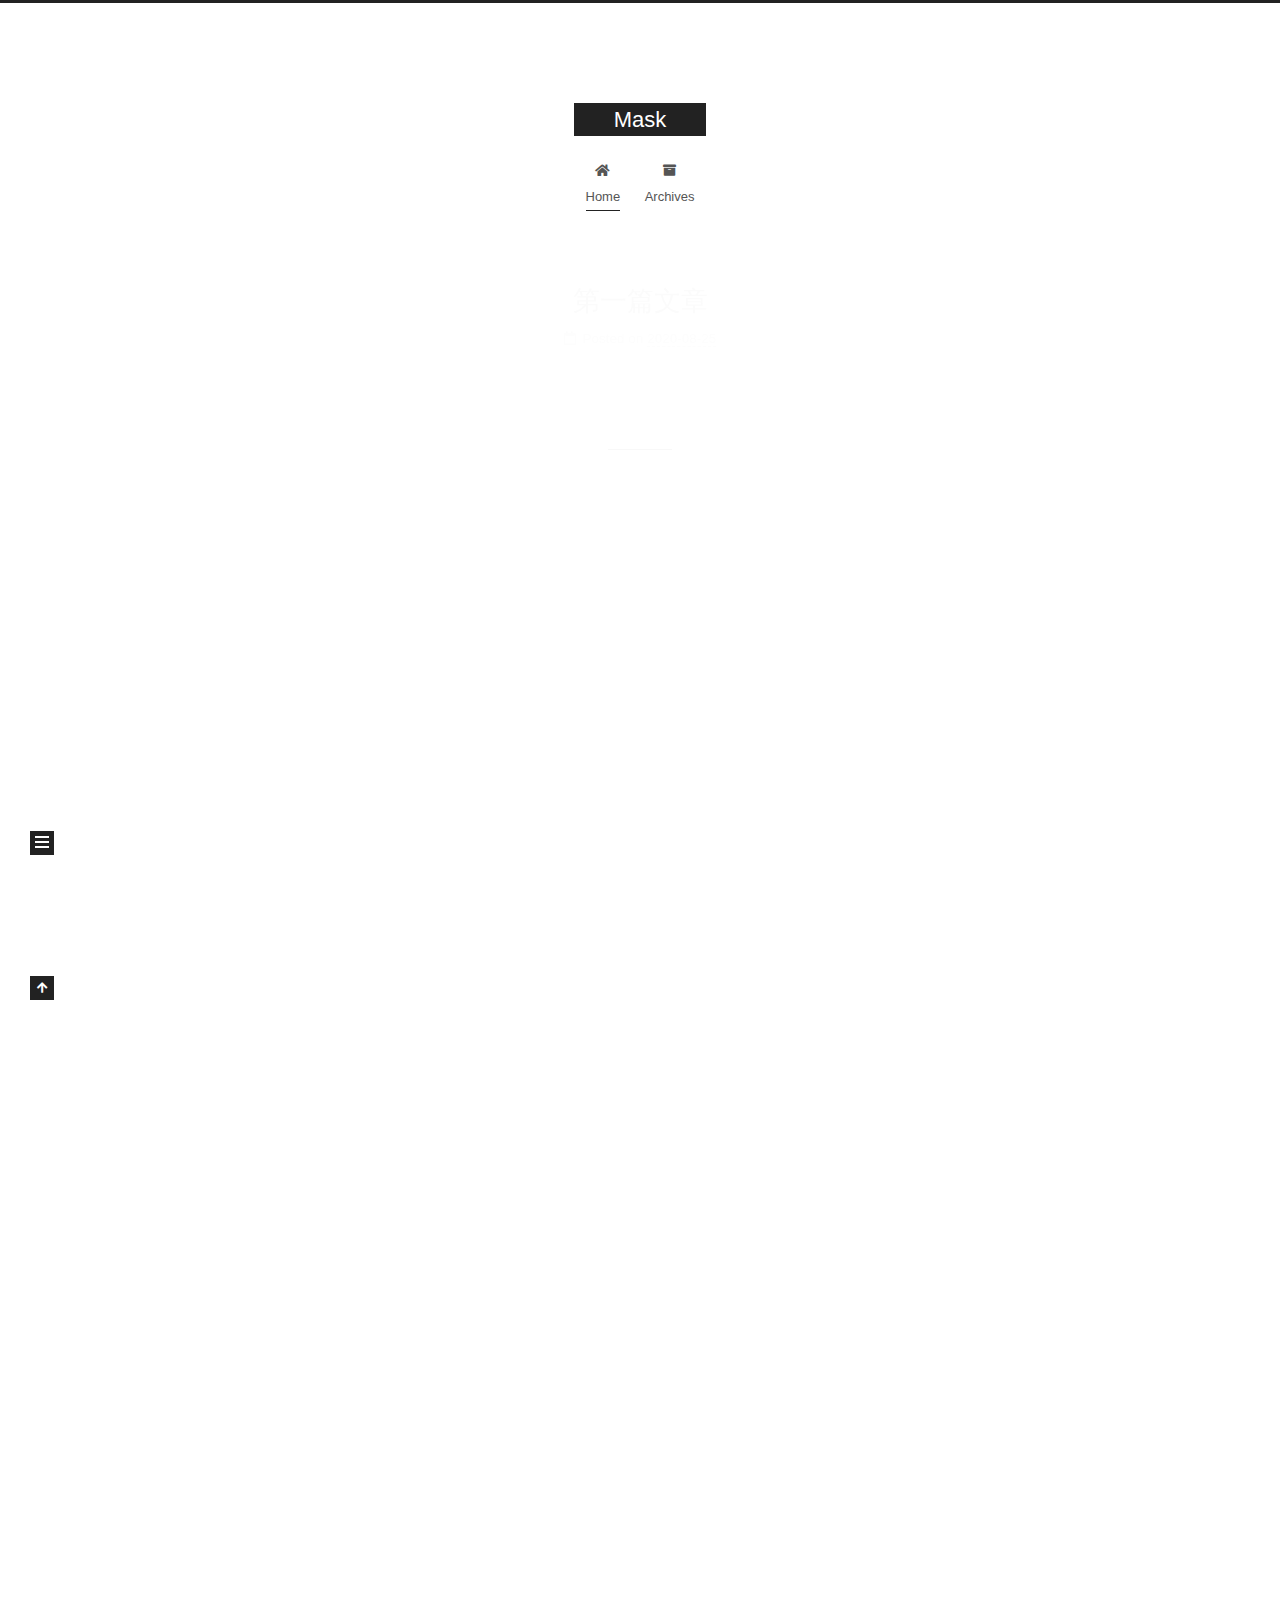
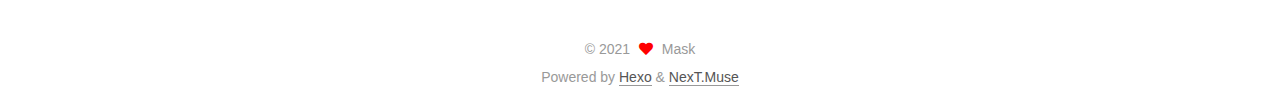
==== commit fa3c1c7d: "Site updated: 2021-03-11 10:28:04" ====
--- a/index.html
+++ b/index.html
@@ -1,12 +1,25 @@
 <!DOCTYPE html>
-<html>
+<html lang="zh-Hans">
 <head>
-  <meta charset="utf-8">
-  
-
-  
-  <title>Mask</title>
-  <meta name="viewport" content="width=device-width, initial-scale=1, maximum-scale=1">
+  <meta charset="UTF-8">
+<meta name="viewport" content="width=device-width, initial-scale=1, maximum-scale=2">
+<meta name="theme-color" content="#222">
+<meta name="generator" content="Hexo 5.1.1">
+  <link rel="apple-touch-icon" sizes="180x180" href="/images/apple-touch-icon-next.png">
+  <link rel="icon" type="image/png" sizes="32x32" href="/images/favicon-32x32-next.png">
+  <link rel="icon" type="image/png" sizes="16x16" href="/images/favicon-16x16-next.png">
+  <link rel="mask-icon" href="/images/logo.svg" color="#222">
+
+<link rel="stylesheet" href="/css/main.css">
+
+
+<link rel="stylesheet" href="/lib/font-awesome/css/all.min.css">
+
+<script id="hexo-configurations">
+    var NexT = window.NexT || {};
+    var CONFIG = {"hostname":"yoursite.com","root":"/","scheme":"Muse","version":"7.8.0","exturl":false,"sidebar":{"position":"left","display":"post","padding":18,"offset":12,"onmobile":false},"copycode":{"enable":false,"show_result":false,"style":null},"back2top":{"enable":true,"sidebar":false,"scrollpercent":false},"bookmark":{"enable":false,"color":"#222","save":"auto"},"fancybox":false,"mediumzoom":false,"lazyload":false,"pangu":false,"comments":{"style":"tabs","active":null,"storage":true,"lazyload":false,"nav":null},"algolia":{"hits":{"per_page":10},"labels":{"input_placeholder":"Search for Posts","hits_empty":"We didn't find any results for the search: ${query}","hits_stats":"${hits} results found in ${time} ms"}},"localsearch":{"enable":false,"trigger":"auto","top_n_per_article":1,"unescape":false,"preload":false},"motion":{"enable":true,"async":false,"transition":{"post_block":"fadeIn","post_header":"slideDownIn","post_body":"slideDownIn","coll_header":"slideLeftIn","sidebar":"slideUpIn"}}};
+  </script>
+
   <meta property="og:type" content="website">
 <meta property="og:title" content="Mask">
 <meta property="og:url" content="http://yoursite.com/index.html">
@@ -14,115 +27,220 @@
 <meta property="og:locale">
 <meta property="article:author" content="Mask">
 <meta name="twitter:card" content="summary">
-  
-    <link rel="alternate" href="/atom.xml" title="Mask" type="application/atom+xml">
-  
-  
-    <link rel="icon" href="/favicon.png">
-  
-  
-    <link href="//fonts.googleapis.com/css?family=Source+Code+Pro" rel="stylesheet" type="text/css">
-  
-  
-<link rel="stylesheet" href="/css/style.css">
-
-<meta name="generator" content="Hexo 5.1.1"></head>
-
-<body>
-  <div id="container">
-    <div id="wrap">
-      <header id="header">
-  <div id="banner"></div>
-  <div id="header-outer" class="outer">
-    <div id="header-title" class="inner">
-      <h1 id="logo-wrap">
-        <a href="/" id="logo">Mask</a>
-      </h1>
-      
+
+<link rel="canonical" href="http://yoursite.com/">
+
+
+<script id="page-configurations">
+  // https://hexo.io/docs/variables.html
+  CONFIG.page = {
+    sidebar: "",
+    isHome : true,
+    isPost : false,
+    lang   : 'zh-Hans'
+  };
+</script>
+
+  <title>Mask</title>
+  
+
+
+
+
+
+
+  <noscript>
+  <style>
+  .use-motion .brand,
+  .use-motion .menu-item,
+  .sidebar-inner,
+  .use-motion .post-block,
+  .use-motion .pagination,
+  .use-motion .comments,
+  .use-motion .post-header,
+  .use-motion .post-body,
+  .use-motion .collection-header { opacity: initial; }
+
+  .use-motion .site-title,
+  .use-motion .site-subtitle {
+    opacity: initial;
+    top: initial;
+  }
+
+  .use-motion .logo-line-before i { left: initial; }
+  .use-motion .logo-line-after i { right: initial; }
+  </style>
+</noscript>
+
+</head>
+
+<body itemscope itemtype="http://schema.org/WebPage">
+  <div class="container use-motion">
+    <div class="headband"></div>
+
+    <header class="header" itemscope itemtype="http://schema.org/WPHeader">
+      <div class="header-inner"><div class="site-brand-container">
+  <div class="site-nav-toggle">
+    <div class="toggle" aria-label="Toggle navigation bar">
+      <span class="toggle-line toggle-line-first"></span>
+      <span class="toggle-line toggle-line-middle"></span>
+      <span class="toggle-line toggle-line-last"></span>
     </div>
-    <div id="header-inner" class="inner">
-      <nav id="main-nav">
-        <a id="main-nav-toggle" class="nav-icon"></a>
-        
-          <a class="main-nav-link" href="/">Home</a>
-        
-          <a class="main-nav-link" href="/archives">Archives</a>
-        
-      </nav>
-      <nav id="sub-nav">
-        
-          <a id="nav-rss-link" class="nav-icon" href="/atom.xml" title="RSS Feed"></a>
-        
-        <a id="nav-search-btn" class="nav-icon" title="Search"></a>
-      </nav>
-      <div id="search-form-wrap">
-        <form action="//google.com/search" method="get" accept-charset="UTF-8" class="search-form"><input type="search" name="q" class="search-form-input" placeholder="Search"><button type="submit" class="search-form-submit">&#xF002;</button><input type="hidden" name="sitesearch" value="http://yoursite.com"></form>
-      </div>
+  </div>
+
+  <div class="site-meta">
+
+    <a href="/" class="brand" rel="start">
+      <span class="logo-line-before"><i></i></span>
+      <h1 class="site-title">Mask</h1>
+      <span class="logo-line-after"><i></i></span>
+    </a>
+  </div>
+
+  <div class="site-nav-right">
+    <div class="toggle popup-trigger">
     </div>
   </div>
-</header>
-      <div class="outer">
-        <section id="main">
-  
-    <article id="post-第一篇文章" class="article article-type-post" itemscope itemprop="blogPost">
-  <div class="article-meta">
-    <a href="/2020/08/25/%E7%AC%AC%E4%B8%80%E7%AF%87%E6%96%87%E7%AB%A0/" class="article-date">
-  <time datetime="2020-08-25T11:34:31.000Z" itemprop="datePublished">2020-08-25</time>
-</a>
-    
-  </div>
-  <div class="article-inner">
-    
-    
-      <header class="article-header">
-        
-  
-    <h1 itemprop="name">
-      <a class="article-title" href="/2020/08/25/%E7%AC%AC%E4%B8%80%E7%AF%87%E6%96%87%E7%AB%A0/">第一篇文章</a>
-    </h1>
-  
-
+</div>
+
+
+
+
+<nav class="site-nav">
+  <ul id="menu" class="main-menu menu">
+        <li class="menu-item menu-item-home">
+
+    <a href="/" rel="section"><i class="fa fa-home fa-fw"></i>Home</a>
+
+  </li>
+        <li class="menu-item menu-item-archives">
+
+    <a href="/archives/" rel="section"><i class="fa fa-archive fa-fw"></i>Archives</a>
+
+  </li>
+  </ul>
+</nav>
+
+
+
+
+</div>
+    </header>
+
+    
+  <div class="back-to-top">
+    <i class="fa fa-arrow-up"></i>
+    <span>0%</span>
+  </div>
+
+
+    <main class="main">
+      <div class="main-inner">
+        <div class="content-wrap">
+          
+
+          <div class="content index posts-expand">
+            
+      
+  
+  
+  <article itemscope itemtype="http://schema.org/Article" class="post-block" lang="zh-Hans">
+    <link itemprop="mainEntityOfPage" href="http://yoursite.com/2020/08/25/%E7%AC%AC%E4%B8%80%E7%AF%87%E6%96%87%E7%AB%A0/">
+
+    <span hidden itemprop="author" itemscope itemtype="http://schema.org/Person">
+      <meta itemprop="image" content="/images/avatar.gif">
+      <meta itemprop="name" content="Mask">
+      <meta itemprop="description" content="">
+    </span>
+
+    <span hidden itemprop="publisher" itemscope itemtype="http://schema.org/Organization">
+      <meta itemprop="name" content="Mask">
+    </span>
+      <header class="post-header">
+        <h2 class="post-title" itemprop="name headline">
+          
+            <a href="/2020/08/25/%E7%AC%AC%E4%B8%80%E7%AF%87%E6%96%87%E7%AB%A0/" class="post-title-link" itemprop="url">第一篇文章</a>
+        </h2>
+
+        <div class="post-meta">
+            <span class="post-meta-item">
+              <span class="post-meta-item-icon">
+                <i class="far fa-calendar"></i>
+              </span>
+              <span class="post-meta-item-text">Posted on</span>
+
+              <time title="Created: 2020-08-25 19:34:31" itemprop="dateCreated datePublished" datetime="2020-08-25T19:34:31+08:00">2020-08-25</time>
+            </span>
+
+          
+
+        </div>
       </header>
-    
-    <div class="article-entry" itemprop="articleBody">
-      
-        
+
+    
+    
+    
+    <div class="post-body" itemprop="articleBody">
+
+      
+          
       
     </div>
-    <footer class="article-footer">
-      <a data-url="http://yoursite.com/2020/08/25/%E7%AC%AC%E4%B8%80%E7%AF%87%E6%96%87%E7%AB%A0/" data-id="ckeoezgwn0001aqqbczo505qg" class="article-share-link">Share</a>
-      
-      
-    </footer>
-  </div>
-  
-</article>
-
-
-  
-    <article id="post-hello-world" class="article article-type-post" itemscope itemprop="blogPost">
-  <div class="article-meta">
-    <a href="/2019/12/26/hello-world/" class="article-date">
-  <time datetime="2019-12-26T11:13:41.111Z" itemprop="datePublished">2019-12-26</time>
-</a>
-    
-  </div>
-  <div class="article-inner">
-    
-    
-      <header class="article-header">
-        
-  
-    <h1 itemprop="name">
-      <a class="article-title" href="/2019/12/26/hello-world/">Hello World</a>
-    </h1>
-  
-
+
+    
+    
+    
+      <footer class="post-footer">
+        <div class="post-eof"></div>
+      </footer>
+  </article>
+  
+  
+  
+
+      
+  
+  
+  <article itemscope itemtype="http://schema.org/Article" class="post-block" lang="zh-Hans">
+    <link itemprop="mainEntityOfPage" href="http://yoursite.com/2019/12/26/hello-world/">
+
+    <span hidden itemprop="author" itemscope itemtype="http://schema.org/Person">
+      <meta itemprop="image" content="/images/avatar.gif">
+      <meta itemprop="name" content="Mask">
+      <meta itemprop="description" content="">
+    </span>
+
+    <span hidden itemprop="publisher" itemscope itemtype="http://schema.org/Organization">
+      <meta itemprop="name" content="Mask">
+    </span>
+      <header class="post-header">
+        <h2 class="post-title" itemprop="name headline">
+          
+            <a href="/2019/12/26/hello-world/" class="post-title-link" itemprop="url">Hello World</a>
+        </h2>
+
+        <div class="post-meta">
+            <span class="post-meta-item">
+              <span class="post-meta-item-icon">
+                <i class="far fa-calendar"></i>
+              </span>
+              <span class="post-meta-item-text">Posted on</span>
+
+              <time title="Created: 2019-12-26 19:13:41" itemprop="dateCreated datePublished" datetime="2019-12-26T19:13:41+08:00">2019-12-26</time>
+            </span>
+
+          
+
+        </div>
       </header>
-    
-    <div class="article-entry" itemprop="articleBody">
-      
-        <p>Welcome to <a target="_blank" rel="noopener" href="https://hexo.io/">Hexo</a>! This is your very first post. Check <a target="_blank" rel="noopener" href="https://hexo.io/docs/">documentation</a> for more info. If you get any problems when using Hexo, you can find the answer in <a target="_blank" rel="noopener" href="https://hexo.io/docs/troubleshooting.html">troubleshooting</a> or you can ask me on <a target="_blank" rel="noopener" href="https://github.com/hexojs/hexo/issues">GitHub</a>.</p>
+
+    
+    
+    
+    <div class="post-body" itemprop="articleBody">
+
+      
+          <p>Welcome to <a target="_blank" rel="noopener" href="https://hexo.io/">Hexo</a>! This is your very first post. Check <a target="_blank" rel="noopener" href="https://hexo.io/docs/">documentation</a> for more info. If you get any problems when using Hexo, you can find the answer in <a target="_blank" rel="noopener" href="https://hexo.io/docs/troubleshooting.html">troubleshooting</a> or you can ask me on <a target="_blank" rel="noopener" href="https://github.com/hexojs/hexo/issues">GitHub</a>.</p>
 <h2 id="Quick-Start"><a href="#Quick-Start" class="headerlink" title="Quick Start"></a>Quick Start</h2><h3 id="Create-a-new-post"><a href="#Create-a-new-post" class="headerlink" title="Create a new post"></a>Create a new post</h3><figure class="highlight bash"><table><tr><td class="gutter"><pre><span class="line">1</span><br></pre></td><td class="code"><pre><span class="line">$ hexo new <span class="string">&quot;My New Post&quot;</span></span><br></pre></td></tr></table></figure>
 
 <p>More info: <a target="_blank" rel="noopener" href="https://hexo.io/docs/writing.html">Writing</a></p>
@@ -138,99 +256,171 @@
 
       
     </div>
-    <footer class="article-footer">
-      <a data-url="http://yoursite.com/2019/12/26/hello-world/" data-id="ckeoezgwe0000aqqb8o6v6kv6" class="article-share-link">Share</a>
-      
-      
+
+    
+    
+    
+      <footer class="post-footer">
+        <div class="post-eof"></div>
+      </footer>
+  </article>
+  
+  
+  
+
+
+  
+
+
+
+          </div>
+          
+
+<script>
+  window.addEventListener('tabs:register', () => {
+    let { activeClass } = CONFIG.comments;
+    if (CONFIG.comments.storage) {
+      activeClass = localStorage.getItem('comments_active') || activeClass;
+    }
+    if (activeClass) {
+      let activeTab = document.querySelector(`a[href="#comment-${activeClass}"]`);
+      if (activeTab) {
+        activeTab.click();
+      }
+    }
+  });
+  if (CONFIG.comments.storage) {
+    window.addEventListener('tabs:click', event => {
+      if (!event.target.matches('.tabs-comment .tab-content .tab-pane')) return;
+      let commentClass = event.target.classList[1];
+      localStorage.setItem('comments_active', commentClass);
+    });
+  }
+</script>
+
+        </div>
+          
+  
+  <div class="toggle sidebar-toggle">
+    <span class="toggle-line toggle-line-first"></span>
+    <span class="toggle-line toggle-line-middle"></span>
+    <span class="toggle-line toggle-line-last"></span>
+  </div>
+
+  <aside class="sidebar">
+    <div class="sidebar-inner">
+
+      <ul class="sidebar-nav motion-element">
+        <li class="sidebar-nav-toc">
+          Table of Contents
+        </li>
+        <li class="sidebar-nav-overview">
+          Overview
+        </li>
+      </ul>
+
+      <!--noindex-->
+      <div class="post-toc-wrap sidebar-panel">
+      </div>
+      <!--/noindex-->
+
+      <div class="site-overview-wrap sidebar-panel">
+        <div class="site-author motion-element" itemprop="author" itemscope itemtype="http://schema.org/Person">
+  <p class="site-author-name" itemprop="name">Mask</p>
+  <div class="site-description" itemprop="description"></div>
+</div>
+<div class="site-state-wrap motion-element">
+  <nav class="site-state">
+      <div class="site-state-item site-state-posts">
+          <a href="/archives/">
+        
+          <span class="site-state-item-count">2</span>
+          <span class="site-state-item-name">posts</span>
+        </a>
+      </div>
+  </nav>
+</div>
+
+
+
+      </div>
+
+    </div>
+  </aside>
+  <div id="sidebar-dimmer"></div>
+
+
+      </div>
+    </main>
+
+    <footer class="footer">
+      <div class="footer-inner">
+        
+
+        
+
+<div class="copyright">
+  
+  &copy; 
+  <span itemprop="copyrightYear">2021</span>
+  <span class="with-love">
+    <i class="fa fa-heart"></i>
+  </span>
+  <span class="author" itemprop="copyrightHolder">Mask</span>
+</div>
+  <div class="powered-by">Powered by <a href="https://hexo.io/" class="theme-link" rel="noopener" target="_blank">Hexo</a> & <a href="https://muse.theme-next.org/" class="theme-link" rel="noopener" target="_blank">NexT.Muse</a>
+  </div>
+
+        
+
+
+
+
+
+
+
+
+      </div>
     </footer>
   </div>
-  
-</article>
-
-
-  
-
-
-</section>
-        
-          <aside id="sidebar">
-  
-    
-
-  
-    
-
-  
-    
-  
-    
-  <div class="widget-wrap">
-    <h3 class="widget-title">Archives</h3>
-    <div class="widget">
-      <ul class="archive-list"><li class="archive-list-item"><a class="archive-list-link" href="/archives/2020/08/">August 2020</a></li><li class="archive-list-item"><a class="archive-list-link" href="/archives/2019/12/">December 2019</a></li></ul>
-    </div>
-  </div>
-
-
-  
-    
-  <div class="widget-wrap">
-    <h3 class="widget-title">Recent Posts</h3>
-    <div class="widget">
-      <ul>
-        
-          <li>
-            <a href="/2020/08/25/%E7%AC%AC%E4%B8%80%E7%AF%87%E6%96%87%E7%AB%A0/">第一篇文章</a>
-          </li>
-        
-          <li>
-            <a href="/2019/12/26/hello-world/">Hello World</a>
-          </li>
-        
-      </ul>
-    </div>
-  </div>
-
-  
-</aside>
-        
-      </div>
-      <footer id="footer">
-  
-  <div class="outer">
-    <div id="footer-info" class="inner">
-      &copy; 2020 Mask<br>
-      Powered by <a href="http://hexo.io/" target="_blank">Hexo</a>
-    </div>
-  </div>
-</footer>
-    </div>
-    <nav id="mobile-nav">
-  
-    <a href="/" class="mobile-nav-link">Home</a>
-  
-    <a href="/archives" class="mobile-nav-link">Archives</a>
-  
-</nav>
-    
-
-<script src="//ajax.googleapis.com/ajax/libs/jquery/2.0.3/jquery.min.js"></script>
-
-
-  
-<link rel="stylesheet" href="/fancybox/jquery.fancybox.css">
-
-  
-<script src="/fancybox/jquery.fancybox.pack.js"></script>
-
-
-
-
-<script src="/js/script.js"></script>
-
-
-
-
-  </div>
+
+  
+  <script src="/lib/anime.min.js"></script>
+  <script src="/lib/velocity/velocity.min.js"></script>
+  <script src="/lib/velocity/velocity.ui.min.js"></script>
+
+<script src="/js/utils.js"></script>
+
+<script src="/js/motion.js"></script>
+
+
+<script src="/js/schemes/muse.js"></script>
+
+
+<script src="/js/next-boot.js"></script>
+
+
+
+
+  
+
+
+
+
+
+
+
+
+
+
+
+
+
+
+
+  
+
+  
+
 </body>
-</html>+</html>
--- a/css/main.css
+++ b/css/main.css
@@ -0,0 +1,2291 @@
+:root {
+  --body-bg-color: #fff;
+  --content-bg-color: #fff;
+  --card-bg-color: #f5f5f5;
+  --text-color: #555;
+  --blockquote-color: #666;
+  --link-color: #555;
+  --link-hover-color: #222;
+  --brand-color: #fff;
+  --brand-hover-color: #fff;
+  --table-row-odd-bg-color: #f9f9f9;
+  --table-row-hover-bg-color: #f5f5f5;
+  --menu-item-bg-color: #f5f5f5;
+  --btn-default-bg: #222;
+  --btn-default-color: #fff;
+  --btn-default-border-color: #222;
+  --btn-default-hover-bg: #fff;
+  --btn-default-hover-color: #222;
+  --btn-default-hover-border-color: #222;
+}
+html {
+  line-height: 1.15; /* 1 */
+  -webkit-text-size-adjust: 100%; /* 2 */
+}
+body {
+  margin: 0;
+}
+main {
+  display: block;
+}
+h1 {
+  font-size: 2em;
+  margin: 0.67em 0;
+}
+hr {
+  box-sizing: content-box; /* 1 */
+  height: 0; /* 1 */
+  overflow: visible; /* 2 */
+}
+pre {
+  font-family: monospace, monospace; /* 1 */
+  font-size: 1em; /* 2 */
+}
+a {
+  background: transparent;
+}
+abbr[title] {
+  border-bottom: none; /* 1 */
+  text-decoration: underline; /* 2 */
+  text-decoration: underline dotted; /* 2 */
+}
+b,
+strong {
+  font-weight: bolder;
+}
+code,
+kbd,
+samp {
+  font-family: monospace, monospace; /* 1 */
+  font-size: 1em; /* 2 */
+}
+small {
+  font-size: 80%;
+}
+sub,
+sup {
+  font-size: 75%;
+  line-height: 0;
+  position: relative;
+  vertical-align: baseline;
+}
+sub {
+  bottom: -0.25em;
+}
+sup {
+  top: -0.5em;
+}
+img {
+  border-style: none;
+}
+button,
+input,
+optgroup,
+select,
+textarea {
+  font-family: inherit; /* 1 */
+  font-size: 100%; /* 1 */
+  line-height: 1.15; /* 1 */
+  margin: 0; /* 2 */
+}
+button,
+input {
+/* 1 */
+  overflow: visible;
+}
+button,
+select {
+/* 1 */
+  text-transform: none;
+}
+button,
+[type='button'],
+[type='reset'],
+[type='submit'] {
+  -webkit-appearance: button;
+}
+button::-moz-focus-inner,
+[type='button']::-moz-focus-inner,
+[type='reset']::-moz-focus-inner,
+[type='submit']::-moz-focus-inner {
+  border-style: none;
+  padding: 0;
+}
+button:-moz-focusring,
+[type='button']:-moz-focusring,
+[type='reset']:-moz-focusring,
+[type='submit']:-moz-focusring {
+  outline: 1px dotted ButtonText;
+}
+fieldset {
+  padding: 0.35em 0.75em 0.625em;
+}
+legend {
+  box-sizing: border-box; /* 1 */
+  color: inherit; /* 2 */
+  display: table; /* 1 */
+  max-width: 100%; /* 1 */
+  padding: 0; /* 3 */
+  white-space: normal; /* 1 */
+}
+progress {
+  vertical-align: baseline;
+}
+textarea {
+  overflow: auto;
+}
+[type='checkbox'],
+[type='radio'] {
+  box-sizing: border-box; /* 1 */
+  padding: 0; /* 2 */
+}
+[type='number']::-webkit-inner-spin-button,
+[type='number']::-webkit-outer-spin-button {
+  height: auto;
+}
+[type='search'] {
+  outline-offset: -2px; /* 2 */
+  -webkit-appearance: textfield; /* 1 */
+}
+[type='search']::-webkit-search-decoration {
+  -webkit-appearance: none;
+}
+::-webkit-file-upload-button {
+  font: inherit; /* 2 */
+  -webkit-appearance: button; /* 1 */
+}
+details {
+  display: block;
+}
+summary {
+  display: list-item;
+}
+template {
+  display: none;
+}
+[hidden] {
+  display: none;
+}
+::selection {
+  background: #262a30;
+  color: #eee;
+}
+html,
+body {
+  height: 100%;
+}
+body {
+  background: var(--body-bg-color);
+  color: var(--text-color);
+  font-family: 'Lato', "PingFang SC", "Microsoft YaHei", sans-serif;
+  font-size: 1em;
+  line-height: 2;
+}
+@media (max-width: 991px) {
+  body {
+    padding-left: 0 !important;
+    padding-right: 0 !important;
+  }
+}
+h1,
+h2,
+h3,
+h4,
+h5,
+h6 {
+  font-family: 'Lato', "PingFang SC", "Microsoft YaHei", sans-serif;
+  font-weight: bold;
+  line-height: 1.5;
+  margin: 20px 0 15px;
+}
+h1 {
+  font-size: 1.5em;
+}
+h2 {
+  font-size: 1.375em;
+}
+h3 {
+  font-size: 1.25em;
+}
+h4 {
+  font-size: 1.125em;
+}
+h5 {
+  font-size: 1em;
+}
+h6 {
+  font-size: 0.875em;
+}
+p {
+  margin: 0 0 20px 0;
+}
+a,
+span.exturl {
+  border-bottom: 1px solid #999;
+  color: var(--link-color);
+  outline: 0;
+  text-decoration: none;
+  overflow-wrap: break-word;
+  word-wrap: break-word;
+  cursor: pointer;
+}
+a:hover,
+span.exturl:hover {
+  border-bottom-color: var(--link-hover-color);
+  color: var(--link-hover-color);
+}
+iframe,
+img,
+video {
+  display: block;
+  margin-left: auto;
+  margin-right: auto;
+  max-width: 100%;
+}
+hr {
+  background-image: repeating-linear-gradient(-45deg, #ddd, #ddd 4px, transparent 4px, transparent 8px);
+  border: 0;
+  height: 3px;
+  margin: 40px 0;
+}
+blockquote {
+  border-left: 4px solid #ddd;
+  color: var(--blockquote-color);
+  margin: 0;
+  padding: 0 15px;
+}
+blockquote cite::before {
+  content: '-';
+  padding: 0 5px;
+}
+dt {
+  font-weight: bold;
+}
+dd {
+  margin: 0;
+  padding: 0;
+}
+kbd {
+  background-color: #f5f5f5;
+  background-image: linear-gradient(#eee, #fff, #eee);
+  border: 1px solid #ccc;
+  border-radius: 0.2em;
+  box-shadow: 0.1em 0.1em 0.2em rgba(0,0,0,0.1);
+  color: #555;
+  font-family: inherit;
+  padding: 0.1em 0.3em;
+  white-space: nowrap;
+}
+.table-container {
+  overflow: auto;
+}
+table {
+  border-collapse: collapse;
+  border-spacing: 0;
+  font-size: 0.875em;
+  margin: 0 0 20px 0;
+  width: 100%;
+}
+tbody tr:nth-of-type(odd) {
+  background: var(--table-row-odd-bg-color);
+}
+tbody tr:hover {
+  background: var(--table-row-hover-bg-color);
+}
+caption,
+th,
+td {
+  font-weight: normal;
+  padding: 8px;
+  vertical-align: middle;
+}
+th,
+td {
+  border: 1px solid #ddd;
+  border-bottom: 3px solid #ddd;
+}
+th {
+  font-weight: 700;
+  padding-bottom: 10px;
+}
+td {
+  border-bottom-width: 1px;
+}
+.btn {
+  background: var(--btn-default-bg);
+  border: 2px solid var(--btn-default-border-color);
+  border-radius: 0;
+  color: var(--btn-default-color);
+  display: inline-block;
+  font-size: 0.875em;
+  line-height: 2;
+  padding: 0 20px;
+  text-decoration: none;
+  transition-property: background-color;
+  transition-delay: 0s;
+  transition-duration: 0.2s;
+  transition-timing-function: ease-in-out;
+}
+.btn:hover {
+  background: var(--btn-default-hover-bg);
+  border-color: var(--btn-default-hover-border-color);
+  color: var(--btn-default-hover-color);
+}
+.btn + .btn {
+  margin: 0 0 8px 8px;
+}
+.btn .fa-fw {
+  text-align: left;
+  width: 1.285714285714286em;
+}
+.toggle {
+  line-height: 0;
+}
+.toggle .toggle-line {
+  background: #fff;
+  display: inline-block;
+  height: 2px;
+  left: 0;
+  position: relative;
+  top: 0;
+  transition: all 0.4s;
+  vertical-align: top;
+  width: 100%;
+}
+.toggle .toggle-line:not(:first-child) {
+  margin-top: 3px;
+}
+.toggle.toggle-arrow .toggle-line-first {
+  left: 50%;
+  top: 2px;
+  transform: rotate(45deg);
+  width: 50%;
+}
+.toggle.toggle-arrow .toggle-line-middle {
+  left: 2px;
+  width: 90%;
+}
+.toggle.toggle-arrow .toggle-line-last {
+  left: 50%;
+  top: -2px;
+  transform: rotate(-45deg);
+  width: 50%;
+}
+.toggle.toggle-close .toggle-line-first {
+  transform: rotate(-45deg);
+  top: 5px;
+}
+.toggle.toggle-close .toggle-line-middle {
+  opacity: 0;
+}
+.toggle.toggle-close .toggle-line-last {
+  transform: rotate(45deg);
+  top: -5px;
+}
+.highlight,
+pre {
+  background: #f7f7f7;
+  color: #4d4d4c;
+  line-height: 1.6;
+  margin: 0 auto 20px;
+}
+pre,
+code {
+  font-family: consolas, Menlo, monospace, "PingFang SC", "Microsoft YaHei";
+}
+code {
+  background: #eee;
+  border-radius: 3px;
+  color: #555;
+  padding: 2px 4px;
+  overflow-wrap: break-word;
+  word-wrap: break-word;
+}
+.highlight *::selection {
+  background: #d6d6d6;
+}
+.highlight pre {
+  border: 0;
+  margin: 0;
+  padding: 10px 0;
+}
+.highlight table {
+  border: 0;
+  margin: 0;
+  width: auto;
+}
+.highlight td {
+  border: 0;
+  padding: 0;
+}
+.highlight figcaption {
+  background: #eff2f3;
+  color: #4d4d4c;
+  display: flex;
+  font-size: 0.875em;
+  justify-content: space-between;
+  line-height: 1.2;
+  padding: 0.5em;
+}
+.highlight figcaption a {
+  color: #4d4d4c;
+}
+.highlight figcaption a:hover {
+  border-bottom-color: #4d4d4c;
+}
+.highlight .gutter {
+  -moz-user-select: none;
+  -ms-user-select: none;
+  -webkit-user-select: none;
+  user-select: none;
+}
+.highlight .gutter pre {
+  background: #eff2f3;
+  color: #869194;
+  padding-left: 10px;
+  padding-right: 10px;
+  text-align: right;
+}
+.highlight .code pre {
+  background: #f7f7f7;
+  padding-left: 10px;
+  width: 100%;
+}
+.gist table {
+  width: auto;
+}
+.gist table td {
+  border: 0;
+}
+pre {
+  overflow: auto;
+  padding: 10px;
+}
+pre code {
+  background: none;
+  color: #4d4d4c;
+  font-size: 0.875em;
+  padding: 0;
+  text-shadow: none;
+}
+pre .deletion {
+  background: #fdd;
+}
+pre .addition {
+  background: #dfd;
+}
+pre .meta {
+  color: #eab700;
+  -moz-user-select: none;
+  -ms-user-select: none;
+  -webkit-user-select: none;
+  user-select: none;
+}
+pre .comment {
+  color: #8e908c;
+}
+pre .variable,
+pre .attribute,
+pre .tag,
+pre .name,
+pre .regexp,
+pre .ruby .constant,
+pre .xml .tag .title,
+pre .xml .pi,
+pre .xml .doctype,
+pre .html .doctype,
+pre .css .id,
+pre .css .class,
+pre .css .pseudo {
+  color: #c82829;
+}
+pre .number,
+pre .preprocessor,
+pre .built_in,
+pre .builtin-name,
+pre .literal,
+pre .params,
+pre .constant,
+pre .command {
+  color: #f5871f;
+}
+pre .ruby .class .title,
+pre .css .rules .attribute,
+pre .string,
+pre .symbol,
+pre .value,
+pre .inheritance,
+pre .header,
+pre .ruby .symbol,
+pre .xml .cdata,
+pre .special,
+pre .formula {
+  color: #718c00;
+}
+pre .title,
+pre .css .hexcolor {
+  color: #3e999f;
+}
+pre .function,
+pre .python .decorator,
+pre .python .title,
+pre .ruby .function .title,
+pre .ruby .title .keyword,
+pre .perl .sub,
+pre .javascript .title,
+pre .coffeescript .title {
+  color: #4271ae;
+}
+pre .keyword,
+pre .javascript .function {
+  color: #8959a8;
+}
+.blockquote-center {
+  border-left: none;
+  margin: 40px 0;
+  padding: 0;
+  position: relative;
+  text-align: center;
+}
+.blockquote-center .fa {
+  display: block;
+  opacity: 0.6;
+  position: absolute;
+  width: 100%;
+}
+.blockquote-center .fa-quote-left {
+  border-top: 1px solid #ccc;
+  text-align: left;
+  top: -20px;
+}
+.blockquote-center .fa-quote-right {
+  border-bottom: 1px solid #ccc;
+  text-align: right;
+  bottom: -20px;
+}
+.blockquote-center p,
+.blockquote-center div {
+  text-align: center;
+}
+.post-body .group-picture img {
+  margin: 0 auto;
+  padding: 0 3px;
+}
+.group-picture-row {
+  margin-bottom: 6px;
+  overflow: hidden;
+}
+.group-picture-column {
+  float: left;
+  margin-bottom: 10px;
+}
+.post-body .label {
+  color: #555;
+  display: inline;
+  padding: 0 2px;
+}
+.post-body .label.default {
+  background: #f0f0f0;
+}
+.post-body .label.primary {
+  background: #efe6f7;
+}
+.post-body .label.info {
+  background: #e5f2f8;
+}
+.post-body .label.success {
+  background: #e7f4e9;
+}
+.post-body .label.warning {
+  background: #fcf6e1;
+}
+.post-body .label.danger {
+  background: #fae8eb;
+}
+.post-body .tabs {
+  margin-bottom: 20px;
+}
+.post-body .tabs,
+.tabs-comment {
+  display: block;
+  padding-top: 10px;
+  position: relative;
+}
+.post-body .tabs ul.nav-tabs,
+.tabs-comment ul.nav-tabs {
+  display: flex;
+  flex-wrap: wrap;
+  margin: 0;
+  margin-bottom: -1px;
+  padding: 0;
+}
+@media (max-width: 413px) {
+  .post-body .tabs ul.nav-tabs,
+  .tabs-comment ul.nav-tabs {
+    display: block;
+    margin-bottom: 5px;
+  }
+}
+.post-body .tabs ul.nav-tabs li.tab,
+.tabs-comment ul.nav-tabs li.tab {
+  border-bottom: 1px solid #ddd;
+  border-left: 1px solid transparent;
+  border-right: 1px solid transparent;
+  border-top: 3px solid transparent;
+  flex-grow: 1;
+  list-style-type: none;
+  border-radius: 0 0 0 0;
+}
+@media (max-width: 413px) {
+  .post-body .tabs ul.nav-tabs li.tab,
+  .tabs-comment ul.nav-tabs li.tab {
+    border-bottom: 1px solid transparent;
+    border-left: 3px solid transparent;
+    border-right: 1px solid transparent;
+    border-top: 1px solid transparent;
+  }
+}
+@media (max-width: 413px) {
+  .post-body .tabs ul.nav-tabs li.tab,
+  .tabs-comment ul.nav-tabs li.tab {
+    border-radius: 0;
+  }
+}
+.post-body .tabs ul.nav-tabs li.tab a,
+.tabs-comment ul.nav-tabs li.tab a {
+  border-bottom: initial;
+  display: block;
+  line-height: 1.8;
+  outline: 0;
+  padding: 0.25em 0.75em;
+  text-align: center;
+  transition-delay: 0s;
+  transition-duration: 0.2s;
+  transition-timing-function: ease-out;
+}
+.post-body .tabs ul.nav-tabs li.tab a i,
+.tabs-comment ul.nav-tabs li.tab a i {
+  width: 1.285714285714286em;
+}
+.post-body .tabs ul.nav-tabs li.tab.active,
+.tabs-comment ul.nav-tabs li.tab.active {
+  border-bottom: 1px solid transparent;
+  border-left: 1px solid #ddd;
+  border-right: 1px solid #ddd;
+  border-top: 3px solid #fc6423;
+}
+@media (max-width: 413px) {
+  .post-body .tabs ul.nav-tabs li.tab.active,
+  .tabs-comment ul.nav-tabs li.tab.active {
+    border-bottom: 1px solid #ddd;
+    border-left: 3px solid #fc6423;
+    border-right: 1px solid #ddd;
+    border-top: 1px solid #ddd;
+  }
+}
+.post-body .tabs ul.nav-tabs li.tab.active a,
+.tabs-comment ul.nav-tabs li.tab.active a {
+  color: var(--link-color);
+  cursor: default;
+}
+.post-body .tabs .tab-content .tab-pane,
+.tabs-comment .tab-content .tab-pane {
+  border: 1px solid #ddd;
+  border-top: 0;
+  padding: 20px 20px 0 20px;
+  border-radius: 0;
+}
+.post-body .tabs .tab-content .tab-pane:not(.active),
+.tabs-comment .tab-content .tab-pane:not(.active) {
+  display: none;
+}
+.post-body .tabs .tab-content .tab-pane.active,
+.tabs-comment .tab-content .tab-pane.active {
+  display: block;
+}
+.post-body .tabs .tab-content .tab-pane.active:nth-of-type(1),
+.tabs-comment .tab-content .tab-pane.active:nth-of-type(1) {
+  border-radius: 0 0 0 0;
+}
+@media (max-width: 413px) {
+  .post-body .tabs .tab-content .tab-pane.active:nth-of-type(1),
+  .tabs-comment .tab-content .tab-pane.active:nth-of-type(1) {
+    border-radius: 0;
+  }
+}
+.post-body .note {
+  border-radius: 3px;
+  margin-bottom: 20px;
+  padding: 1em;
+  position: relative;
+  border: 1px solid #eee;
+  border-left-width: 5px;
+}
+.post-body .note h2,
+.post-body .note h3,
+.post-body .note h4,
+.post-body .note h5,
+.post-body .note h6 {
+  margin-top: 0;
+  border-bottom: initial;
+  margin-bottom: 0;
+  padding-top: 0;
+}
+.post-body .note p:first-child,
+.post-body .note ul:first-child,
+.post-body .note ol:first-child,
+.post-body .note table:first-child,
+.post-body .note pre:first-child,
+.post-body .note blockquote:first-child,
+.post-body .note img:first-child {
+  margin-top: 0;
+}
+.post-body .note p:last-child,
+.post-body .note ul:last-child,
+.post-body .note ol:last-child,
+.post-body .note table:last-child,
+.post-body .note pre:last-child,
+.post-body .note blockquote:last-child,
+.post-body .note img:last-child {
+  margin-bottom: 0;
+}
+.post-body .note.default {
+  border-left-color: #777;
+}
+.post-body .note.default h2,
+.post-body .note.default h3,
+.post-body .note.default h4,
+.post-body .note.default h5,
+.post-body .note.default h6 {
+  color: #777;
+}
+.post-body .note.primary {
+  border-left-color: #6f42c1;
+}
+.post-body .note.primary h2,
+.post-body .note.primary h3,
+.post-body .note.primary h4,
+.post-body .note.primary h5,
+.post-body .note.primary h6 {
+  color: #6f42c1;
+}
+.post-body .note.info {
+  border-left-color: #428bca;
+}
+.post-body .note.info h2,
+.post-body .note.info h3,
+.post-body .note.info h4,
+.post-body .note.info h5,
+.post-body .note.info h6 {
+  color: #428bca;
+}
+.post-body .note.success {
+  border-left-color: #5cb85c;
+}
+.post-body .note.success h2,
+.post-body .note.success h3,
+.post-body .note.success h4,
+.post-body .note.success h5,
+.post-body .note.success h6 {
+  color: #5cb85c;
+}
+.post-body .note.warning {
+  border-left-color: #f0ad4e;
+}
+.post-body .note.warning h2,
+.post-body .note.warning h3,
+.post-body .note.warning h4,
+.post-body .note.warning h5,
+.post-body .note.warning h6 {
+  color: #f0ad4e;
+}
+.post-body .note.danger {
+  border-left-color: #d9534f;
+}
+.post-body .note.danger h2,
+.post-body .note.danger h3,
+.post-body .note.danger h4,
+.post-body .note.danger h5,
+.post-body .note.danger h6 {
+  color: #d9534f;
+}
+.pagination .prev,
+.pagination .next,
+.pagination .page-number,
+.pagination .space {
+  display: inline-block;
+  margin: 0 10px;
+  padding: 0 11px;
+  position: relative;
+  top: -1px;
+}
+@media (max-width: 767px) {
+  .pagination .prev,
+  .pagination .next,
+  .pagination .page-number,
+  .pagination .space {
+    margin: 0 5px;
+  }
+}
+.pagination {
+  border-top: 1px solid #eee;
+  margin: 120px 0 0;
+  text-align: center;
+}
+.pagination .prev,
+.pagination .next,
+.pagination .page-number {
+  border-bottom: 0;
+  border-top: 1px solid #eee;
+  transition-property: border-color;
+  transition-delay: 0s;
+  transition-duration: 0.2s;
+  transition-timing-function: ease-in-out;
+}
+.pagination .prev:hover,
+.pagination .next:hover,
+.pagination .page-number:hover {
+  border-top-color: #222;
+}
+.pagination .space {
+  margin: 0;
+  padding: 0;
+}
+.pagination .prev {
+  margin-left: 0;
+}
+.pagination .next {
+  margin-right: 0;
+}
+.pagination .page-number.current {
+  background: #ccc;
+  border-top-color: #ccc;
+  color: #fff;
+}
+@media (max-width: 767px) {
+  .pagination {
+    border-top: none;
+  }
+  .pagination .prev,
+  .pagination .next,
+  .pagination .page-number {
+    border-bottom: 1px solid #eee;
+    border-top: 0;
+    margin-bottom: 10px;
+    padding: 0 10px;
+  }
+  .pagination .prev:hover,
+  .pagination .next:hover,
+  .pagination .page-number:hover {
+    border-bottom-color: #222;
+  }
+}
+.comments {
+  margin-top: 60px;
+  overflow: hidden;
+}
+.comment-button-group {
+  display: flex;
+  flex-wrap: wrap-reverse;
+  justify-content: center;
+  margin: 1em 0;
+}
+.comment-button-group .comment-button {
+  margin: 0.1em 0.2em;
+}
+.comment-button-group .comment-button.active {
+  background: var(--btn-default-hover-bg);
+  border-color: var(--btn-default-hover-border-color);
+  color: var(--btn-default-hover-color);
+}
+.comment-position {
+  display: none;
+}
+.comment-position.active {
+  display: block;
+}
+.tabs-comment {
+  background: var(--content-bg-color);
+  margin-top: 4em;
+  padding-top: 0;
+}
+.tabs-comment .comments {
+  border: 0;
+  box-shadow: none;
+  margin-top: 0;
+  padding-top: 0;
+}
+.container {
+  min-height: 100%;
+  position: relative;
+}
+.main-inner {
+  margin: 0 auto;
+  width: 700px;
+}
+@media (min-width: 1200px) {
+  .main-inner {
+    width: 800px;
+  }
+}
+@media (min-width: 1600px) {
+  .main-inner {
+    width: 900px;
+  }
+}
+@media (max-width: 767px) {
+  .content-wrap {
+    padding: 0 20px;
+  }
+}
+.header {
+  background: transparent;
+}
+.header-inner {
+  margin: 0 auto;
+  width: 700px;
+}
+@media (min-width: 1200px) {
+  .header-inner {
+    width: 800px;
+  }
+}
+@media (min-width: 1600px) {
+  .header-inner {
+    width: 900px;
+  }
+}
+.site-brand-container {
+  display: flex;
+  flex-shrink: 0;
+  padding: 0 10px;
+}
+.headband {
+  background: #222;
+  height: 3px;
+}
+.site-meta {
+  flex-grow: 1;
+  text-align: center;
+}
+@media (max-width: 767px) {
+  .site-meta {
+    text-align: center;
+  }
+}
+.brand {
+  border-bottom: none;
+  color: var(--brand-color);
+  display: inline-block;
+  line-height: 1.375em;
+  padding: 0 40px;
+  position: relative;
+}
+.brand:hover {
+  color: var(--brand-hover-color);
+}
+.site-title {
+  font-family: 'Lato', "PingFang SC", "Microsoft YaHei", sans-serif;
+  font-size: 1.375em;
+  font-weight: normal;
+  margin: 0;
+}
+.site-subtitle {
+  color: #999;
+  font-size: 0.8125em;
+  margin: 10px 0;
+}
+.use-motion .brand {
+  opacity: 0;
+}
+.use-motion .site-title,
+.use-motion .site-subtitle,
+.use-motion .custom-logo-image {
+  opacity: 0;
+  position: relative;
+  top: -10px;
+}
+.site-nav-toggle,
+.site-nav-right {
+  display: none;
+}
+@media (max-width: 767px) {
+  .site-nav-toggle,
+  .site-nav-right {
+    display: flex;
+    flex-direction: column;
+    justify-content: center;
+  }
+}
+.site-nav-toggle .toggle,
+.site-nav-right .toggle {
+  color: var(--text-color);
+  padding: 10px;
+  width: 22px;
+}
+.site-nav-toggle .toggle .toggle-line,
+.site-nav-right .toggle .toggle-line {
+  background: var(--text-color);
+  border-radius: 1px;
+}
+.site-nav {
+  display: block;
+}
+@media (max-width: 767px) {
+  .site-nav {
+    clear: both;
+    display: none;
+  }
+}
+.site-nav.site-nav-on {
+  display: block;
+}
+.menu {
+  margin-top: 20px;
+  padding-left: 0;
+  text-align: center;
+}
+.menu-item {
+  display: inline-block;
+  list-style: none;
+  margin: 0 10px;
+}
+@media (max-width: 767px) {
+  .menu-item {
+    display: block;
+    margin-top: 10px;
+  }
+  .menu-item.menu-item-search {
+    display: none;
+  }
+}
+.menu-item a,
+.menu-item span.exturl {
+  border-bottom: 0;
+  display: block;
+  font-size: 0.8125em;
+  transition-property: border-color;
+  transition-delay: 0s;
+  transition-duration: 0.2s;
+  transition-timing-function: ease-in-out;
+}
+@media (hover: none) {
+  .menu-item a:hover,
+  .menu-item span.exturl:hover {
+    border-bottom-color: transparent !important;
+  }
+}
+.menu-item .fa,
+.menu-item .fab,
+.menu-item .far,
+.menu-item .fas {
+  margin-right: 8px;
+}
+.menu-item .badge {
+  display: inline-block;
+  font-weight: bold;
+  line-height: 1;
+  margin-left: 0.35em;
+  margin-top: 0.35em;
+  text-align: center;
+  white-space: nowrap;
+}
+@media (max-width: 767px) {
+  .menu-item .badge {
+    float: right;
+    margin-left: 0;
+  }
+}
+.menu-item-active a,
+.menu .menu-item a:hover,
+.menu .menu-item span.exturl:hover {
+  background: var(--menu-item-bg-color);
+}
+.use-motion .menu-item {
+  opacity: 0;
+}
+.sidebar {
+  background: #222;
+  bottom: 0;
+  box-shadow: inset 0 2px 6px #000;
+  position: fixed;
+  top: 0;
+}
+@media (max-width: 991px) {
+  .sidebar {
+    display: none;
+  }
+}
+.sidebar-inner {
+  color: #999;
+  padding: 18px 10px;
+  text-align: center;
+}
+.cc-license {
+  margin-top: 10px;
+  text-align: center;
+}
+.cc-license .cc-opacity {
+  border-bottom: none;
+  opacity: 0.7;
+}
+.cc-license .cc-opacity:hover {
+  opacity: 0.9;
+}
+.cc-license img {
+  display: inline-block;
+}
+.site-author-image {
+  border: 2px solid #333;
+  display: block;
+  margin: 0 auto;
+  max-width: 96px;
+  padding: 2px;
+}
+.site-author-name {
+  color: #f5f5f5;
+  font-weight: normal;
+  margin: 5px 0 0;
+  text-align: center;
+}
+.site-description {
+  color: #999;
+  font-size: 1em;
+  margin-top: 5px;
+  text-align: center;
+}
+.links-of-author {
+  margin-top: 15px;
+}
+.links-of-author a,
+.links-of-author span.exturl {
+  border-bottom-color: #555;
+  display: inline-block;
+  font-size: 0.8125em;
+  margin-bottom: 10px;
+  margin-right: 10px;
+  vertical-align: middle;
+}
+.links-of-author a::before,
+.links-of-author span.exturl::before {
+  background: #0a62ff;
+  border-radius: 50%;
+  content: ' ';
+  display: inline-block;
+  height: 4px;
+  margin-right: 3px;
+  vertical-align: middle;
+  width: 4px;
+}
+.sidebar-button {
+  margin-top: 15px;
+}
+.sidebar-button a {
+  border: 1px solid #fc6423;
+  border-radius: 4px;
+  color: #fc6423;
+  display: inline-block;
+  padding: 0 15px;
+}
+.sidebar-button a .fa,
+.sidebar-button a .fab,
+.sidebar-button a .far,
+.sidebar-button a .fas {
+  margin-right: 5px;
+}
+.sidebar-button a:hover {
+  background: #fc6423;
+  border: 1px solid #fc6423;
+  color: #fff;
+}
+.sidebar-button a:hover .fa,
+.sidebar-button a:hover .fab,
+.sidebar-button a:hover .far,
+.sidebar-button a:hover .fas {
+  color: #fff;
+}
+.links-of-blogroll {
+  font-size: 0.8125em;
+  margin-top: 10px;
+}
+.links-of-blogroll-title {
+  font-size: 0.875em;
+  font-weight: 600;
+  margin-top: 0;
+}
+.links-of-blogroll-list {
+  list-style: none;
+  margin: 0;
+  padding: 0;
+}
+#sidebar-dimmer {
+  display: none;
+}
+@media (max-width: 767px) {
+  #sidebar-dimmer {
+    background: #000;
+    display: block;
+    height: 100%;
+    left: 100%;
+    opacity: 0;
+    position: fixed;
+    top: 0;
+    width: 100%;
+    z-index: 1100;
+  }
+  .sidebar-active + #sidebar-dimmer {
+    opacity: 0.7;
+    transform: translateX(-100%);
+    transition: opacity 0.5s;
+  }
+}
+.sidebar-nav {
+  margin: 0;
+  padding-bottom: 20px;
+  padding-left: 0;
+}
+.sidebar-nav li {
+  border-bottom: 1px solid transparent;
+  color: #666;
+  cursor: pointer;
+  display: inline-block;
+  font-size: 0.875em;
+}
+.sidebar-nav li.sidebar-nav-overview {
+  margin-left: 10px;
+}
+.sidebar-nav li:hover {
+  color: #f5f5f5;
+}
+.sidebar-nav .sidebar-nav-active {
+  border-bottom-color: #87daff;
+  color: #87daff;
+}
+.sidebar-nav .sidebar-nav-active:hover {
+  color: #87daff;
+}
+.sidebar-panel {
+  display: none;
+  overflow-x: hidden;
+  overflow-y: auto;
+}
+.sidebar-panel-active {
+  display: block;
+}
+.sidebar-toggle {
+  background: #222;
+  bottom: 45px;
+  cursor: pointer;
+  height: 14px;
+  left: 30px;
+  padding: 5px;
+  position: fixed;
+  width: 14px;
+  z-index: 1300;
+}
+@media (max-width: 991px) {
+  .sidebar-toggle {
+    left: 20px;
+    opacity: 0.8;
+    display: none;
+  }
+}
+.sidebar-toggle:hover .toggle-line {
+  background: #87daff;
+}
+.post-toc {
+  font-size: 0.875em;
+}
+.post-toc ol {
+  list-style: none;
+  margin: 0;
+  padding: 0 2px 5px 10px;
+  text-align: left;
+}
+.post-toc ol > ol {
+  padding-left: 0;
+}
+.post-toc ol a {
+  transition-property: all;
+  transition-delay: 0s;
+  transition-duration: 0.2s;
+  transition-timing-function: ease-in-out;
+}
+.post-toc .nav-item {
+  line-height: 1.8;
+  overflow: hidden;
+  text-overflow: ellipsis;
+  white-space: nowrap;
+}
+.post-toc .nav .nav-child {
+  display: none;
+}
+.post-toc .nav .active > .nav-child {
+  display: block;
+}
+.post-toc .nav .active-current > .nav-child {
+  display: block;
+}
+.post-toc .nav .active-current > .nav-child > .nav-item {
+  display: block;
+}
+.post-toc .nav .active > a {
+  border-bottom-color: #87daff;
+  color: #87daff;
+}
+.post-toc .nav .active-current > a {
+  color: #87daff;
+}
+.post-toc .nav .active-current > a:hover {
+  color: #87daff;
+}
+.site-state {
+  display: flex;
+  justify-content: center;
+  line-height: 1.4;
+  margin-top: 10px;
+  overflow: hidden;
+  text-align: center;
+  white-space: nowrap;
+}
+.site-state-item {
+  padding: 0 15px;
+}
+.site-state-item:not(:first-child) {
+  border-left: 1px solid #333;
+}
+.site-state-item a {
+  border-bottom: none;
+}
+.site-state-item-count {
+  display: block;
+  font-size: 1.25em;
+  font-weight: 600;
+  text-align: center;
+}
+.site-state-item-name {
+  color: inherit;
+  font-size: 0.875em;
+}
+.footer {
+  color: #999;
+  font-size: 0.875em;
+  padding: 20px 0;
+}
+.footer.footer-fixed {
+  bottom: 0;
+  left: 0;
+  position: absolute;
+  right: 0;
+}
+.footer-inner {
+  box-sizing: border-box;
+  margin: 0 auto;
+  text-align: center;
+  width: 700px;
+}
+@media (min-width: 1200px) {
+  .footer-inner {
+    width: 800px;
+  }
+}
+@media (min-width: 1600px) {
+  .footer-inner {
+    width: 900px;
+  }
+}
+.languages {
+  display: inline-block;
+  font-size: 1.125em;
+  position: relative;
+}
+.languages .lang-select-label span {
+  margin: 0 0.5em;
+}
+.languages .lang-select {
+  height: 100%;
+  left: 0;
+  opacity: 0;
+  position: absolute;
+  top: 0;
+  width: 100%;
+}
+.with-love {
+  color: #ff0000;
+  display: inline-block;
+  margin: 0 5px;
+}
+.powered-by,
+.theme-info {
+  display: inline-block;
+}
+@-moz-keyframes iconAnimate {
+  0%, 100% {
+    transform: scale(1);
+  }
+  10%, 30% {
+    transform: scale(0.9);
+  }
+  20%, 40%, 60%, 80% {
+    transform: scale(1.1);
+  }
+  50%, 70% {
+    transform: scale(1.1);
+  }
+}
+@-webkit-keyframes iconAnimate {
+  0%, 100% {
+    transform: scale(1);
+  }
+  10%, 30% {
+    transform: scale(0.9);
+  }
+  20%, 40%, 60%, 80% {
+    transform: scale(1.1);
+  }
+  50%, 70% {
+    transform: scale(1.1);
+  }
+}
+@-o-keyframes iconAnimate {
+  0%, 100% {
+    transform: scale(1);
+  }
+  10%, 30% {
+    transform: scale(0.9);
+  }
+  20%, 40%, 60%, 80% {
+    transform: scale(1.1);
+  }
+  50%, 70% {
+    transform: scale(1.1);
+  }
+}
+@keyframes iconAnimate {
+  0%, 100% {
+    transform: scale(1);
+  }
+  10%, 30% {
+    transform: scale(0.9);
+  }
+  20%, 40%, 60%, 80% {
+    transform: scale(1.1);
+  }
+  50%, 70% {
+    transform: scale(1.1);
+  }
+}
+.back-to-top {
+  font-size: 12px;
+  text-align: center;
+  transition-delay: 0s;
+  transition-duration: 0.2s;
+  transition-timing-function: ease-in-out;
+}
+.back-to-top {
+  background: #222;
+  bottom: -100px;
+  box-sizing: border-box;
+  color: #fff;
+  cursor: pointer;
+  left: 30px;
+  opacity: 1;
+  padding: 0 6px;
+  position: fixed;
+  transition-property: bottom;
+  z-index: 1300;
+  width: 24px;
+}
+.back-to-top span {
+  display: none;
+}
+.back-to-top:hover {
+  color: #87daff;
+}
+.back-to-top.back-to-top-on {
+  bottom: 19px;
+}
+@media (max-width: 991px) {
+  .back-to-top {
+    left: 20px;
+    opacity: 0.8;
+  }
+}
+.post-body {
+  font-family: 'Lato', "PingFang SC", "Microsoft YaHei", sans-serif;
+  overflow-wrap: break-word;
+  word-wrap: break-word;
+}
+@media (min-width: 1200px) {
+  .post-body {
+    font-size: 1.125em;
+  }
+}
+.post-body .exturl .fa {
+  font-size: 0.875em;
+  margin-left: 4px;
+}
+.post-body .image-caption,
+.post-body .figure .caption {
+  color: #999;
+  font-size: 0.875em;
+  font-weight: bold;
+  line-height: 1;
+  margin: -20px auto 15px;
+  text-align: center;
+}
+.post-sticky-flag {
+  display: inline-block;
+  transform: rotate(30deg);
+}
+.post-button {
+  margin-top: 40px;
+  text-align: center;
+}
+.use-motion .post-block,
+.use-motion .pagination,
+.use-motion .comments {
+  opacity: 0;
+}
+.use-motion .post-header {
+  opacity: 0;
+}
+.use-motion .post-body {
+  opacity: 0;
+}
+.use-motion .collection-header {
+  opacity: 0;
+}
+.posts-collapse {
+  margin-left: 35px;
+  position: relative;
+}
+@media (max-width: 767px) {
+  .posts-collapse {
+    margin-left: 0px;
+    margin-right: 0px;
+  }
+}
+.posts-collapse .collection-title {
+  font-size: 1.125em;
+  position: relative;
+}
+.posts-collapse .collection-title::before {
+  background: #999;
+  border: 1px solid #fff;
+  border-radius: 50%;
+  content: ' ';
+  height: 10px;
+  left: 0;
+  margin-left: -6px;
+  margin-top: -4px;
+  position: absolute;
+  top: 50%;
+  width: 10px;
+}
+.posts-collapse .collection-year {
+  font-size: 1.5em;
+  font-weight: bold;
+  margin: 60px 0;
+  position: relative;
+}
+.posts-collapse .collection-year::before {
+  background: #bbb;
+  border-radius: 50%;
+  content: ' ';
+  height: 8px;
+  left: 0;
+  margin-left: -4px;
+  margin-top: -4px;
+  position: absolute;
+  top: 50%;
+  width: 8px;
+}
+.posts-collapse .collection-header {
+  display: block;
+  margin: 0 0 0 20px;
+}
+.posts-collapse .collection-header small {
+  color: #bbb;
+  margin-left: 5px;
+}
+.posts-collapse .post-header {
+  border-bottom: 1px dashed #ccc;
+  margin: 30px 0;
+  padding-left: 15px;
+  position: relative;
+  transition-property: border;
+  transition-delay: 0s;
+  transition-duration: 0.2s;
+  transition-timing-function: ease-in-out;
+}
+.posts-collapse .post-header::before {
+  background: #bbb;
+  border: 1px solid #fff;
+  border-radius: 50%;
+  content: ' ';
+  height: 6px;
+  left: 0;
+  margin-left: -4px;
+  position: absolute;
+  top: 0.75em;
+  transition-property: background;
+  width: 6px;
+  transition-delay: 0s;
+  transition-duration: 0.2s;
+  transition-timing-function: ease-in-out;
+}
+.posts-collapse .post-header:hover {
+  border-bottom-color: #666;
+}
+.posts-collapse .post-header:hover::before {
+  background: #222;
+}
+.posts-collapse .post-meta {
+  display: inline;
+  font-size: 0.75em;
+  margin-right: 10px;
+}
+.posts-collapse .post-title {
+  display: inline;
+}
+.posts-collapse .post-title a,
+.posts-collapse .post-title span.exturl {
+  border-bottom: none;
+  color: var(--link-color);
+}
+.posts-collapse .post-title .fa-external-link-alt {
+  font-size: 0.875em;
+  margin-left: 5px;
+}
+.posts-collapse::before {
+  background: #f5f5f5;
+  content: ' ';
+  height: 100%;
+  left: 0;
+  margin-left: -2px;
+  position: absolute;
+  top: 1.25em;
+  width: 4px;
+}
+.post-eof {
+  background: #ccc;
+  height: 1px;
+  margin: 80px auto 60px;
+  text-align: center;
+  width: 8%;
+}
+.post-block:last-of-type .post-eof {
+  display: none;
+}
+.content {
+  padding-top: 40px;
+}
+@media (min-width: 992px) {
+  .post-body {
+    text-align: justify;
+  }
+}
+@media (max-width: 991px) {
+  .post-body {
+    text-align: justify;
+  }
+}
+.post-body h1,
+.post-body h2,
+.post-body h3,
+.post-body h4,
+.post-body h5,
+.post-body h6 {
+  padding-top: 10px;
+}
+.post-body h1 .header-anchor,
+.post-body h2 .header-anchor,
+.post-body h3 .header-anchor,
+.post-body h4 .header-anchor,
+.post-body h5 .header-anchor,
+.post-body h6 .header-anchor {
+  border-bottom-style: none;
+  color: #ccc;
+  float: right;
+  margin-left: 10px;
+  visibility: hidden;
+}
+.post-body h1 .header-anchor:hover,
+.post-body h2 .header-anchor:hover,
+.post-body h3 .header-anchor:hover,
+.post-body h4 .header-anchor:hover,
+.post-body h5 .header-anchor:hover,
+.post-body h6 .header-anchor:hover {
+  color: inherit;
+}
+.post-body h1:hover .header-anchor,
+.post-body h2:hover .header-anchor,
+.post-body h3:hover .header-anchor,
+.post-body h4:hover .header-anchor,
+.post-body h5:hover .header-anchor,
+.post-body h6:hover .header-anchor {
+  visibility: visible;
+}
+.post-body iframe,
+.post-body img,
+.post-body video {
+  margin-bottom: 20px;
+}
+.post-body .video-container {
+  height: 0;
+  margin-bottom: 20px;
+  overflow: hidden;
+  padding-top: 75%;
+  position: relative;
+  width: 100%;
+}
+.post-body .video-container iframe,
+.post-body .video-container object,
+.post-body .video-container embed {
+  height: 100%;
+  left: 0;
+  margin: 0;
+  position: absolute;
+  top: 0;
+  width: 100%;
+}
+.post-gallery {
+  align-items: center;
+  display: grid;
+  grid-gap: 10px;
+  grid-template-columns: 1fr 1fr 1fr;
+  margin-bottom: 20px;
+}
+@media (max-width: 767px) {
+  .post-gallery {
+    grid-template-columns: 1fr 1fr;
+  }
+}
+.post-gallery a {
+  border: 0;
+}
+.post-gallery img {
+  margin: 0;
+}
+.posts-expand .post-header {
+  font-size: 1.125em;
+}
+.posts-expand .post-title {
+  font-size: 1.5em;
+  font-weight: normal;
+  margin: initial;
+  text-align: center;
+  overflow-wrap: break-word;
+  word-wrap: break-word;
+}
+.posts-expand .post-title-link {
+  border-bottom: none;
+  color: var(--link-color);
+  display: inline-block;
+  position: relative;
+  vertical-align: top;
+}
+.posts-expand .post-title-link::before {
+  background: var(--link-color);
+  bottom: 0;
+  content: '';
+  height: 2px;
+  left: 0;
+  position: absolute;
+  transform: scaleX(0);
+  visibility: hidden;
+  width: 100%;
+  transition-delay: 0s;
+  transition-duration: 0.2s;
+  transition-timing-function: ease-in-out;
+}
+.posts-expand .post-title-link:hover::before {
+  transform: scaleX(1);
+  visibility: visible;
+}
+.posts-expand .post-title-link .fa-external-link-alt {
+  font-size: 0.875em;
+  margin-left: 5px;
+}
+.posts-expand .post-meta {
+  color: #999;
+  font-family: 'Lato', "PingFang SC", "Microsoft YaHei", sans-serif;
+  font-size: 0.75em;
+  margin: 3px 0 60px 0;
+  text-align: center;
+}
+.posts-expand .post-meta .post-description {
+  font-size: 0.875em;
+  margin-top: 2px;
+}
+.posts-expand .post-meta time {
+  border-bottom: 1px dashed #999;
+  cursor: pointer;
+}
+.post-meta .post-meta-item + .post-meta-item::before {
+  content: '|';
+  margin: 0 0.5em;
+}
+.post-meta-divider {
+  margin: 0 0.5em;
+}
+.post-meta-item-icon {
+  margin-right: 3px;
+}
+@media (max-width: 991px) {
+  .post-meta-item-icon {
+    display: inline-block;
+  }
+}
+@media (max-width: 991px) {
+  .post-meta-item-text {
+    display: none;
+  }
+}
+.post-nav {
+  border-top: 1px solid #eee;
+  display: flex;
+  justify-content: space-between;
+  margin-top: 15px;
+  padding: 10px 5px 0;
+}
+.post-nav-item {
+  flex: 1;
+}
+.post-nav-item a {
+  border-bottom: none;
+  display: block;
+  font-size: 0.875em;
+  line-height: 1.6;
+  position: relative;
+}
+.post-nav-item a:active {
+  top: 2px;
+}
+.post-nav-item .fa {
+  font-size: 0.75em;
+}
+.post-nav-item:first-child {
+  margin-right: 15px;
+}
+.post-nav-item:first-child .fa {
+  margin-right: 5px;
+}
+.post-nav-item:last-child {
+  margin-left: 15px;
+  text-align: right;
+}
+.post-nav-item:last-child .fa {
+  margin-left: 5px;
+}
+.rtl.post-body p,
+.rtl.post-body a,
+.rtl.post-body h1,
+.rtl.post-body h2,
+.rtl.post-body h3,
+.rtl.post-body h4,
+.rtl.post-body h5,
+.rtl.post-body h6,
+.rtl.post-body li,
+.rtl.post-body ul,
+.rtl.post-body ol {
+  direction: rtl;
+  font-family: UKIJ Ekran;
+}
+.rtl.post-title {
+  font-family: UKIJ Ekran;
+}
+.post-tags {
+  margin-top: 40px;
+  text-align: center;
+}
+.post-tags a {
+  display: inline-block;
+  font-size: 0.8125em;
+}
+.post-tags a:not(:last-child) {
+  margin-right: 10px;
+}
+.post-widgets {
+  border-top: 1px solid #eee;
+  margin-top: 15px;
+  text-align: center;
+}
+.wp_rating {
+  height: 20px;
+  line-height: 20px;
+  margin-top: 10px;
+  padding-top: 6px;
+  text-align: center;
+}
+.social-like {
+  display: flex;
+  font-size: 0.875em;
+  justify-content: center;
+  text-align: center;
+}
+.reward-container {
+  margin: 20px auto;
+  padding: 10px 0;
+  text-align: center;
+  width: 90%;
+}
+.reward-container button {
+  background: transparent;
+  border: 1px solid #fc6423;
+  border-radius: 0;
+  color: #fc6423;
+  cursor: pointer;
+  line-height: 2;
+  outline: 0;
+  padding: 0 15px;
+  vertical-align: text-top;
+}
+.reward-container button:hover {
+  background: #fc6423;
+  border: 1px solid transparent;
+  color: #fa9366;
+}
+#qr {
+  padding-top: 20px;
+}
+#qr a {
+  border: 0;
+}
+#qr img {
+  display: inline-block;
+  margin: 0.8em 2em 0 2em;
+  max-width: 100%;
+  width: 180px;
+}
+#qr p {
+  text-align: center;
+}
+.category-all-page .category-all-title {
+  text-align: center;
+}
+.category-all-page .category-all {
+  margin-top: 20px;
+}
+.category-all-page .category-list {
+  list-style: none;
+  margin: 0;
+  padding: 0;
+}
+.category-all-page .category-list-item {
+  margin: 5px 10px;
+}
+.category-all-page .category-list-count {
+  color: #bbb;
+}
+.category-all-page .category-list-count::before {
+  content: ' (';
+  display: inline;
+}
+.category-all-page .category-list-count::after {
+  content: ') ';
+  display: inline;
+}
+.category-all-page .category-list-child {
+  padding-left: 10px;
+}
+.event-list {
+  padding: 0;
+}
+.event-list hr {
+  background: #222;
+  margin: 20px 0 45px 0;
+}
+.event-list hr::after {
+  background: #222;
+  color: #fff;
+  content: 'NOW';
+  display: inline-block;
+  font-weight: bold;
+  padding: 0 5px;
+  text-align: right;
+}
+.event-list .event {
+  background: #222;
+  margin: 20px 0;
+  min-height: 40px;
+  padding: 15px 0 15px 10px;
+}
+.event-list .event .event-summary {
+  color: #fff;
+  margin: 0;
+  padding-bottom: 3px;
+}
+.event-list .event .event-summary::before {
+  animation: dot-flash 1s alternate infinite ease-in-out;
+  color: #fff;
+  content: '\f111';
+  display: inline-block;
+  font-size: 10px;
+  margin-right: 25px;
+  vertical-align: middle;
+  font-family: 'Font Awesome 5 Free';
+  font-weight: 900;
+}
+.event-list .event .event-relative-time {
+  color: #bbb;
+  display: inline-block;
+  font-size: 12px;
+  font-weight: normal;
+  padding-left: 12px;
+}
+.event-list .event .event-details {
+  color: #fff;
+  display: block;
+  line-height: 18px;
+  margin-left: 56px;
+  padding-bottom: 6px;
+  padding-top: 3px;
+  text-indent: -24px;
+}
+.event-list .event .event-details::before {
+  color: #fff;
+  display: inline-block;
+  margin-right: 9px;
+  text-align: center;
+  text-indent: 0;
+  width: 14px;
+  font-family: 'Font Awesome 5 Free';
+  font-weight: 900;
+}
+.event-list .event .event-details.event-location::before {
+  content: '\f041';
+}
+.event-list .event .event-details.event-duration::before {
+  content: '\f017';
+}
+.event-list .event-past {
+  background: #f5f5f5;
+}
+.event-list .event-past .event-summary,
+.event-list .event-past .event-details {
+  color: #bbb;
+  opacity: 0.9;
+}
+.event-list .event-past .event-summary::before,
+.event-list .event-past .event-details::before {
+  animation: none;
+  color: #bbb;
+}
+@-moz-keyframes dot-flash {
+  from {
+    opacity: 1;
+    transform: scale(1);
+  }
+  to {
+    opacity: 0;
+    transform: scale(0.8);
+  }
+}
+@-webkit-keyframes dot-flash {
+  from {
+    opacity: 1;
+    transform: scale(1);
+  }
+  to {
+    opacity: 0;
+    transform: scale(0.8);
+  }
+}
+@-o-keyframes dot-flash {
+  from {
+    opacity: 1;
+    transform: scale(1);
+  }
+  to {
+    opacity: 0;
+    transform: scale(0.8);
+  }
+}
+@keyframes dot-flash {
+  from {
+    opacity: 1;
+    transform: scale(1);
+  }
+  to {
+    opacity: 0;
+    transform: scale(0.8);
+  }
+}
+ul.breadcrumb {
+  font-size: 0.75em;
+  list-style: none;
+  margin: 1em 0;
+  padding: 0 2em;
+  text-align: center;
+}
+ul.breadcrumb li {
+  display: inline;
+}
+ul.breadcrumb li + li::before {
+  content: '/\00a0';
+  font-weight: normal;
+  padding: 0.5em;
+}
+ul.breadcrumb li + li:last-child {
+  font-weight: bold;
+}
+.tag-cloud {
+  text-align: center;
+}
+.tag-cloud a {
+  display: inline-block;
+  margin: 10px;
+}
+.tag-cloud a:hover {
+  color: var(--link-hover-color) !important;
+}
+@media (max-width: 767px) {
+  .header-inner,
+  .main-inner,
+  .footer-inner {
+    width: auto;
+  }
+}
+.header-inner {
+  padding-top: 100px;
+}
+@media (max-width: 767px) {
+  .header-inner {
+    padding-top: 50px;
+  }
+}
+.main-inner {
+  padding-bottom: 60px;
+}
+.content {
+  padding-top: 70px;
+}
+@media (max-width: 767px) {
+  .content {
+    padding-top: 35px;
+  }
+}
+embed {
+  display: block;
+  margin: 0 auto 25px auto;
+}
+.custom-logo .site-meta-headline {
+  text-align: center;
+}
+.custom-logo .site-title {
+  color: #222;
+  margin: 10px auto 0;
+}
+.custom-logo .site-title a {
+  border: 0;
+}
+.custom-logo-image {
+  background: #fff;
+  margin: 0 auto;
+  max-width: 150px;
+  padding: 5px;
+}
+.brand {
+  background: var(--btn-default-bg);
+}
+@media (max-width: 767px) {
+  .site-nav {
+    border-bottom: 1px solid #ddd;
+    border-top: 1px solid #ddd;
+    left: 0;
+    margin: 0;
+    padding: 0;
+    width: 100%;
+  }
+}
+@media (max-width: 767px) {
+  .menu {
+    text-align: left;
+  }
+}
+.menu-item-active a,
+.menu .menu-item a:hover,
+.menu .menu-item span.exturl:hover {
+  background: transparent;
+  border-bottom: 1px solid var(--link-hover-color) !important;
+}
+@media (max-width: 767px) {
+  .menu-item-active a,
+  .menu .menu-item a:hover,
+  .menu .menu-item span.exturl:hover {
+    border-bottom: 1px dotted #ddd !important;
+  }
+}
+@media (max-width: 767px) {
+  .menu .menu-item {
+    margin: 0 10px;
+  }
+}
+.menu .menu-item a,
+.menu .menu-item span.exturl {
+  border-bottom: 1px solid transparent;
+}
+@media (max-width: 767px) {
+  .menu .menu-item a,
+  .menu .menu-item span.exturl {
+    padding: 5px 10px;
+  }
+}
+@media (min-width: 768px) {
+  .menu .menu-item .fa,
+  .menu .menu-item .fab,
+  .menu .menu-item .far,
+  .menu .menu-item .fas {
+    display: block;
+    line-height: 2;
+    margin-right: 0;
+    width: 100%;
+  }
+}
+.menu .menu-item .badge {
+  background: #eee;
+  padding: 1px 4px;
+}
+.sub-menu {
+  margin: 10px 0;
+}
+.sub-menu .menu-item {
+  display: inline-block;
+}
+.sidebar {
+  left: -320px;
+}
+.sidebar.sidebar-active {
+  left: 0;
+}
+.sidebar {
+  width: 320px;
+  z-index: 1200;
+  transition-delay: 0s;
+  transition-duration: 0.2s;
+  transition-timing-function: ease-out;
+}
+.sidebar a,
+.sidebar span.exturl {
+  border-bottom-color: #555;
+  color: #999;
+}
+.sidebar a:hover,
+.sidebar span.exturl:hover {
+  border-bottom-color: #eee;
+  color: #eee;
+}
+.links-of-blogroll-item {
+  padding: 2px 10px;
+}
+.links-of-blogroll-item a,
+.links-of-blogroll-item span.exturl {
+  box-sizing: border-box;
+  display: inline-block;
+  max-width: 280px;
+  overflow: hidden;
+  text-overflow: ellipsis;
+  white-space: nowrap;
+}
--- a/lib/font-awesome/css/all.min.css
+++ b/lib/font-awesome/css/all.min.css
@@ -0,0 +1,5 @@
+/*!
+ * Font Awesome Free 5.13.0 by @fontawesome - https://fontawesome.com
+ * License - https://fontawesome.com/license/free (Icons: CC BY 4.0, Fonts: SIL OFL 1.1, Code: MIT License)
+ */
+.fa,.fab,.fad,.fal,.far,.fas{-moz-osx-font-smoothing:grayscale;-webkit-font-smoothing:antialiased;display:inline-block;font-style:normal;font-variant:normal;text-rendering:auto;line-height:1}.fa-lg{font-size:1.33333em;line-height:.75em;vertical-align:-.0667em}.fa-xs{font-size:.75em}.fa-sm{font-size:.875em}.fa-1x{font-size:1em}.fa-2x{font-size:2em}.fa-3x{font-size:3em}.fa-4x{font-size:4em}.fa-5x{font-size:5em}.fa-6x{font-size:6em}.fa-7x{font-size:7em}.fa-8x{font-size:8em}.fa-9x{font-size:9em}.fa-10x{font-size:10em}.fa-fw{text-align:center;width:1.25em}.fa-ul{list-style-type:none;margin-left:2.5em;padding-left:0}.fa-ul>li{position:relative}.fa-li{left:-2em;position:absolute;text-align:center;width:2em;line-height:inherit}.fa-border{border:.08em solid #eee;border-radius:.1em;padding:.2em .25em .15em}.fa-pull-left{float:left}.fa-pull-right{float:right}.fa.fa-pull-left,.fab.fa-pull-left,.fal.fa-pull-left,.far.fa-pull-left,.fas.fa-pull-left{margin-right:.3em}.fa.fa-pull-right,.fab.fa-pull-right,.fal.fa-pull-right,.far.fa-pull-right,.fas.fa-pull-right{margin-left:.3em}.fa-spin{-webkit-animation:fa-spin 2s linear infinite;animation:fa-spin 2s linear infinite}.fa-pulse{-webkit-animation:fa-spin 1s steps(8) infinite;animation:fa-spin 1s steps(8) infinite}@-webkit-keyframes fa-spin{0%{-webkit-transform:rotate(0deg);transform:rotate(0deg)}to{-webkit-transform:rotate(1turn);transform:rotate(1turn)}}@keyframes fa-spin{0%{-webkit-transform:rotate(0deg);transform:rotate(0deg)}to{-webkit-transform:rotate(1turn);transform:rotate(1turn)}}.fa-rotate-90{-ms-filter:"progid:DXImageTransform.Microsoft.BasicImage(rotation=1)";-webkit-transform:rotate(90deg);transform:rotate(90deg)}.fa-rotate-180{-ms-filter:"progid:DXImageTransform.Microsoft.BasicImage(rotation=2)";-webkit-transform:rotate(180deg);transform:rotate(180deg)}.fa-rotate-270{-ms-filter:"progid:DXImageTransform.Microsoft.BasicImage(rotation=3)";-webkit-transform:rotate(270deg);transform:rotate(270deg)}.fa-flip-horizontal{-ms-filter:"progid:DXImageTransform.Microsoft.BasicImage(rotation=0, mirror=1)";-webkit-transform:scaleX(-1);transform:scaleX(-1)}.fa-flip-vertical{-webkit-transform:scaleY(-1);transform:scaleY(-1)}.fa-flip-both,.fa-flip-horizontal.fa-flip-vertical,.fa-flip-vertical{-ms-filter:"progid:DXImageTransform.Microsoft.BasicImage(rotation=2, mirror=1)"}.fa-flip-both,.fa-flip-horizontal.fa-flip-vertical{-webkit-transform:scale(-1);transform:scale(-1)}:root .fa-flip-both,:root .fa-flip-horizontal,:root .fa-flip-vertical,:root .fa-rotate-90,:root .fa-rotate-180,:root .fa-rotate-270{-webkit-filter:none;filter:none}.fa-stack{display:inline-block;height:2em;line-height:2em;position:relative;vertical-align:middle;width:2.5em}.fa-stack-1x,.fa-stack-2x{left:0;position:absolute;text-align:center;width:100%}.fa-stack-1x{line-height:inherit}.fa-stack-2x{font-size:2em}.fa-inverse{color:#fff}.fa-500px:before{content:"\f26e"}.fa-accessible-icon:before{content:"\f368"}.fa-accusoft:before{content:"\f369"}.fa-acquisitions-incorporated:before{content:"\f6af"}.fa-ad:before{content:"\f641"}.fa-address-book:before{content:"\f2b9"}.fa-address-card:before{content:"\f2bb"}.fa-adjust:before{content:"\f042"}.fa-adn:before{content:"\f170"}.fa-adobe:before{content:"\f778"}.fa-adversal:before{content:"\f36a"}.fa-affiliatetheme:before{content:"\f36b"}.fa-air-freshener:before{content:"\f5d0"}.fa-airbnb:before{content:"\f834"}.fa-algolia:before{content:"\f36c"}.fa-align-center:before{content:"\f037"}.fa-align-justify:before{content:"\f039"}.fa-align-left:before{content:"\f036"}.fa-align-right:before{content:"\f038"}.fa-alipay:before{content:"\f642"}.fa-allergies:before{content:"\f461"}.fa-amazon:before{content:"\f270"}.fa-amazon-pay:before{content:"\f42c"}.fa-ambulance:before{content:"\f0f9"}.fa-american-sign-language-interpreting:before{content:"\f2a3"}.fa-amilia:before{content:"\f36d"}.fa-anchor:before{content:"\f13d"}.fa-android:before{content:"\f17b"}.fa-angellist:before{content:"\f209"}.fa-angle-double-down:before{content:"\f103"}.fa-angle-double-left:before{content:"\f100"}.fa-angle-double-right:before{content:"\f101"}.fa-angle-double-up:before{content:"\f102"}.fa-angle-down:before{content:"\f107"}.fa-angle-left:before{content:"\f104"}.fa-angle-right:before{content:"\f105"}.fa-angle-up:before{content:"\f106"}.fa-angry:before{content:"\f556"}.fa-angrycreative:before{content:"\f36e"}.fa-angular:before{content:"\f420"}.fa-ankh:before{content:"\f644"}.fa-app-store:before{content:"\f36f"}.fa-app-store-ios:before{content:"\f370"}.fa-apper:before{content:"\f371"}.fa-apple:before{content:"\f179"}.fa-apple-alt:before{content:"\f5d1"}.fa-apple-pay:before{content:"\f415"}.fa-archive:before{content:"\f187"}.fa-archway:before{content:"\f557"}.fa-arrow-alt-circle-down:before{content:"\f358"}.fa-arrow-alt-circle-left:before{content:"\f359"}.fa-arrow-alt-circle-right:before{content:"\f35a"}.fa-arrow-alt-circle-up:before{content:"\f35b"}.fa-arrow-circle-down:before{content:"\f0ab"}.fa-arrow-circle-left:before{content:"\f0a8"}.fa-arrow-circle-right:before{content:"\f0a9"}.fa-arrow-circle-up:before{content:"\f0aa"}.fa-arrow-down:before{content:"\f063"}.fa-arrow-left:before{content:"\f060"}.fa-arrow-right:before{content:"\f061"}.fa-arrow-up:before{content:"\f062"}.fa-arrows-alt:before{content:"\f0b2"}.fa-arrows-alt-h:before{content:"\f337"}.fa-arrows-alt-v:before{content:"\f338"}.fa-artstation:before{content:"\f77a"}.fa-assistive-listening-systems:before{content:"\f2a2"}.fa-asterisk:before{content:"\f069"}.fa-asymmetrik:before{content:"\f372"}.fa-at:before{content:"\f1fa"}.fa-atlas:before{content:"\f558"}.fa-atlassian:before{content:"\f77b"}.fa-atom:before{content:"\f5d2"}.fa-audible:before{content:"\f373"}.fa-audio-description:before{content:"\f29e"}.fa-autoprefixer:before{content:"\f41c"}.fa-avianex:before{content:"\f374"}.fa-aviato:before{content:"\f421"}.fa-award:before{content:"\f559"}.fa-aws:before{content:"\f375"}.fa-baby:before{content:"\f77c"}.fa-baby-carriage:before{content:"\f77d"}.fa-backspace:before{content:"\f55a"}.fa-backward:before{content:"\f04a"}.fa-bacon:before{content:"\f7e5"}.fa-bahai:before{content:"\f666"}.fa-balance-scale:before{content:"\f24e"}.fa-balance-scale-left:before{content:"\f515"}.fa-balance-scale-right:before{content:"\f516"}.fa-ban:before{content:"\f05e"}.fa-band-aid:before{content:"\f462"}.fa-bandcamp:before{content:"\f2d5"}.fa-barcode:before{content:"\f02a"}.fa-bars:before{content:"\f0c9"}.fa-baseball-ball:before{content:"\f433"}.fa-basketball-ball:before{content:"\f434"}.fa-bath:before{content:"\f2cd"}.fa-battery-empty:before{content:"\f244"}.fa-battery-full:before{content:"\f240"}.fa-battery-half:before{content:"\f242"}.fa-battery-quarter:before{content:"\f243"}.fa-battery-three-quarters:before{content:"\f241"}.fa-battle-net:before{content:"\f835"}.fa-bed:before{content:"\f236"}.fa-beer:before{content:"\f0fc"}.fa-behance:before{content:"\f1b4"}.fa-behance-square:before{content:"\f1b5"}.fa-bell:before{content:"\f0f3"}.fa-bell-slash:before{content:"\f1f6"}.fa-bezier-curve:before{content:"\f55b"}.fa-bible:before{content:"\f647"}.fa-bicycle:before{content:"\f206"}.fa-biking:before{content:"\f84a"}.fa-bimobject:before{content:"\f378"}.fa-binoculars:before{content:"\f1e5"}.fa-biohazard:before{content:"\f780"}.fa-birthday-cake:before{content:"\f1fd"}.fa-bitbucket:before{content:"\f171"}.fa-bitcoin:before{content:"\f379"}.fa-bity:before{content:"\f37a"}.fa-black-tie:before{content:"\f27e"}.fa-blackberry:before{content:"\f37b"}.fa-blender:before{content:"\f517"}.fa-blender-phone:before{content:"\f6b6"}.fa-blind:before{content:"\f29d"}.fa-blog:before{content:"\f781"}.fa-blogger:before{content:"\f37c"}.fa-blogger-b:before{content:"\f37d"}.fa-bluetooth:before{content:"\f293"}.fa-bluetooth-b:before{content:"\f294"}.fa-bold:before{content:"\f032"}.fa-bolt:before{content:"\f0e7"}.fa-bomb:before{content:"\f1e2"}.fa-bone:before{content:"\f5d7"}.fa-bong:before{content:"\f55c"}.fa-book:before{content:"\f02d"}.fa-book-dead:before{content:"\f6b7"}.fa-book-medical:before{content:"\f7e6"}.fa-book-open:before{content:"\f518"}.fa-book-reader:before{content:"\f5da"}.fa-bookmark:before{content:"\f02e"}.fa-bootstrap:before{content:"\f836"}.fa-border-all:before{content:"\f84c"}.fa-border-none:before{content:"\f850"}.fa-border-style:before{content:"\f853"}.fa-bowling-ball:before{content:"\f436"}.fa-box:before{content:"\f466"}.fa-box-open:before{content:"\f49e"}.fa-box-tissue:before{content:"\f95b"}.fa-boxes:before{content:"\f468"}.fa-braille:before{content:"\f2a1"}.fa-brain:before{content:"\f5dc"}.fa-bread-slice:before{content:"\f7ec"}.fa-briefcase:before{content:"\f0b1"}.fa-briefcase-medical:before{content:"\f469"}.fa-broadcast-tower:before{content:"\f519"}.fa-broom:before{content:"\f51a"}.fa-brush:before{content:"\f55d"}.fa-btc:before{content:"\f15a"}.fa-buffer:before{content:"\f837"}.fa-bug:before{content:"\f188"}.fa-building:before{content:"\f1ad"}.fa-bullhorn:before{content:"\f0a1"}.fa-bullseye:before{content:"\f140"}.fa-burn:before{content:"\f46a"}.fa-buromobelexperte:before{content:"\f37f"}.fa-bus:before{content:"\f207"}.fa-bus-alt:before{content:"\f55e"}.fa-business-time:before{content:"\f64a"}.fa-buy-n-large:before{content:"\f8a6"}.fa-buysellads:before{content:"\f20d"}.fa-calculator:before{content:"\f1ec"}.fa-calendar:before{content:"\f133"}.fa-calendar-alt:before{content:"\f073"}.fa-calendar-check:before{content:"\f274"}.fa-calendar-day:before{content:"\f783"}.fa-calendar-minus:before{content:"\f272"}.fa-calendar-plus:before{content:"\f271"}.fa-calendar-times:before{content:"\f273"}.fa-calendar-week:before{content:"\f784"}.fa-camera:before{content:"\f030"}.fa-camera-retro:before{content:"\f083"}.fa-campground:before{content:"\f6bb"}.fa-canadian-maple-leaf:before{content:"\f785"}.fa-candy-cane:before{content:"\f786"}.fa-cannabis:before{content:"\f55f"}.fa-capsules:before{content:"\f46b"}.fa-car:before{content:"\f1b9"}.fa-car-alt:before{content:"\f5de"}.fa-car-battery:before{content:"\f5df"}.fa-car-crash:before{content:"\f5e1"}.fa-car-side:before{content:"\f5e4"}.fa-caravan:before{content:"\f8ff"}.fa-caret-down:before{content:"\f0d7"}.fa-caret-left:before{content:"\f0d9"}.fa-caret-right:before{content:"\f0da"}.fa-caret-square-down:before{content:"\f150"}.fa-caret-square-left:before{content:"\f191"}.fa-caret-square-right:before{content:"\f152"}.fa-caret-square-up:before{content:"\f151"}.fa-caret-up:before{content:"\f0d8"}.fa-carrot:before{content:"\f787"}.fa-cart-arrow-down:before{content:"\f218"}.fa-cart-plus:before{content:"\f217"}.fa-cash-register:before{content:"\f788"}.fa-cat:before{content:"\f6be"}.fa-cc-amazon-pay:before{content:"\f42d"}.fa-cc-amex:before{content:"\f1f3"}.fa-cc-apple-pay:before{content:"\f416"}.fa-cc-diners-club:before{content:"\f24c"}.fa-cc-discover:before{content:"\f1f2"}.fa-cc-jcb:before{content:"\f24b"}.fa-cc-mastercard:before{content:"\f1f1"}.fa-cc-paypal:before{content:"\f1f4"}.fa-cc-stripe:before{content:"\f1f5"}.fa-cc-visa:before{content:"\f1f0"}.fa-centercode:before{content:"\f380"}.fa-centos:before{content:"\f789"}.fa-certificate:before{content:"\f0a3"}.fa-chair:before{content:"\f6c0"}.fa-chalkboard:before{content:"\f51b"}.fa-chalkboard-teacher:before{content:"\f51c"}.fa-charging-station:before{content:"\f5e7"}.fa-chart-area:before{content:"\f1fe"}.fa-chart-bar:before{content:"\f080"}.fa-chart-line:before{content:"\f201"}.fa-chart-pie:before{content:"\f200"}.fa-check:before{content:"\f00c"}.fa-check-circle:before{content:"\f058"}.fa-check-double:before{content:"\f560"}.fa-check-square:before{content:"\f14a"}.fa-cheese:before{content:"\f7ef"}.fa-chess:before{content:"\f439"}.fa-chess-bishop:before{content:"\f43a"}.fa-chess-board:before{content:"\f43c"}.fa-chess-king:before{content:"\f43f"}.fa-chess-knight:before{content:"\f441"}.fa-chess-pawn:before{content:"\f443"}.fa-chess-queen:before{content:"\f445"}.fa-chess-rook:before{content:"\f447"}.fa-chevron-circle-down:before{content:"\f13a"}.fa-chevron-circle-left:before{content:"\f137"}.fa-chevron-circle-right:before{content:"\f138"}.fa-chevron-circle-up:before{content:"\f139"}.fa-chevron-down:before{content:"\f078"}.fa-chevron-left:before{content:"\f053"}.fa-chevron-right:before{content:"\f054"}.fa-chevron-up:before{content:"\f077"}.fa-child:before{content:"\f1ae"}.fa-chrome:before{content:"\f268"}.fa-chromecast:before{content:"\f838"}.fa-church:before{content:"\f51d"}.fa-circle:before{content:"\f111"}.fa-circle-notch:before{content:"\f1ce"}.fa-city:before{content:"\f64f"}.fa-clinic-medical:before{content:"\f7f2"}.fa-clipboard:before{content:"\f328"}.fa-clipboard-check:before{content:"\f46c"}.fa-clipboard-list:before{content:"\f46d"}.fa-clock:before{content:"\f017"}.fa-clone:before{content:"\f24d"}.fa-closed-captioning:before{content:"\f20a"}.fa-cloud:before{content:"\f0c2"}.fa-cloud-download-alt:before{content:"\f381"}.fa-cloud-meatball:before{content:"\f73b"}.fa-cloud-moon:before{content:"\f6c3"}.fa-cloud-moon-rain:before{content:"\f73c"}.fa-cloud-rain:before{content:"\f73d"}.fa-cloud-showers-heavy:before{content:"\f740"}.fa-cloud-sun:before{content:"\f6c4"}.fa-cloud-sun-rain:before{content:"\f743"}.fa-cloud-upload-alt:before{content:"\f382"}.fa-cloudscale:before{content:"\f383"}.fa-cloudsmith:before{content:"\f384"}.fa-cloudversify:before{content:"\f385"}.fa-cocktail:before{content:"\f561"}.fa-code:before{content:"\f121"}.fa-code-branch:before{content:"\f126"}.fa-codepen:before{content:"\f1cb"}.fa-codiepie:before{content:"\f284"}.fa-coffee:before{content:"\f0f4"}.fa-cog:before{content:"\f013"}.fa-cogs:before{content:"\f085"}.fa-coins:before{content:"\f51e"}.fa-columns:before{content:"\f0db"}.fa-comment:before{content:"\f075"}.fa-comment-alt:before{content:"\f27a"}.fa-comment-dollar:before{content:"\f651"}.fa-comment-dots:before{content:"\f4ad"}.fa-comment-medical:before{content:"\f7f5"}.fa-comment-slash:before{content:"\f4b3"}.fa-comments:before{content:"\f086"}.fa-comments-dollar:before{content:"\f653"}.fa-compact-disc:before{content:"\f51f"}.fa-compass:before{content:"\f14e"}.fa-compress:before{content:"\f066"}.fa-compress-alt:before{content:"\f422"}.fa-compress-arrows-alt:before{content:"\f78c"}.fa-concierge-bell:before{content:"\f562"}.fa-confluence:before{content:"\f78d"}.fa-connectdevelop:before{content:"\f20e"}.fa-contao:before{content:"\f26d"}.fa-cookie:before{content:"\f563"}.fa-cookie-bite:before{content:"\f564"}.fa-copy:before{content:"\f0c5"}.fa-copyright:before{content:"\f1f9"}.fa-cotton-bureau:before{content:"\f89e"}.fa-couch:before{content:"\f4b8"}.fa-cpanel:before{content:"\f388"}.fa-creative-commons:before{content:"\f25e"}.fa-creative-commons-by:before{content:"\f4e7"}.fa-creative-commons-nc:before{content:"\f4e8"}.fa-creative-commons-nc-eu:before{content:"\f4e9"}.fa-creative-commons-nc-jp:before{content:"\f4ea"}.fa-creative-commons-nd:before{content:"\f4eb"}.fa-creative-commons-pd:before{content:"\f4ec"}.fa-creative-commons-pd-alt:before{content:"\f4ed"}.fa-creative-commons-remix:before{content:"\f4ee"}.fa-creative-commons-sa:before{content:"\f4ef"}.fa-creative-commons-sampling:before{content:"\f4f0"}.fa-creative-commons-sampling-plus:before{content:"\f4f1"}.fa-creative-commons-share:before{content:"\f4f2"}.fa-creative-commons-zero:before{content:"\f4f3"}.fa-credit-card:before{content:"\f09d"}.fa-critical-role:before{content:"\f6c9"}.fa-crop:before{content:"\f125"}.fa-crop-alt:before{content:"\f565"}.fa-cross:before{content:"\f654"}.fa-crosshairs:before{content:"\f05b"}.fa-crow:before{content:"\f520"}.fa-crown:before{content:"\f521"}.fa-crutch:before{content:"\f7f7"}.fa-css3:before{content:"\f13c"}.fa-css3-alt:before{content:"\f38b"}.fa-cube:before{content:"\f1b2"}.fa-cubes:before{content:"\f1b3"}.fa-cut:before{content:"\f0c4"}.fa-cuttlefish:before{content:"\f38c"}.fa-d-and-d:before{content:"\f38d"}.fa-d-and-d-beyond:before{content:"\f6ca"}.fa-dailymotion:before{content:"\f952"}.fa-dashcube:before{content:"\f210"}.fa-database:before{content:"\f1c0"}.fa-deaf:before{content:"\f2a4"}.fa-delicious:before{content:"\f1a5"}.fa-democrat:before{content:"\f747"}.fa-deploydog:before{content:"\f38e"}.fa-deskpro:before{content:"\f38f"}.fa-desktop:before{content:"\f108"}.fa-dev:before{content:"\f6cc"}.fa-deviantart:before{content:"\f1bd"}.fa-dharmachakra:before{content:"\f655"}.fa-dhl:before{content:"\f790"}.fa-diagnoses:before{content:"\f470"}.fa-diaspora:before{content:"\f791"}.fa-dice:before{content:"\f522"}.fa-dice-d20:before{content:"\f6cf"}.fa-dice-d6:before{content:"\f6d1"}.fa-dice-five:before{content:"\f523"}.fa-dice-four:before{content:"\f524"}.fa-dice-one:before{content:"\f525"}.fa-dice-six:before{content:"\f526"}.fa-dice-three:before{content:"\f527"}.fa-dice-two:before{content:"\f528"}.fa-digg:before{content:"\f1a6"}.fa-digital-ocean:before{content:"\f391"}.fa-digital-tachograph:before{content:"\f566"}.fa-directions:before{content:"\f5eb"}.fa-discord:before{content:"\f392"}.fa-discourse:before{content:"\f393"}.fa-disease:before{content:"\f7fa"}.fa-divide:before{content:"\f529"}.fa-dizzy:before{content:"\f567"}.fa-dna:before{content:"\f471"}.fa-dochub:before{content:"\f394"}.fa-docker:before{content:"\f395"}.fa-dog:before{content:"\f6d3"}.fa-dollar-sign:before{content:"\f155"}.fa-dolly:before{content:"\f472"}.fa-dolly-flatbed:before{content:"\f474"}.fa-donate:before{content:"\f4b9"}.fa-door-closed:before{content:"\f52a"}.fa-door-open:before{content:"\f52b"}.fa-dot-circle:before{content:"\f192"}.fa-dove:before{content:"\f4ba"}.fa-download:before{content:"\f019"}.fa-draft2digital:before{content:"\f396"}.fa-drafting-compass:before{content:"\f568"}.fa-dragon:before{content:"\f6d5"}.fa-draw-polygon:before{content:"\f5ee"}.fa-dribbble:before{content:"\f17d"}.fa-dribbble-square:before{content:"\f397"}.fa-dropbox:before{content:"\f16b"}.fa-drum:before{content:"\f569"}.fa-drum-steelpan:before{content:"\f56a"}.fa-drumstick-bite:before{content:"\f6d7"}.fa-drupal:before{content:"\f1a9"}.fa-dumbbell:before{content:"\f44b"}.fa-dumpster:before{content:"\f793"}.fa-dumpster-fire:before{content:"\f794"}.fa-dungeon:before{content:"\f6d9"}.fa-dyalog:before{content:"\f399"}.fa-earlybirds:before{content:"\f39a"}.fa-ebay:before{content:"\f4f4"}.fa-edge:before{content:"\f282"}.fa-edit:before{content:"\f044"}.fa-egg:before{content:"\f7fb"}.fa-eject:before{content:"\f052"}.fa-elementor:before{content:"\f430"}.fa-ellipsis-h:before{content:"\f141"}.fa-ellipsis-v:before{content:"\f142"}.fa-ello:before{content:"\f5f1"}.fa-ember:before{content:"\f423"}.fa-empire:before{content:"\f1d1"}.fa-envelope:before{content:"\f0e0"}.fa-envelope-open:before{content:"\f2b6"}.fa-envelope-open-text:before{content:"\f658"}.fa-envelope-square:before{content:"\f199"}.fa-envira:before{content:"\f299"}.fa-equals:before{content:"\f52c"}.fa-eraser:before{content:"\f12d"}.fa-erlang:before{content:"\f39d"}.fa-ethereum:before{content:"\f42e"}.fa-ethernet:before{content:"\f796"}.fa-etsy:before{content:"\f2d7"}.fa-euro-sign:before{content:"\f153"}.fa-evernote:before{content:"\f839"}.fa-exchange-alt:before{content:"\f362"}.fa-exclamation:before{content:"\f12a"}.fa-exclamation-circle:before{content:"\f06a"}.fa-exclamation-triangle:before{content:"\f071"}.fa-expand:before{content:"\f065"}.fa-expand-alt:before{content:"\f424"}.fa-expand-arrows-alt:before{content:"\f31e"}.fa-expeditedssl:before{content:"\f23e"}.fa-external-link-alt:before{content:"\f35d"}.fa-external-link-square-alt:before{content:"\f360"}.fa-eye:before{content:"\f06e"}.fa-eye-dropper:before{content:"\f1fb"}.fa-eye-slash:before{content:"\f070"}.fa-facebook:before{content:"\f09a"}.fa-facebook-f:before{content:"\f39e"}.fa-facebook-messenger:before{content:"\f39f"}.fa-facebook-square:before{content:"\f082"}.fa-fan:before{content:"\f863"}.fa-fantasy-flight-games:before{content:"\f6dc"}.fa-fast-backward:before{content:"\f049"}.fa-fast-forward:before{content:"\f050"}.fa-faucet:before{content:"\f905"}.fa-fax:before{content:"\f1ac"}.fa-feather:before{content:"\f52d"}.fa-feather-alt:before{content:"\f56b"}.fa-fedex:before{content:"\f797"}.fa-fedora:before{content:"\f798"}.fa-female:before{content:"\f182"}.fa-fighter-jet:before{content:"\f0fb"}.fa-figma:before{content:"\f799"}.fa-file:before{content:"\f15b"}.fa-file-alt:before{content:"\f15c"}.fa-file-archive:before{content:"\f1c6"}.fa-file-audio:before{content:"\f1c7"}.fa-file-code:before{content:"\f1c9"}.fa-file-contract:before{content:"\f56c"}.fa-file-csv:before{content:"\f6dd"}.fa-file-download:before{content:"\f56d"}.fa-file-excel:before{content:"\f1c3"}.fa-file-export:before{content:"\f56e"}.fa-file-image:before{content:"\f1c5"}.fa-file-import:before{content:"\f56f"}.fa-file-invoice:before{content:"\f570"}.fa-file-invoice-dollar:before{content:"\f571"}.fa-file-medical:before{content:"\f477"}.fa-file-medical-alt:before{content:"\f478"}.fa-file-pdf:before{content:"\f1c1"}.fa-file-powerpoint:before{content:"\f1c4"}.fa-file-prescription:before{content:"\f572"}.fa-file-signature:before{content:"\f573"}.fa-file-upload:before{content:"\f574"}.fa-file-video:before{content:"\f1c8"}.fa-file-word:before{content:"\f1c2"}.fa-fill:before{content:"\f575"}.fa-fill-drip:before{content:"\f576"}.fa-film:before{content:"\f008"}.fa-filter:before{content:"\f0b0"}.fa-fingerprint:before{content:"\f577"}.fa-fire:before{content:"\f06d"}.fa-fire-alt:before{content:"\f7e4"}.fa-fire-extinguisher:before{content:"\f134"}.fa-firefox:before{content:"\f269"}.fa-firefox-browser:before{content:"\f907"}.fa-first-aid:before{content:"\f479"}.fa-first-order:before{content:"\f2b0"}.fa-first-order-alt:before{content:"\f50a"}.fa-firstdraft:before{content:"\f3a1"}.fa-fish:before{content:"\f578"}.fa-fist-raised:before{content:"\f6de"}.fa-flag:before{content:"\f024"}.fa-flag-checkered:before{content:"\f11e"}.fa-flag-usa:before{content:"\f74d"}.fa-flask:before{content:"\f0c3"}.fa-flickr:before{content:"\f16e"}.fa-flipboard:before{content:"\f44d"}.fa-flushed:before{content:"\f579"}.fa-fly:before{content:"\f417"}.fa-folder:before{content:"\f07b"}.fa-folder-minus:before{content:"\f65d"}.fa-folder-open:before{content:"\f07c"}.fa-folder-plus:before{content:"\f65e"}.fa-font:before{content:"\f031"}.fa-font-awesome:before{content:"\f2b4"}.fa-font-awesome-alt:before{content:"\f35c"}.fa-font-awesome-flag:before{content:"\f425"}.fa-font-awesome-logo-full:before{content:"\f4e6"}.fa-fonticons:before{content:"\f280"}.fa-fonticons-fi:before{content:"\f3a2"}.fa-football-ball:before{content:"\f44e"}.fa-fort-awesome:before{content:"\f286"}.fa-fort-awesome-alt:before{content:"\f3a3"}.fa-forumbee:before{content:"\f211"}.fa-forward:before{content:"\f04e"}.fa-foursquare:before{content:"\f180"}.fa-free-code-camp:before{content:"\f2c5"}.fa-freebsd:before{content:"\f3a4"}.fa-frog:before{content:"\f52e"}.fa-frown:before{content:"\f119"}.fa-frown-open:before{content:"\f57a"}.fa-fulcrum:before{content:"\f50b"}.fa-funnel-dollar:before{content:"\f662"}.fa-futbol:before{content:"\f1e3"}.fa-galactic-republic:before{content:"\f50c"}.fa-galactic-senate:before{content:"\f50d"}.fa-gamepad:before{content:"\f11b"}.fa-gas-pump:before{content:"\f52f"}.fa-gavel:before{content:"\f0e3"}.fa-gem:before{content:"\f3a5"}.fa-genderless:before{content:"\f22d"}.fa-get-pocket:before{content:"\f265"}.fa-gg:before{content:"\f260"}.fa-gg-circle:before{content:"\f261"}.fa-ghost:before{content:"\f6e2"}.fa-gift:before{content:"\f06b"}.fa-gifts:before{content:"\f79c"}.fa-git:before{content:"\f1d3"}.fa-git-alt:before{content:"\f841"}.fa-git-square:before{content:"\f1d2"}.fa-github:before{content:"\f09b"}.fa-github-alt:before{content:"\f113"}.fa-github-square:before{content:"\f092"}.fa-gitkraken:before{content:"\f3a6"}.fa-gitlab:before{content:"\f296"}.fa-gitter:before{content:"\f426"}.fa-glass-cheers:before{content:"\f79f"}.fa-glass-martini:before{content:"\f000"}.fa-glass-martini-alt:before{content:"\f57b"}.fa-glass-whiskey:before{content:"\f7a0"}.fa-glasses:before{content:"\f530"}.fa-glide:before{content:"\f2a5"}.fa-glide-g:before{content:"\f2a6"}.fa-globe:before{content:"\f0ac"}.fa-globe-africa:before{content:"\f57c"}.fa-globe-americas:before{content:"\f57d"}.fa-globe-asia:before{content:"\f57e"}.fa-globe-europe:before{content:"\f7a2"}.fa-gofore:before{content:"\f3a7"}.fa-golf-ball:before{content:"\f450"}.fa-goodreads:before{content:"\f3a8"}.fa-goodreads-g:before{content:"\f3a9"}.fa-google:before{content:"\f1a0"}.fa-google-drive:before{content:"\f3aa"}.fa-google-play:before{content:"\f3ab"}.fa-google-plus:before{content:"\f2b3"}.fa-google-plus-g:before{content:"\f0d5"}.fa-google-plus-square:before{content:"\f0d4"}.fa-google-wallet:before{content:"\f1ee"}.fa-gopuram:before{content:"\f664"}.fa-graduation-cap:before{content:"\f19d"}.fa-gratipay:before{content:"\f184"}.fa-grav:before{content:"\f2d6"}.fa-greater-than:before{content:"\f531"}.fa-greater-than-equal:before{content:"\f532"}.fa-grimace:before{content:"\f57f"}.fa-grin:before{content:"\f580"}.fa-grin-alt:before{content:"\f581"}.fa-grin-beam:before{content:"\f582"}.fa-grin-beam-sweat:before{content:"\f583"}.fa-grin-hearts:before{content:"\f584"}.fa-grin-squint:before{content:"\f585"}.fa-grin-squint-tears:before{content:"\f586"}.fa-grin-stars:before{content:"\f587"}.fa-grin-tears:before{content:"\f588"}.fa-grin-tongue:before{content:"\f589"}.fa-grin-tongue-squint:before{content:"\f58a"}.fa-grin-tongue-wink:before{content:"\f58b"}.fa-grin-wink:before{content:"\f58c"}.fa-grip-horizontal:before{content:"\f58d"}.fa-grip-lines:before{content:"\f7a4"}.fa-grip-lines-vertical:before{content:"\f7a5"}.fa-grip-vertical:before{content:"\f58e"}.fa-gripfire:before{content:"\f3ac"}.fa-grunt:before{content:"\f3ad"}.fa-guitar:before{content:"\f7a6"}.fa-gulp:before{content:"\f3ae"}.fa-h-square:before{content:"\f0fd"}.fa-hacker-news:before{content:"\f1d4"}.fa-hacker-news-square:before{content:"\f3af"}.fa-hackerrank:before{content:"\f5f7"}.fa-hamburger:before{content:"\f805"}.fa-hammer:before{content:"\f6e3"}.fa-hamsa:before{content:"\f665"}.fa-hand-holding:before{content:"\f4bd"}.fa-hand-holding-heart:before{content:"\f4be"}.fa-hand-holding-medical:before{content:"\f95c"}.fa-hand-holding-usd:before{content:"\f4c0"}.fa-hand-holding-water:before{content:"\f4c1"}.fa-hand-lizard:before{content:"\f258"}.fa-hand-middle-finger:before{content:"\f806"}.fa-hand-paper:before{content:"\f256"}.fa-hand-peace:before{content:"\f25b"}.fa-hand-point-down:before{content:"\f0a7"}.fa-hand-point-left:before{content:"\f0a5"}.fa-hand-point-right:before{content:"\f0a4"}.fa-hand-point-up:before{content:"\f0a6"}.fa-hand-pointer:before{content:"\f25a"}.fa-hand-rock:before{content:"\f255"}.fa-hand-scissors:before{content:"\f257"}.fa-hand-sparkles:before{content:"\f95d"}.fa-hand-spock:before{content:"\f259"}.fa-hands:before{content:"\f4c2"}.fa-hands-helping:before{content:"\f4c4"}.fa-hands-wash:before{content:"\f95e"}.fa-handshake:before{content:"\f2b5"}.fa-handshake-alt-slash:before{content:"\f95f"}.fa-handshake-slash:before{content:"\f960"}.fa-hanukiah:before{content:"\f6e6"}.fa-hard-hat:before{content:"\f807"}.fa-hashtag:before{content:"\f292"}.fa-hat-cowboy:before{content:"\f8c0"}.fa-hat-cowboy-side:before{content:"\f8c1"}.fa-hat-wizard:before{content:"\f6e8"}.fa-hdd:before{content:"\f0a0"}.fa-head-side-cough:before{content:"\f961"}.fa-head-side-cough-slash:before{content:"\f962"}.fa-head-side-mask:before{content:"\f963"}.fa-head-side-virus:before{content:"\f964"}.fa-heading:before{content:"\f1dc"}.fa-headphones:before{content:"\f025"}.fa-headphones-alt:before{content:"\f58f"}.fa-headset:before{content:"\f590"}.fa-heart:before{content:"\f004"}.fa-heart-broken:before{content:"\f7a9"}.fa-heartbeat:before{content:"\f21e"}.fa-helicopter:before{content:"\f533"}.fa-highlighter:before{content:"\f591"}.fa-hiking:before{content:"\f6ec"}.fa-hippo:before{content:"\f6ed"}.fa-hips:before{content:"\f452"}.fa-hire-a-helper:before{content:"\f3b0"}.fa-history:before{content:"\f1da"}.fa-hockey-puck:before{content:"\f453"}.fa-holly-berry:before{content:"\f7aa"}.fa-home:before{content:"\f015"}.fa-hooli:before{content:"\f427"}.fa-hornbill:before{content:"\f592"}.fa-horse:before{content:"\f6f0"}.fa-horse-head:before{content:"\f7ab"}.fa-hospital:before{content:"\f0f8"}.fa-hospital-alt:before{content:"\f47d"}.fa-hospital-symbol:before{content:"\f47e"}.fa-hospital-user:before{content:"\f80d"}.fa-hot-tub:before{content:"\f593"}.fa-hotdog:before{content:"\f80f"}.fa-hotel:before{content:"\f594"}.fa-hotjar:before{content:"\f3b1"}.fa-hourglass:before{content:"\f254"}.fa-hourglass-end:before{content:"\f253"}.fa-hourglass-half:before{content:"\f252"}.fa-hourglass-start:before{content:"\f251"}.fa-house-damage:before{content:"\f6f1"}.fa-house-user:before{content:"\f965"}.fa-houzz:before{content:"\f27c"}.fa-hryvnia:before{content:"\f6f2"}.fa-html5:before{content:"\f13b"}.fa-hubspot:before{content:"\f3b2"}.fa-i-cursor:before{content:"\f246"}.fa-ice-cream:before{content:"\f810"}.fa-icicles:before{content:"\f7ad"}.fa-icons:before{content:"\f86d"}.fa-id-badge:before{content:"\f2c1"}.fa-id-card:before{content:"\f2c2"}.fa-id-card-alt:before{content:"\f47f"}.fa-ideal:before{content:"\f913"}.fa-igloo:before{content:"\f7ae"}.fa-image:before{content:"\f03e"}.fa-images:before{content:"\f302"}.fa-imdb:before{content:"\f2d8"}.fa-inbox:before{content:"\f01c"}.fa-indent:before{content:"\f03c"}.fa-industry:before{content:"\f275"}.fa-infinity:before{content:"\f534"}.fa-info:before{content:"\f129"}.fa-info-circle:before{content:"\f05a"}.fa-instagram:before{content:"\f16d"}.fa-instagram-square:before{content:"\f955"}.fa-intercom:before{content:"\f7af"}.fa-internet-explorer:before{content:"\f26b"}.fa-invision:before{content:"\f7b0"}.fa-ioxhost:before{content:"\f208"}.fa-italic:before{content:"\f033"}.fa-itch-io:before{content:"\f83a"}.fa-itunes:before{content:"\f3b4"}.fa-itunes-note:before{content:"\f3b5"}.fa-java:before{content:"\f4e4"}.fa-jedi:before{content:"\f669"}.fa-jedi-order:before{content:"\f50e"}.fa-jenkins:before{content:"\f3b6"}.fa-jira:before{content:"\f7b1"}.fa-joget:before{content:"\f3b7"}.fa-joint:before{content:"\f595"}.fa-joomla:before{content:"\f1aa"}.fa-journal-whills:before{content:"\f66a"}.fa-js:before{content:"\f3b8"}.fa-js-square:before{content:"\f3b9"}.fa-jsfiddle:before{content:"\f1cc"}.fa-kaaba:before{content:"\f66b"}.fa-kaggle:before{content:"\f5fa"}.fa-key:before{content:"\f084"}.fa-keybase:before{content:"\f4f5"}.fa-keyboard:before{content:"\f11c"}.fa-keycdn:before{content:"\f3ba"}.fa-khanda:before{content:"\f66d"}.fa-kickstarter:before{content:"\f3bb"}.fa-kickstarter-k:before{content:"\f3bc"}.fa-kiss:before{content:"\f596"}.fa-kiss-beam:before{content:"\f597"}.fa-kiss-wink-heart:before{content:"\f598"}.fa-kiwi-bird:before{content:"\f535"}.fa-korvue:before{content:"\f42f"}.fa-landmark:before{content:"\f66f"}.fa-language:before{content:"\f1ab"}.fa-laptop:before{content:"\f109"}.fa-laptop-code:before{content:"\f5fc"}.fa-laptop-house:before{content:"\f966"}.fa-laptop-medical:before{content:"\f812"}.fa-laravel:before{content:"\f3bd"}.fa-lastfm:before{content:"\f202"}.fa-lastfm-square:before{content:"\f203"}.fa-laugh:before{content:"\f599"}.fa-laugh-beam:before{content:"\f59a"}.fa-laugh-squint:before{content:"\f59b"}.fa-laugh-wink:before{content:"\f59c"}.fa-layer-group:before{content:"\f5fd"}.fa-leaf:before{content:"\f06c"}.fa-leanpub:before{content:"\f212"}.fa-lemon:before{content:"\f094"}.fa-less:before{content:"\f41d"}.fa-less-than:before{content:"\f536"}.fa-less-than-equal:before{content:"\f537"}.fa-level-down-alt:before{content:"\f3be"}.fa-level-up-alt:before{content:"\f3bf"}.fa-life-ring:before{content:"\f1cd"}.fa-lightbulb:before{content:"\f0eb"}.fa-line:before{content:"\f3c0"}.fa-link:before{content:"\f0c1"}.fa-linkedin:before{content:"\f08c"}.fa-linkedin-in:before{content:"\f0e1"}.fa-linode:before{content:"\f2b8"}.fa-linux:before{content:"\f17c"}.fa-lira-sign:before{content:"\f195"}.fa-list:before{content:"\f03a"}.fa-list-alt:before{content:"\f022"}.fa-list-ol:before{content:"\f0cb"}.fa-list-ul:before{content:"\f0ca"}.fa-location-arrow:before{content:"\f124"}.fa-lock:before{content:"\f023"}.fa-lock-open:before{content:"\f3c1"}.fa-long-arrow-alt-down:before{content:"\f309"}.fa-long-arrow-alt-left:before{content:"\f30a"}.fa-long-arrow-alt-right:before{content:"\f30b"}.fa-long-arrow-alt-up:before{content:"\f30c"}.fa-low-vision:before{content:"\f2a8"}.fa-luggage-cart:before{content:"\f59d"}.fa-lungs:before{content:"\f604"}.fa-lungs-virus:before{content:"\f967"}.fa-lyft:before{content:"\f3c3"}.fa-magento:before{content:"\f3c4"}.fa-magic:before{content:"\f0d0"}.fa-magnet:before{content:"\f076"}.fa-mail-bulk:before{content:"\f674"}.fa-mailchimp:before{content:"\f59e"}.fa-male:before{content:"\f183"}.fa-mandalorian:before{content:"\f50f"}.fa-map:before{content:"\f279"}.fa-map-marked:before{content:"\f59f"}.fa-map-marked-alt:before{content:"\f5a0"}.fa-map-marker:before{content:"\f041"}.fa-map-marker-alt:before{content:"\f3c5"}.fa-map-pin:before{content:"\f276"}.fa-map-signs:before{content:"\f277"}.fa-markdown:before{content:"\f60f"}.fa-marker:before{content:"\f5a1"}.fa-mars:before{content:"\f222"}.fa-mars-double:before{content:"\f227"}.fa-mars-stroke:before{content:"\f229"}.fa-mars-stroke-h:before{content:"\f22b"}.fa-mars-stroke-v:before{content:"\f22a"}.fa-mask:before{content:"\f6fa"}.fa-mastodon:before{content:"\f4f6"}.fa-maxcdn:before{content:"\f136"}.fa-mdb:before{content:"\f8ca"}.fa-medal:before{content:"\f5a2"}.fa-medapps:before{content:"\f3c6"}.fa-medium:before{content:"\f23a"}.fa-medium-m:before{content:"\f3c7"}.fa-medkit:before{content:"\f0fa"}.fa-medrt:before{content:"\f3c8"}.fa-meetup:before{content:"\f2e0"}.fa-megaport:before{content:"\f5a3"}.fa-meh:before{content:"\f11a"}.fa-meh-blank:before{content:"\f5a4"}.fa-meh-rolling-eyes:before{content:"\f5a5"}.fa-memory:before{content:"\f538"}.fa-mendeley:before{content:"\f7b3"}.fa-menorah:before{content:"\f676"}.fa-mercury:before{content:"\f223"}.fa-meteor:before{content:"\f753"}.fa-microblog:before{content:"\f91a"}.fa-microchip:before{content:"\f2db"}.fa-microphone:before{content:"\f130"}.fa-microphone-alt:before{content:"\f3c9"}.fa-microphone-alt-slash:before{content:"\f539"}.fa-microphone-slash:before{content:"\f131"}.fa-microscope:before{content:"\f610"}.fa-microsoft:before{content:"\f3ca"}.fa-minus:before{content:"\f068"}.fa-minus-circle:before{content:"\f056"}.fa-minus-square:before{content:"\f146"}.fa-mitten:before{content:"\f7b5"}.fa-mix:before{content:"\f3cb"}.fa-mixcloud:before{content:"\f289"}.fa-mixer:before{content:"\f956"}.fa-mizuni:before{content:"\f3cc"}.fa-mobile:before{content:"\f10b"}.fa-mobile-alt:before{content:"\f3cd"}.fa-modx:before{content:"\f285"}.fa-monero:before{content:"\f3d0"}.fa-money-bill:before{content:"\f0d6"}.fa-money-bill-alt:before{content:"\f3d1"}.fa-money-bill-wave:before{content:"\f53a"}.fa-money-bill-wave-alt:before{content:"\f53b"}.fa-money-check:before{content:"\f53c"}.fa-money-check-alt:before{content:"\f53d"}.fa-monument:before{content:"\f5a6"}.fa-moon:before{content:"\f186"}.fa-mortar-pestle:before{content:"\f5a7"}.fa-mosque:before{content:"\f678"}.fa-motorcycle:before{content:"\f21c"}.fa-mountain:before{content:"\f6fc"}.fa-mouse:before{content:"\f8cc"}.fa-mouse-pointer:before{content:"\f245"}.fa-mug-hot:before{content:"\f7b6"}.fa-music:before{content:"\f001"}.fa-napster:before{content:"\f3d2"}.fa-neos:before{content:"\f612"}.fa-network-wired:before{content:"\f6ff"}.fa-neuter:before{content:"\f22c"}.fa-newspaper:before{content:"\f1ea"}.fa-nimblr:before{content:"\f5a8"}.fa-node:before{content:"\f419"}.fa-node-js:before{content:"\f3d3"}.fa-not-equal:before{content:"\f53e"}.fa-notes-medical:before{content:"\f481"}.fa-npm:before{content:"\f3d4"}.fa-ns8:before{content:"\f3d5"}.fa-nutritionix:before{content:"\f3d6"}.fa-object-group:before{content:"\f247"}.fa-object-ungroup:before{content:"\f248"}.fa-odnoklassniki:before{content:"\f263"}.fa-odnoklassniki-square:before{content:"\f264"}.fa-oil-can:before{content:"\f613"}.fa-old-republic:before{content:"\f510"}.fa-om:before{content:"\f679"}.fa-opencart:before{content:"\f23d"}.fa-openid:before{content:"\f19b"}.fa-opera:before{content:"\f26a"}.fa-optin-monster:before{content:"\f23c"}.fa-orcid:before{content:"\f8d2"}.fa-osi:before{content:"\f41a"}.fa-otter:before{content:"\f700"}.fa-outdent:before{content:"\f03b"}.fa-page4:before{content:"\f3d7"}.fa-pagelines:before{content:"\f18c"}.fa-pager:before{content:"\f815"}.fa-paint-brush:before{content:"\f1fc"}.fa-paint-roller:before{content:"\f5aa"}.fa-palette:before{content:"\f53f"}.fa-palfed:before{content:"\f3d8"}.fa-pallet:before{content:"\f482"}.fa-paper-plane:before{content:"\f1d8"}.fa-paperclip:before{content:"\f0c6"}.fa-parachute-box:before{content:"\f4cd"}.fa-paragraph:before{content:"\f1dd"}.fa-parking:before{content:"\f540"}.fa-passport:before{content:"\f5ab"}.fa-pastafarianism:before{content:"\f67b"}.fa-paste:before{content:"\f0ea"}.fa-patreon:before{content:"\f3d9"}.fa-pause:before{content:"\f04c"}.fa-pause-circle:before{content:"\f28b"}.fa-paw:before{content:"\f1b0"}.fa-paypal:before{content:"\f1ed"}.fa-peace:before{content:"\f67c"}.fa-pen:before{content:"\f304"}.fa-pen-alt:before{content:"\f305"}.fa-pen-fancy:before{content:"\f5ac"}.fa-pen-nib:before{content:"\f5ad"}.fa-pen-square:before{content:"\f14b"}.fa-pencil-alt:before{content:"\f303"}.fa-pencil-ruler:before{content:"\f5ae"}.fa-penny-arcade:before{content:"\f704"}.fa-people-arrows:before{content:"\f968"}.fa-people-carry:before{content:"\f4ce"}.fa-pepper-hot:before{content:"\f816"}.fa-percent:before{content:"\f295"}.fa-percentage:before{content:"\f541"}.fa-periscope:before{content:"\f3da"}.fa-person-booth:before{content:"\f756"}.fa-phabricator:before{content:"\f3db"}.fa-phoenix-framework:before{content:"\f3dc"}.fa-phoenix-squadron:before{content:"\f511"}.fa-phone:before{content:"\f095"}.fa-phone-alt:before{content:"\f879"}.fa-phone-slash:before{content:"\f3dd"}.fa-phone-square:before{content:"\f098"}.fa-phone-square-alt:before{content:"\f87b"}.fa-phone-volume:before{content:"\f2a0"}.fa-photo-video:before{content:"\f87c"}.fa-php:before{content:"\f457"}.fa-pied-piper:before{content:"\f2ae"}.fa-pied-piper-alt:before{content:"\f1a8"}.fa-pied-piper-hat:before{content:"\f4e5"}.fa-pied-piper-pp:before{content:"\f1a7"}.fa-pied-piper-square:before{content:"\f91e"}.fa-piggy-bank:before{content:"\f4d3"}.fa-pills:before{content:"\f484"}.fa-pinterest:before{content:"\f0d2"}.fa-pinterest-p:before{content:"\f231"}.fa-pinterest-square:before{content:"\f0d3"}.fa-pizza-slice:before{content:"\f818"}.fa-place-of-worship:before{content:"\f67f"}.fa-plane:before{content:"\f072"}.fa-plane-arrival:before{content:"\f5af"}.fa-plane-departure:before{content:"\f5b0"}.fa-plane-slash:before{content:"\f969"}.fa-play:before{content:"\f04b"}.fa-play-circle:before{content:"\f144"}.fa-playstation:before{content:"\f3df"}.fa-plug:before{content:"\f1e6"}.fa-plus:before{content:"\f067"}.fa-plus-circle:before{content:"\f055"}.fa-plus-square:before{content:"\f0fe"}.fa-podcast:before{content:"\f2ce"}.fa-poll:before{content:"\f681"}.fa-poll-h:before{content:"\f682"}.fa-poo:before{content:"\f2fe"}.fa-poo-storm:before{content:"\f75a"}.fa-poop:before{content:"\f619"}.fa-portrait:before{content:"\f3e0"}.fa-pound-sign:before{content:"\f154"}.fa-power-off:before{content:"\f011"}.fa-pray:before{content:"\f683"}.fa-praying-hands:before{content:"\f684"}.fa-prescription:before{content:"\f5b1"}.fa-prescription-bottle:before{content:"\f485"}.fa-prescription-bottle-alt:before{content:"\f486"}.fa-print:before{content:"\f02f"}.fa-procedures:before{content:"\f487"}.fa-product-hunt:before{content:"\f288"}.fa-project-diagram:before{content:"\f542"}.fa-pump-medical:before{content:"\f96a"}.fa-pump-soap:before{content:"\f96b"}.fa-pushed:before{content:"\f3e1"}.fa-puzzle-piece:before{content:"\f12e"}.fa-python:before{content:"\f3e2"}.fa-qq:before{content:"\f1d6"}.fa-qrcode:before{content:"\f029"}.fa-question:before{content:"\f128"}.fa-question-circle:before{content:"\f059"}.fa-quidditch:before{content:"\f458"}.fa-quinscape:before{content:"\f459"}.fa-quora:before{content:"\f2c4"}.fa-quote-left:before{content:"\f10d"}.fa-quote-right:before{content:"\f10e"}.fa-quran:before{content:"\f687"}.fa-r-project:before{content:"\f4f7"}.fa-radiation:before{content:"\f7b9"}.fa-radiation-alt:before{content:"\f7ba"}.fa-rainbow:before{content:"\f75b"}.fa-random:before{content:"\f074"}.fa-raspberry-pi:before{content:"\f7bb"}.fa-ravelry:before{content:"\f2d9"}.fa-react:before{content:"\f41b"}.fa-reacteurope:before{content:"\f75d"}.fa-readme:before{content:"\f4d5"}.fa-rebel:before{content:"\f1d0"}.fa-receipt:before{content:"\f543"}.fa-record-vinyl:before{content:"\f8d9"}.fa-recycle:before{content:"\f1b8"}.fa-red-river:before{content:"\f3e3"}.fa-reddit:before{content:"\f1a1"}.fa-reddit-alien:before{content:"\f281"}.fa-reddit-square:before{content:"\f1a2"}.fa-redhat:before{content:"\f7bc"}.fa-redo:before{content:"\f01e"}.fa-redo-alt:before{content:"\f2f9"}.fa-registered:before{content:"\f25d"}.fa-remove-format:before{content:"\f87d"}.fa-renren:before{content:"\f18b"}.fa-reply:before{content:"\f3e5"}.fa-reply-all:before{content:"\f122"}.fa-replyd:before{content:"\f3e6"}.fa-republican:before{content:"\f75e"}.fa-researchgate:before{content:"\f4f8"}.fa-resolving:before{content:"\f3e7"}.fa-restroom:before{content:"\f7bd"}.fa-retweet:before{content:"\f079"}.fa-rev:before{content:"\f5b2"}.fa-ribbon:before{content:"\f4d6"}.fa-ring:before{content:"\f70b"}.fa-road:before{content:"\f018"}.fa-robot:before{content:"\f544"}.fa-rocket:before{content:"\f135"}.fa-rocketchat:before{content:"\f3e8"}.fa-rockrms:before{content:"\f3e9"}.fa-route:before{content:"\f4d7"}.fa-rss:before{content:"\f09e"}.fa-rss-square:before{content:"\f143"}.fa-ruble-sign:before{content:"\f158"}.fa-ruler:before{content:"\f545"}.fa-ruler-combined:before{content:"\f546"}.fa-ruler-horizontal:before{content:"\f547"}.fa-ruler-vertical:before{content:"\f548"}.fa-running:before{content:"\f70c"}.fa-rupee-sign:before{content:"\f156"}.fa-sad-cry:before{content:"\f5b3"}.fa-sad-tear:before{content:"\f5b4"}.fa-safari:before{content:"\f267"}.fa-salesforce:before{content:"\f83b"}.fa-sass:before{content:"\f41e"}.fa-satellite:before{content:"\f7bf"}.fa-satellite-dish:before{content:"\f7c0"}.fa-save:before{content:"\f0c7"}.fa-schlix:before{content:"\f3ea"}.fa-school:before{content:"\f549"}.fa-screwdriver:before{content:"\f54a"}.fa-scribd:before{content:"\f28a"}.fa-scroll:before{content:"\f70e"}.fa-sd-card:before{content:"\f7c2"}.fa-search:before{content:"\f002"}.fa-search-dollar:before{content:"\f688"}.fa-search-location:before{content:"\f689"}.fa-search-minus:before{content:"\f010"}.fa-search-plus:before{content:"\f00e"}.fa-searchengin:before{content:"\f3eb"}.fa-seedling:before{content:"\f4d8"}.fa-sellcast:before{content:"\f2da"}.fa-sellsy:before{content:"\f213"}.fa-server:before{content:"\f233"}.fa-servicestack:before{content:"\f3ec"}.fa-shapes:before{content:"\f61f"}.fa-share:before{content:"\f064"}.fa-share-alt:before{content:"\f1e0"}.fa-share-alt-square:before{content:"\f1e1"}.fa-share-square:before{content:"\f14d"}.fa-shekel-sign:before{content:"\f20b"}.fa-shield-alt:before{content:"\f3ed"}.fa-shield-virus:before{content:"\f96c"}.fa-ship:before{content:"\f21a"}.fa-shipping-fast:before{content:"\f48b"}.fa-shirtsinbulk:before{content:"\f214"}.fa-shoe-prints:before{content:"\f54b"}.fa-shopify:before{content:"\f957"}.fa-shopping-bag:before{content:"\f290"}.fa-shopping-basket:before{content:"\f291"}.fa-shopping-cart:before{content:"\f07a"}.fa-shopware:before{content:"\f5b5"}.fa-shower:before{content:"\f2cc"}.fa-shuttle-van:before{content:"\f5b6"}.fa-sign:before{content:"\f4d9"}.fa-sign-in-alt:before{content:"\f2f6"}.fa-sign-language:before{content:"\f2a7"}.fa-sign-out-alt:before{content:"\f2f5"}.fa-signal:before{content:"\f012"}.fa-signature:before{content:"\f5b7"}.fa-sim-card:before{content:"\f7c4"}.fa-simplybuilt:before{content:"\f215"}.fa-sistrix:before{content:"\f3ee"}.fa-sitemap:before{content:"\f0e8"}.fa-sith:before{content:"\f512"}.fa-skating:before{content:"\f7c5"}.fa-sketch:before{content:"\f7c6"}.fa-skiing:before{content:"\f7c9"}.fa-skiing-nordic:before{content:"\f7ca"}.fa-skull:before{content:"\f54c"}.fa-skull-crossbones:before{content:"\f714"}.fa-skyatlas:before{content:"\f216"}.fa-skype:before{content:"\f17e"}.fa-slack:before{content:"\f198"}.fa-slack-hash:before{content:"\f3ef"}.fa-slash:before{content:"\f715"}.fa-sleigh:before{content:"\f7cc"}.fa-sliders-h:before{content:"\f1de"}.fa-slideshare:before{content:"\f1e7"}.fa-smile:before{content:"\f118"}.fa-smile-beam:before{content:"\f5b8"}.fa-smile-wink:before{content:"\f4da"}.fa-smog:before{content:"\f75f"}.fa-smoking:before{content:"\f48d"}.fa-smoking-ban:before{content:"\f54d"}.fa-sms:before{content:"\f7cd"}.fa-snapchat:before{content:"\f2ab"}.fa-snapchat-ghost:before{content:"\f2ac"}.fa-snapchat-square:before{content:"\f2ad"}.fa-snowboarding:before{content:"\f7ce"}.fa-snowflake:before{content:"\f2dc"}.fa-snowman:before{content:"\f7d0"}.fa-snowplow:before{content:"\f7d2"}.fa-soap:before{content:"\f96e"}.fa-socks:before{content:"\f696"}.fa-solar-panel:before{content:"\f5ba"}.fa-sort:before{content:"\f0dc"}.fa-sort-alpha-down:before{content:"\f15d"}.fa-sort-alpha-down-alt:before{content:"\f881"}.fa-sort-alpha-up:before{content:"\f15e"}.fa-sort-alpha-up-alt:before{content:"\f882"}.fa-sort-amount-down:before{content:"\f160"}.fa-sort-amount-down-alt:before{content:"\f884"}.fa-sort-amount-up:before{content:"\f161"}.fa-sort-amount-up-alt:before{content:"\f885"}.fa-sort-down:before{content:"\f0dd"}.fa-sort-numeric-down:before{content:"\f162"}.fa-sort-numeric-down-alt:before{content:"\f886"}.fa-sort-numeric-up:before{content:"\f163"}.fa-sort-numeric-up-alt:before{content:"\f887"}.fa-sort-up:before{content:"\f0de"}.fa-soundcloud:before{content:"\f1be"}.fa-sourcetree:before{content:"\f7d3"}.fa-spa:before{content:"\f5bb"}.fa-space-shuttle:before{content:"\f197"}.fa-speakap:before{content:"\f3f3"}.fa-speaker-deck:before{content:"\f83c"}.fa-spell-check:before{content:"\f891"}.fa-spider:before{content:"\f717"}.fa-spinner:before{content:"\f110"}.fa-splotch:before{content:"\f5bc"}.fa-spotify:before{content:"\f1bc"}.fa-spray-can:before{content:"\f5bd"}.fa-square:before{content:"\f0c8"}.fa-square-full:before{content:"\f45c"}.fa-square-root-alt:before{content:"\f698"}.fa-squarespace:before{content:"\f5be"}.fa-stack-exchange:before{content:"\f18d"}.fa-stack-overflow:before{content:"\f16c"}.fa-stackpath:before{content:"\f842"}.fa-stamp:before{content:"\f5bf"}.fa-star:before{content:"\f005"}.fa-star-and-crescent:before{content:"\f699"}.fa-star-half:before{content:"\f089"}.fa-star-half-alt:before{content:"\f5c0"}.fa-star-of-david:before{content:"\f69a"}.fa-star-of-life:before{content:"\f621"}.fa-staylinked:before{content:"\f3f5"}.fa-steam:before{content:"\f1b6"}.fa-steam-square:before{content:"\f1b7"}.fa-steam-symbol:before{content:"\f3f6"}.fa-step-backward:before{content:"\f048"}.fa-step-forward:before{content:"\f051"}.fa-stethoscope:before{content:"\f0f1"}.fa-sticker-mule:before{content:"\f3f7"}.fa-sticky-note:before{content:"\f249"}.fa-stop:before{content:"\f04d"}.fa-stop-circle:before{content:"\f28d"}.fa-stopwatch:before{content:"\f2f2"}.fa-stopwatch-20:before{content:"\f96f"}.fa-store:before{content:"\f54e"}.fa-store-alt:before{content:"\f54f"}.fa-store-alt-slash:before{content:"\f970"}.fa-store-slash:before{content:"\f971"}.fa-strava:before{content:"\f428"}.fa-stream:before{content:"\f550"}.fa-street-view:before{content:"\f21d"}.fa-strikethrough:before{content:"\f0cc"}.fa-stripe:before{content:"\f429"}.fa-stripe-s:before{content:"\f42a"}.fa-stroopwafel:before{content:"\f551"}.fa-studiovinari:before{content:"\f3f8"}.fa-stumbleupon:before{content:"\f1a4"}.fa-stumbleupon-circle:before{content:"\f1a3"}.fa-subscript:before{content:"\f12c"}.fa-subway:before{content:"\f239"}.fa-suitcase:before{content:"\f0f2"}.fa-suitcase-rolling:before{content:"\f5c1"}.fa-sun:before{content:"\f185"}.fa-superpowers:before{content:"\f2dd"}.fa-superscript:before{content:"\f12b"}.fa-supple:before{content:"\f3f9"}.fa-surprise:before{content:"\f5c2"}.fa-suse:before{content:"\f7d6"}.fa-swatchbook:before{content:"\f5c3"}.fa-swift:before{content:"\f8e1"}.fa-swimmer:before{content:"\f5c4"}.fa-swimming-pool:before{content:"\f5c5"}.fa-symfony:before{content:"\f83d"}.fa-synagogue:before{content:"\f69b"}.fa-sync:before{content:"\f021"}.fa-sync-alt:before{content:"\f2f1"}.fa-syringe:before{content:"\f48e"}.fa-table:before{content:"\f0ce"}.fa-table-tennis:before{content:"\f45d"}.fa-tablet:before{content:"\f10a"}.fa-tablet-alt:before{content:"\f3fa"}.fa-tablets:before{content:"\f490"}.fa-tachometer-alt:before{content:"\f3fd"}.fa-tag:before{content:"\f02b"}.fa-tags:before{content:"\f02c"}.fa-tape:before{content:"\f4db"}.fa-tasks:before{content:"\f0ae"}.fa-taxi:before{content:"\f1ba"}.fa-teamspeak:before{content:"\f4f9"}.fa-teeth:before{content:"\f62e"}.fa-teeth-open:before{content:"\f62f"}.fa-telegram:before{content:"\f2c6"}.fa-telegram-plane:before{content:"\f3fe"}.fa-temperature-high:before{content:"\f769"}.fa-temperature-low:before{content:"\f76b"}.fa-tencent-weibo:before{content:"\f1d5"}.fa-tenge:before{content:"\f7d7"}.fa-terminal:before{content:"\f120"}.fa-text-height:before{content:"\f034"}.fa-text-width:before{content:"\f035"}.fa-th:before{content:"\f00a"}.fa-th-large:before{content:"\f009"}.fa-th-list:before{content:"\f00b"}.fa-the-red-yeti:before{content:"\f69d"}.fa-theater-masks:before{content:"\f630"}.fa-themeco:before{content:"\f5c6"}.fa-themeisle:before{content:"\f2b2"}.fa-thermometer:before{content:"\f491"}.fa-thermometer-empty:before{content:"\f2cb"}.fa-thermometer-full:before{content:"\f2c7"}.fa-thermometer-half:before{content:"\f2c9"}.fa-thermometer-quarter:before{content:"\f2ca"}.fa-thermometer-three-quarters:before{content:"\f2c8"}.fa-think-peaks:before{content:"\f731"}.fa-thumbs-down:before{content:"\f165"}.fa-thumbs-up:before{content:"\f164"}.fa-thumbtack:before{content:"\f08d"}.fa-ticket-alt:before{content:"\f3ff"}.fa-times:before{content:"\f00d"}.fa-times-circle:before{content:"\f057"}.fa-tint:before{content:"\f043"}.fa-tint-slash:before{content:"\f5c7"}.fa-tired:before{content:"\f5c8"}.fa-toggle-off:before{content:"\f204"}.fa-toggle-on:before{content:"\f205"}.fa-toilet:before{content:"\f7d8"}.fa-toilet-paper:before{content:"\f71e"}.fa-toilet-paper-slash:before{content:"\f972"}.fa-toolbox:before{content:"\f552"}.fa-tools:before{content:"\f7d9"}.fa-tooth:before{content:"\f5c9"}.fa-torah:before{content:"\f6a0"}.fa-torii-gate:before{content:"\f6a1"}.fa-tractor:before{content:"\f722"}.fa-trade-federation:before{content:"\f513"}.fa-trademark:before{content:"\f25c"}.fa-traffic-light:before{content:"\f637"}.fa-trailer:before{content:"\f941"}.fa-train:before{content:"\f238"}.fa-tram:before{content:"\f7da"}.fa-transgender:before{content:"\f224"}.fa-transgender-alt:before{content:"\f225"}.fa-trash:before{content:"\f1f8"}.fa-trash-alt:before{content:"\f2ed"}.fa-trash-restore:before{content:"\f829"}.fa-trash-restore-alt:before{content:"\f82a"}.fa-tree:before{content:"\f1bb"}.fa-trello:before{content:"\f181"}.fa-tripadvisor:before{content:"\f262"}.fa-trophy:before{content:"\f091"}.fa-truck:before{content:"\f0d1"}.fa-truck-loading:before{content:"\f4de"}.fa-truck-monster:before{content:"\f63b"}.fa-truck-moving:before{content:"\f4df"}.fa-truck-pickup:before{content:"\f63c"}.fa-tshirt:before{content:"\f553"}.fa-tty:before{content:"\f1e4"}.fa-tumblr:before{content:"\f173"}.fa-tumblr-square:before{content:"\f174"}.fa-tv:before{content:"\f26c"}.fa-twitch:before{content:"\f1e8"}.fa-twitter:before{content:"\f099"}.fa-twitter-square:before{content:"\f081"}.fa-typo3:before{content:"\f42b"}.fa-uber:before{content:"\f402"}.fa-ubuntu:before{content:"\f7df"}.fa-uikit:before{content:"\f403"}.fa-umbraco:before{content:"\f8e8"}.fa-umbrella:before{content:"\f0e9"}.fa-umbrella-beach:before{content:"\f5ca"}.fa-underline:before{content:"\f0cd"}.fa-undo:before{content:"\f0e2"}.fa-undo-alt:before{content:"\f2ea"}.fa-uniregistry:before{content:"\f404"}.fa-unity:before{content:"\f949"}.fa-universal-access:before{content:"\f29a"}.fa-university:before{content:"\f19c"}.fa-unlink:before{content:"\f127"}.fa-unlock:before{content:"\f09c"}.fa-unlock-alt:before{content:"\f13e"}.fa-untappd:before{content:"\f405"}.fa-upload:before{content:"\f093"}.fa-ups:before{content:"\f7e0"}.fa-usb:before{content:"\f287"}.fa-user:before{content:"\f007"}.fa-user-alt:before{content:"\f406"}.fa-user-alt-slash:before{content:"\f4fa"}.fa-user-astronaut:before{content:"\f4fb"}.fa-user-check:before{content:"\f4fc"}.fa-user-circle:before{content:"\f2bd"}.fa-user-clock:before{content:"\f4fd"}.fa-user-cog:before{content:"\f4fe"}.fa-user-edit:before{content:"\f4ff"}.fa-user-friends:before{content:"\f500"}.fa-user-graduate:before{content:"\f501"}.fa-user-injured:before{content:"\f728"}.fa-user-lock:before{content:"\f502"}.fa-user-md:before{content:"\f0f0"}.fa-user-minus:before{content:"\f503"}.fa-user-ninja:before{content:"\f504"}.fa-user-nurse:before{content:"\f82f"}.fa-user-plus:before{content:"\f234"}.fa-user-secret:before{content:"\f21b"}.fa-user-shield:before{content:"\f505"}.fa-user-slash:before{content:"\f506"}.fa-user-tag:before{content:"\f507"}.fa-user-tie:before{content:"\f508"}.fa-user-times:before{content:"\f235"}.fa-users:before{content:"\f0c0"}.fa-users-cog:before{content:"\f509"}.fa-usps:before{content:"\f7e1"}.fa-ussunnah:before{content:"\f407"}.fa-utensil-spoon:before{content:"\f2e5"}.fa-utensils:before{content:"\f2e7"}.fa-vaadin:before{content:"\f408"}.fa-vector-square:before{content:"\f5cb"}.fa-venus:before{content:"\f221"}.fa-venus-double:before{content:"\f226"}.fa-venus-mars:before{content:"\f228"}.fa-viacoin:before{content:"\f237"}.fa-viadeo:before{content:"\f2a9"}.fa-viadeo-square:before{content:"\f2aa"}.fa-vial:before{content:"\f492"}.fa-vials:before{content:"\f493"}.fa-viber:before{content:"\f409"}.fa-video:before{content:"\f03d"}.fa-video-slash:before{content:"\f4e2"}.fa-vihara:before{content:"\f6a7"}.fa-vimeo:before{content:"\f40a"}.fa-vimeo-square:before{content:"\f194"}.fa-vimeo-v:before{content:"\f27d"}.fa-vine:before{content:"\f1ca"}.fa-virus:before{content:"\f974"}.fa-virus-slash:before{content:"\f975"}.fa-viruses:before{content:"\f976"}.fa-vk:before{content:"\f189"}.fa-vnv:before{content:"\f40b"}.fa-voicemail:before{content:"\f897"}.fa-volleyball-ball:before{content:"\f45f"}.fa-volume-down:before{content:"\f027"}.fa-volume-mute:before{content:"\f6a9"}.fa-volume-off:before{content:"\f026"}.fa-volume-up:before{content:"\f028"}.fa-vote-yea:before{content:"\f772"}.fa-vr-cardboard:before{content:"\f729"}.fa-vuejs:before{content:"\f41f"}.fa-walking:before{content:"\f554"}.fa-wallet:before{content:"\f555"}.fa-warehouse:before{content:"\f494"}.fa-water:before{content:"\f773"}.fa-wave-square:before{content:"\f83e"}.fa-waze:before{content:"\f83f"}.fa-weebly:before{content:"\f5cc"}.fa-weibo:before{content:"\f18a"}.fa-weight:before{content:"\f496"}.fa-weight-hanging:before{content:"\f5cd"}.fa-weixin:before{content:"\f1d7"}.fa-whatsapp:before{content:"\f232"}.fa-whatsapp-square:before{content:"\f40c"}.fa-wheelchair:before{content:"\f193"}.fa-whmcs:before{content:"\f40d"}.fa-wifi:before{content:"\f1eb"}.fa-wikipedia-w:before{content:"\f266"}.fa-wind:before{content:"\f72e"}.fa-window-close:before{content:"\f410"}.fa-window-maximize:before{content:"\f2d0"}.fa-window-minimize:before{content:"\f2d1"}.fa-window-restore:before{content:"\f2d2"}.fa-windows:before{content:"\f17a"}.fa-wine-bottle:before{content:"\f72f"}.fa-wine-glass:before{content:"\f4e3"}.fa-wine-glass-alt:before{content:"\f5ce"}.fa-wix:before{content:"\f5cf"}.fa-wizards-of-the-coast:before{content:"\f730"}.fa-wolf-pack-battalion:before{content:"\f514"}.fa-won-sign:before{content:"\f159"}.fa-wordpress:before{content:"\f19a"}.fa-wordpress-simple:before{content:"\f411"}.fa-wpbeginner:before{content:"\f297"}.fa-wpexplorer:before{content:"\f2de"}.fa-wpforms:before{content:"\f298"}.fa-wpressr:before{content:"\f3e4"}.fa-wrench:before{content:"\f0ad"}.fa-x-ray:before{content:"\f497"}.fa-xbox:before{content:"\f412"}.fa-xing:before{content:"\f168"}.fa-xing-square:before{content:"\f169"}.fa-y-combinator:before{content:"\f23b"}.fa-yahoo:before{content:"\f19e"}.fa-yammer:before{content:"\f840"}.fa-yandex:before{content:"\f413"}.fa-yandex-international:before{content:"\f414"}.fa-yarn:before{content:"\f7e3"}.fa-yelp:before{content:"\f1e9"}.fa-yen-sign:before{content:"\f157"}.fa-yin-yang:before{content:"\f6ad"}.fa-yoast:before{content:"\f2b1"}.fa-youtube:before{content:"\f167"}.fa-youtube-square:before{content:"\f431"}.fa-zhihu:before{content:"\f63f"}.sr-only{border:0;clip:rect(0,0,0,0);height:1px;margin:-1px;overflow:hidden;padding:0;position:absolute;width:1px}.sr-only-focusable:active,.sr-only-focusable:focus{clip:auto;height:auto;margin:0;overflow:visible;position:static;width:auto}@font-face{font-family:"Font Awesome 5 Brands";font-style:normal;font-weight:400;font-display:block;src:url(../webfonts/fa-brands-400.eot);src:url(../webfonts/fa-brands-400.eot?#iefix) format("embedded-opentype"),url(../webfonts/fa-brands-400.woff2) format("woff2"),url(../webfonts/fa-brands-400.woff) format("woff"),url(../webfonts/fa-brands-400.ttf) format("truetype"),url(../webfonts/fa-brands-400.svg#fontawesome) format("svg")}.fab{font-family:"Font Awesome 5 Brands"}@font-face{font-family:"Font Awesome 5 Free";font-style:normal;font-weight:400;font-display:block;src:url(../webfonts/fa-regular-400.eot);src:url(../webfonts/fa-regular-400.eot?#iefix) format("embedded-opentype"),url(../webfonts/fa-regular-400.woff2) format("woff2"),url(../webfonts/fa-regular-400.woff) format("woff"),url(../webfonts/fa-regular-400.ttf) format("truetype"),url(../webfonts/fa-regular-400.svg#fontawesome) format("svg")}.fab,.far{font-weight:400}@font-face{font-family:"Font Awesome 5 Free";font-style:normal;font-weight:900;font-display:block;src:url(../webfonts/fa-solid-900.eot);src:url(../webfonts/fa-solid-900.eot?#iefix) format("embedded-opentype"),url(../webfonts/fa-solid-900.woff2) format("woff2"),url(../webfonts/fa-solid-900.woff) format("woff"),url(../webfonts/fa-solid-900.ttf) format("truetype"),url(../webfonts/fa-solid-900.svg#fontawesome) format("svg")}.fa,.far,.fas{font-family:"Font Awesome 5 Free"}.fa,.fas{font-weight:900}